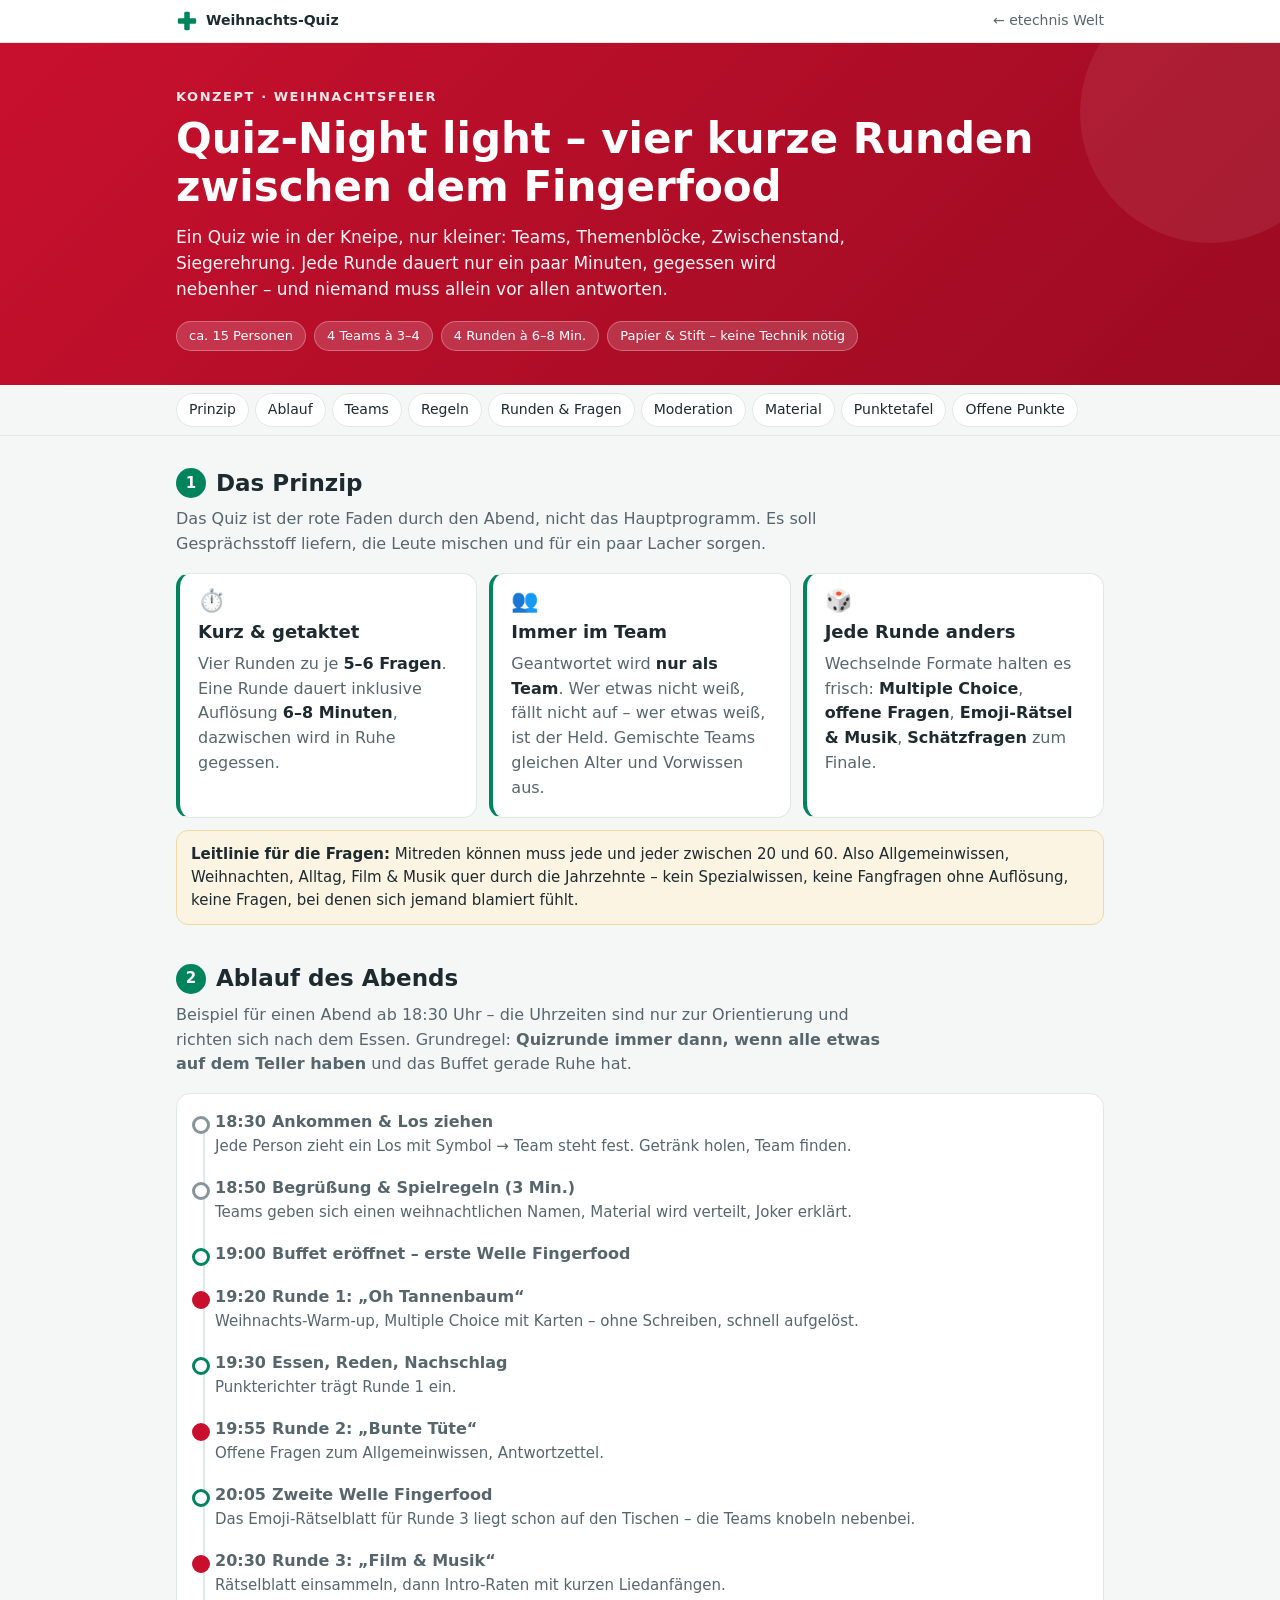
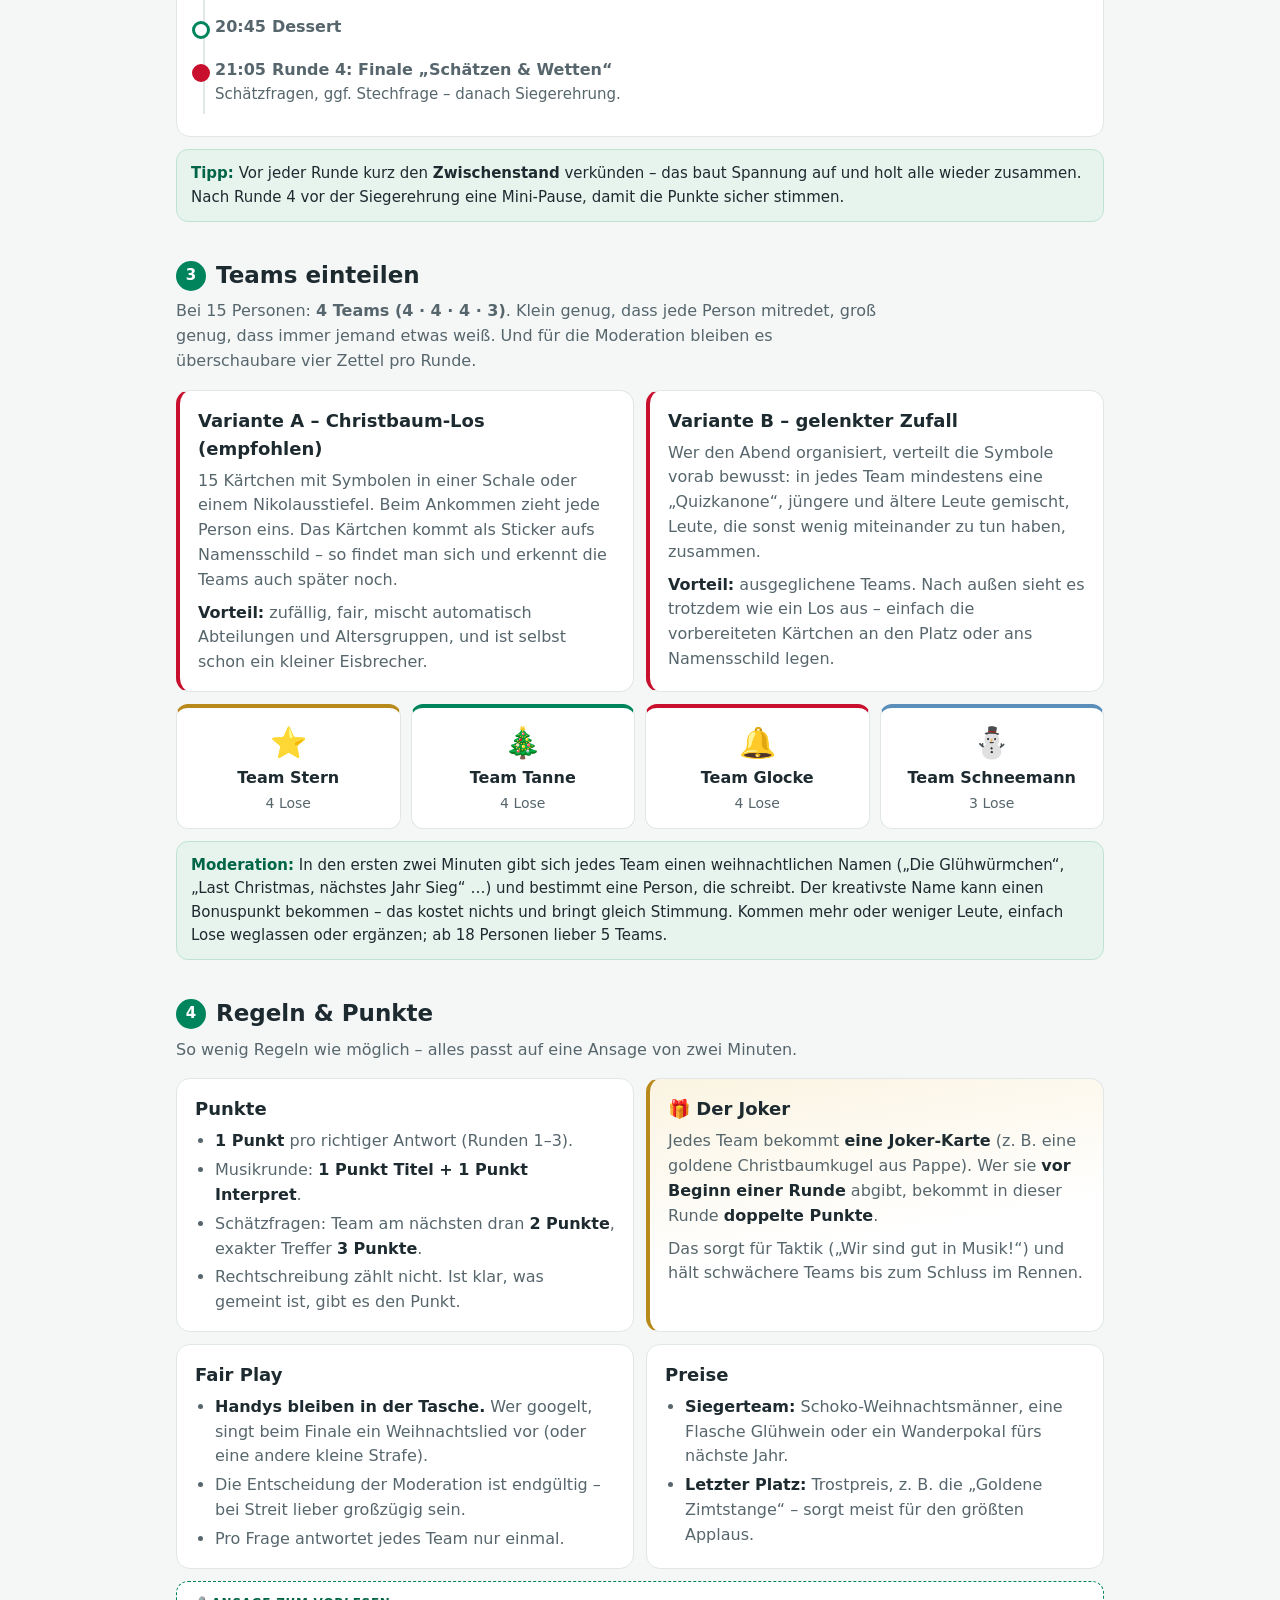
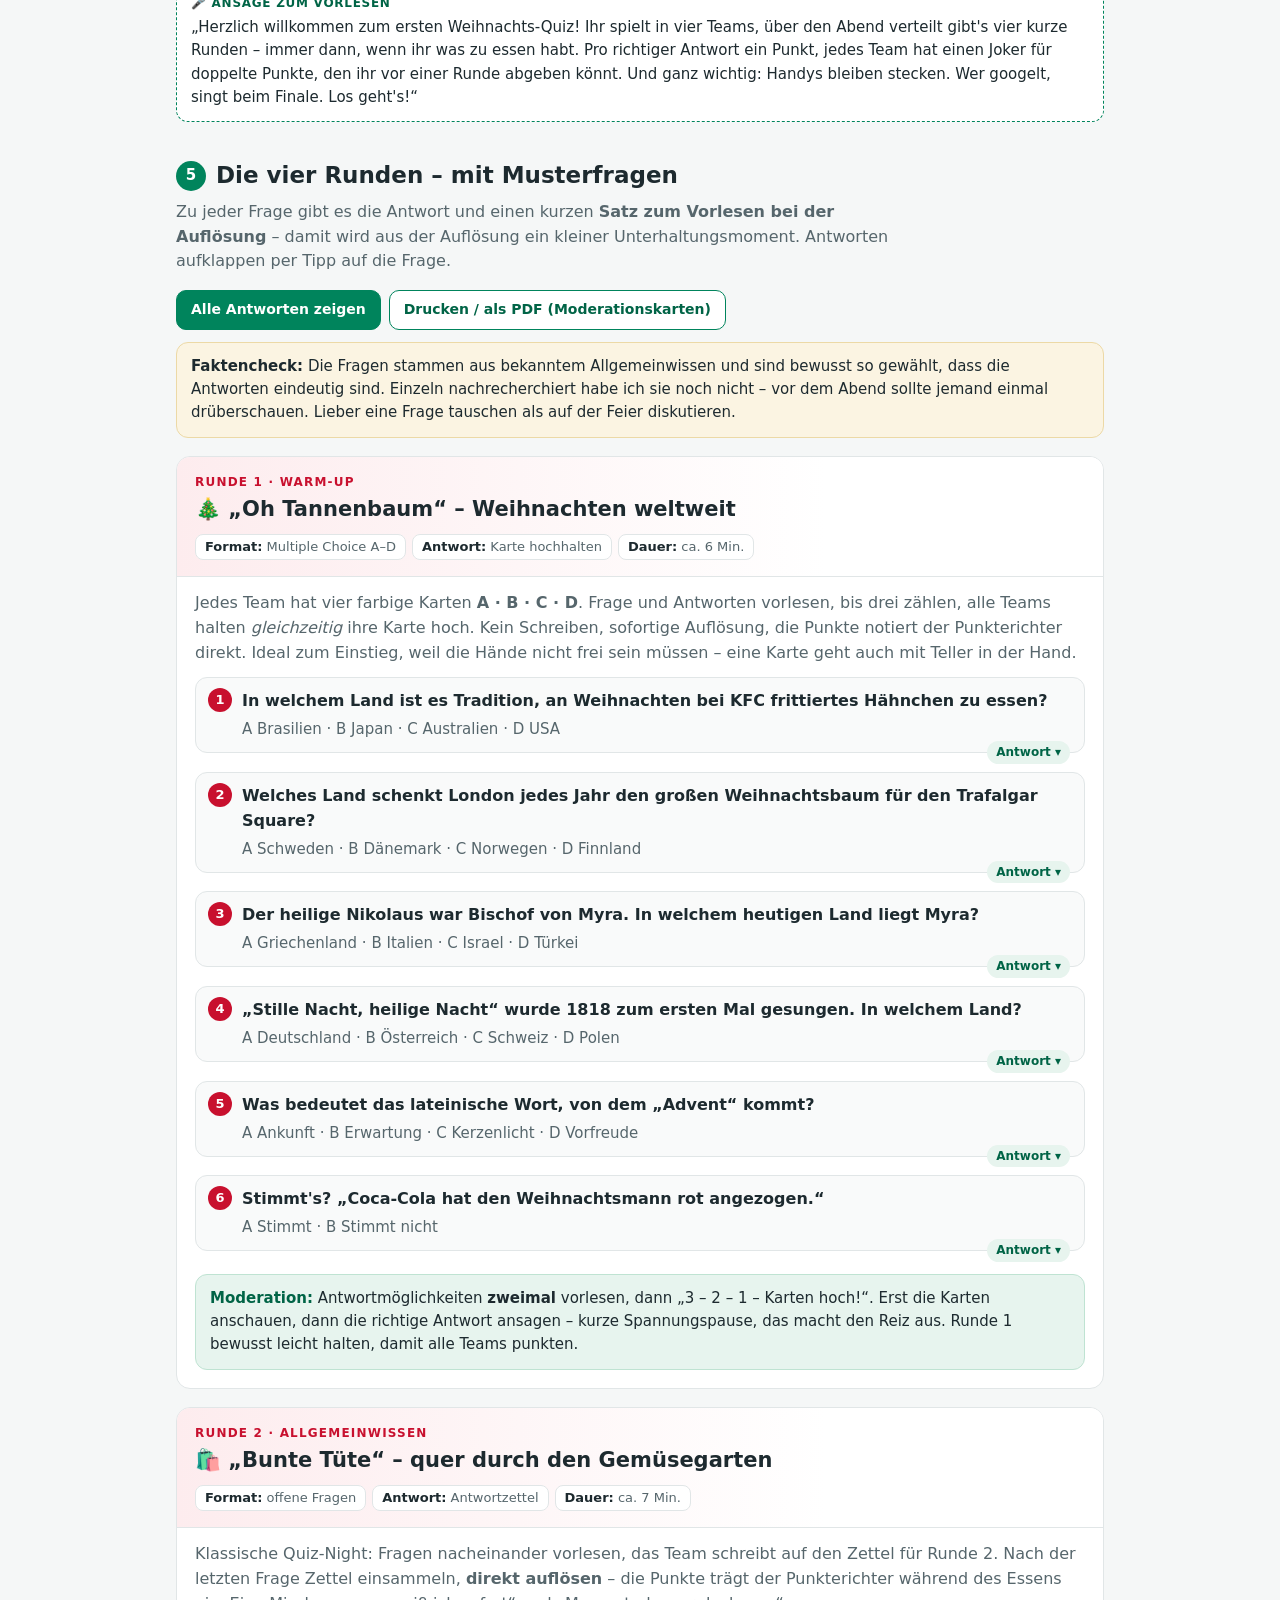
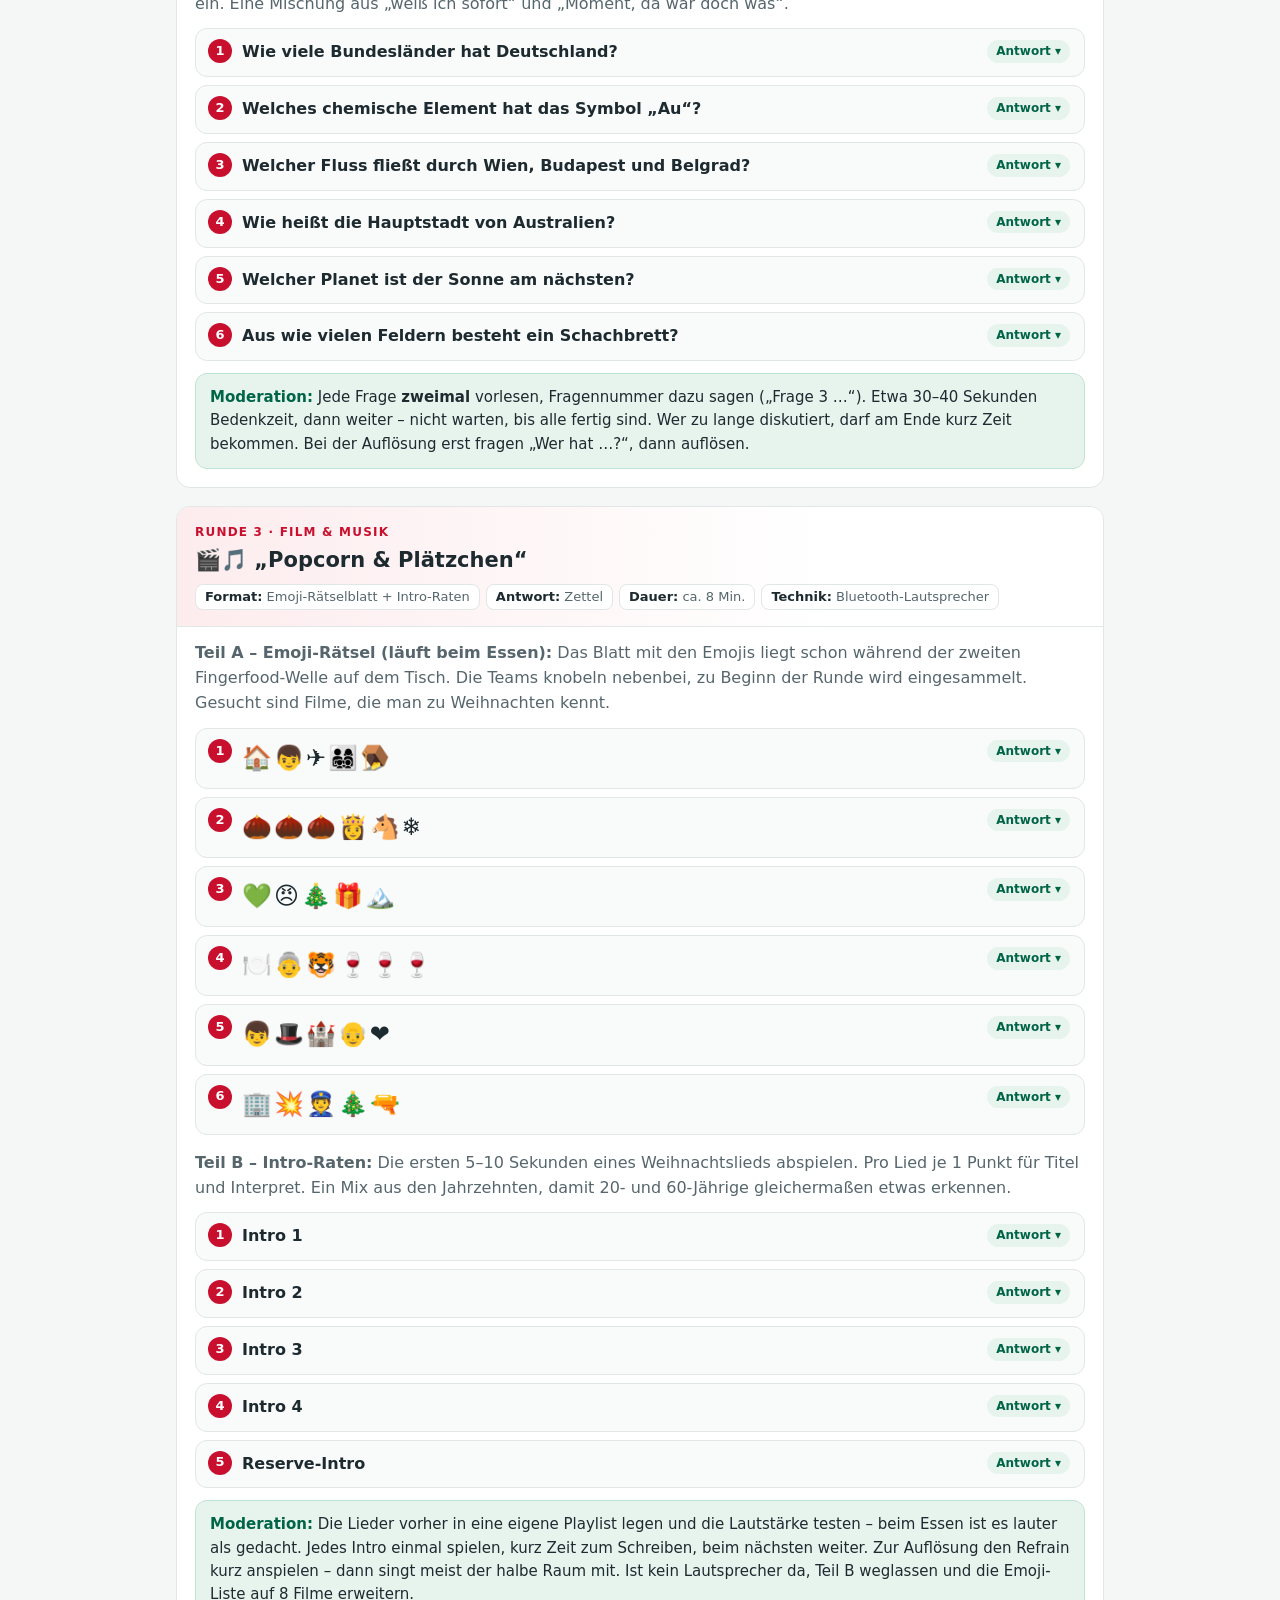
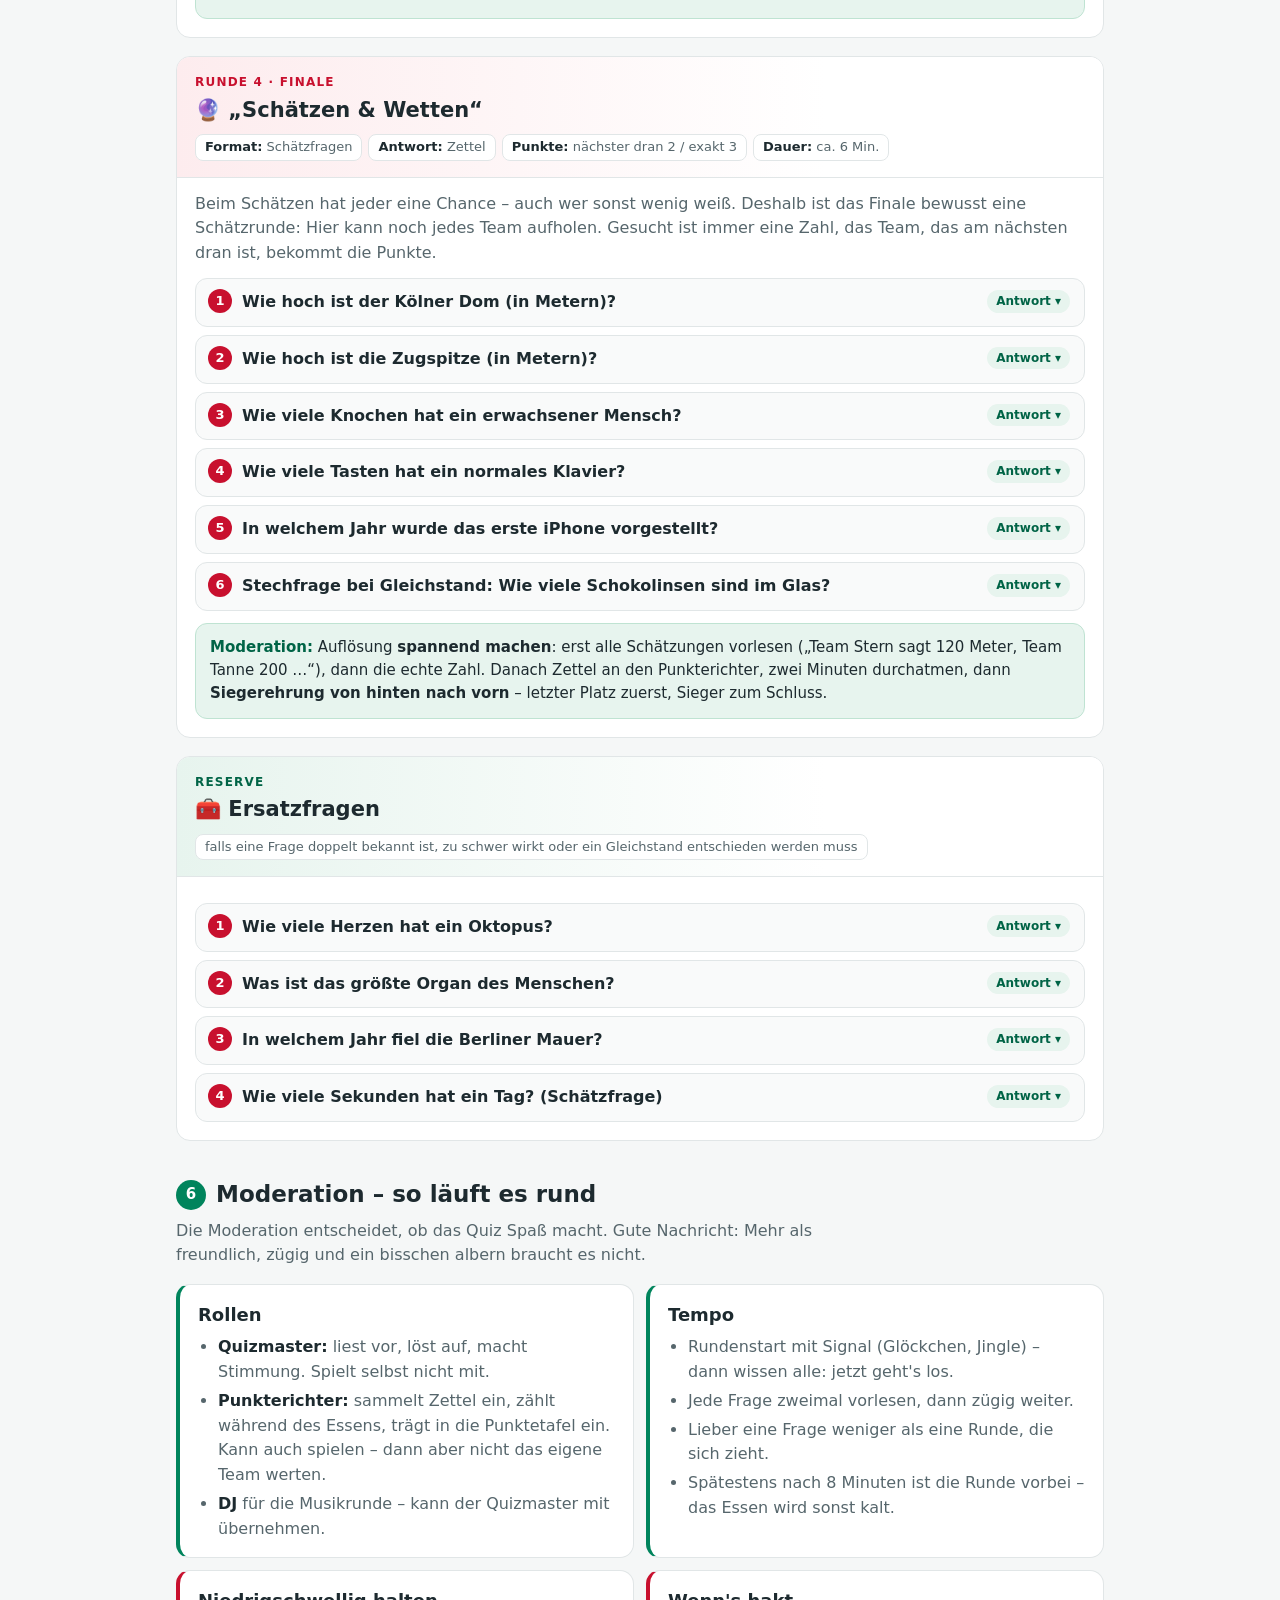
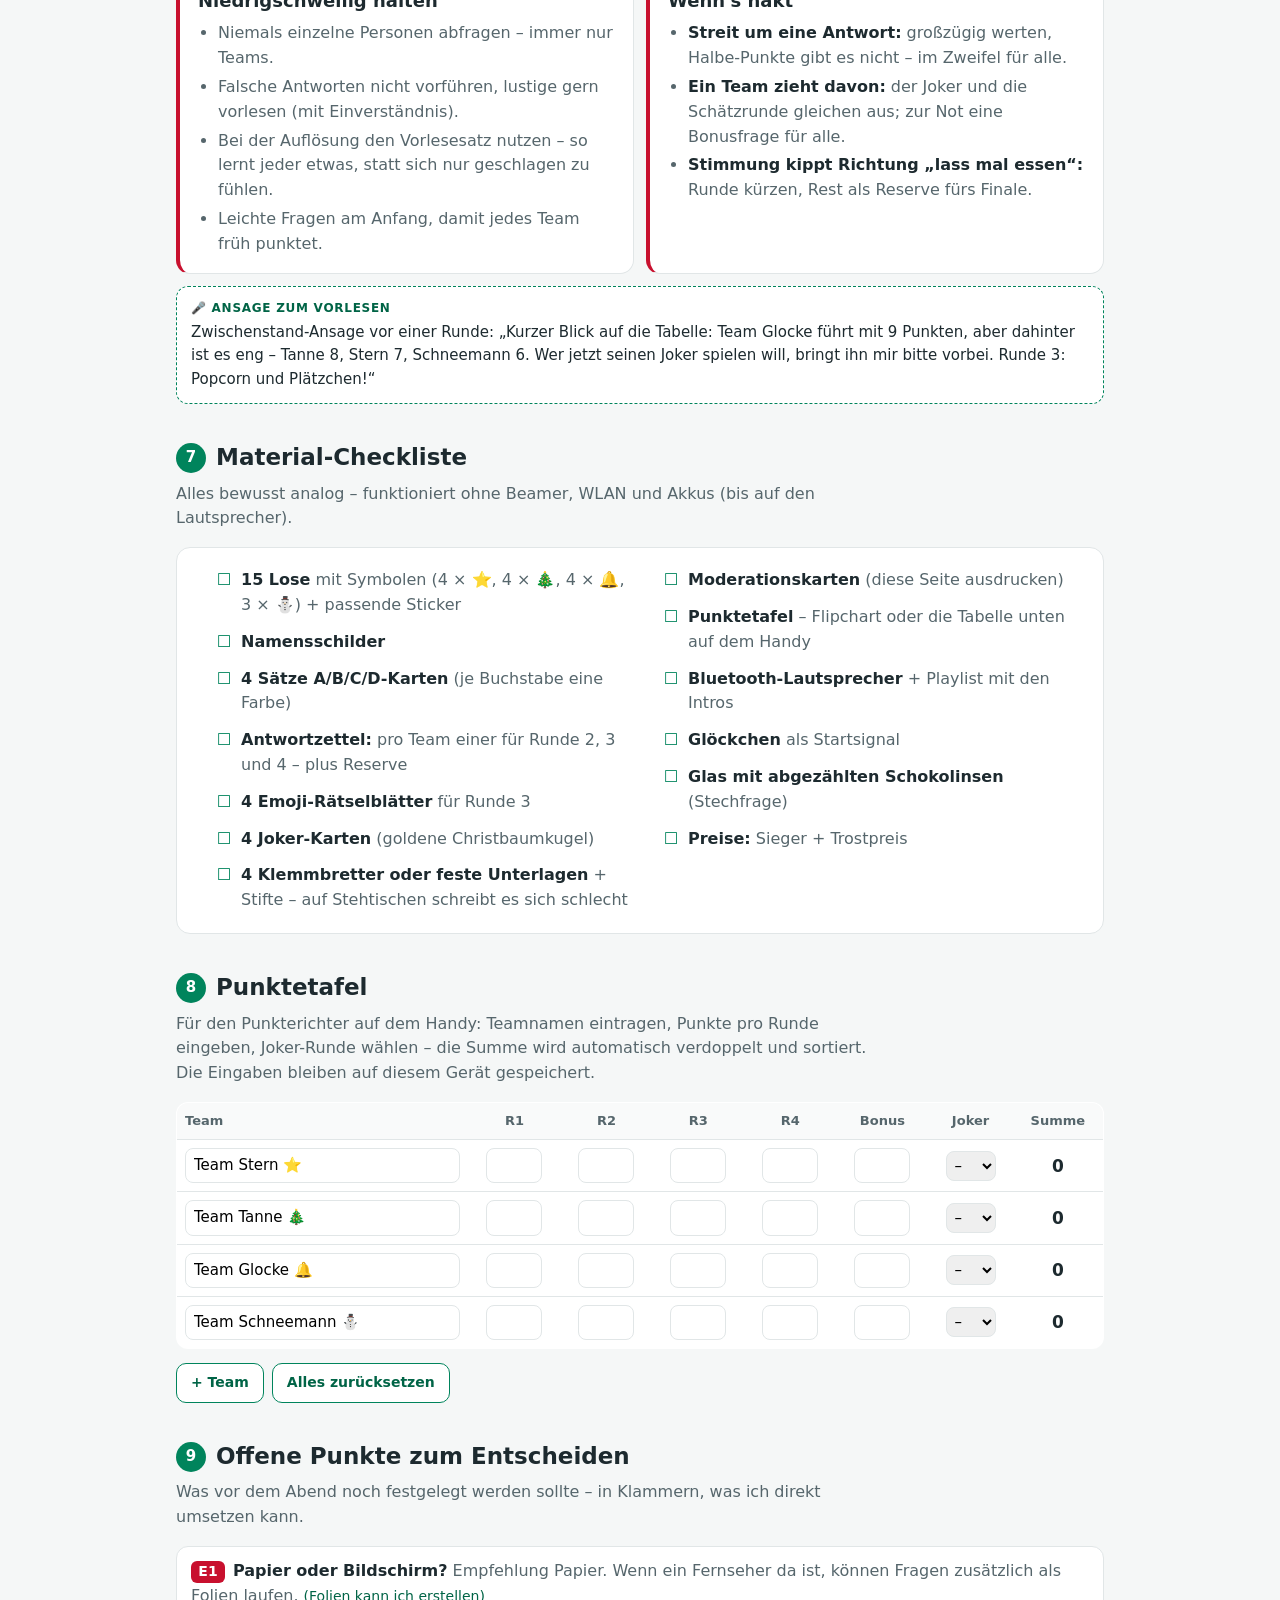
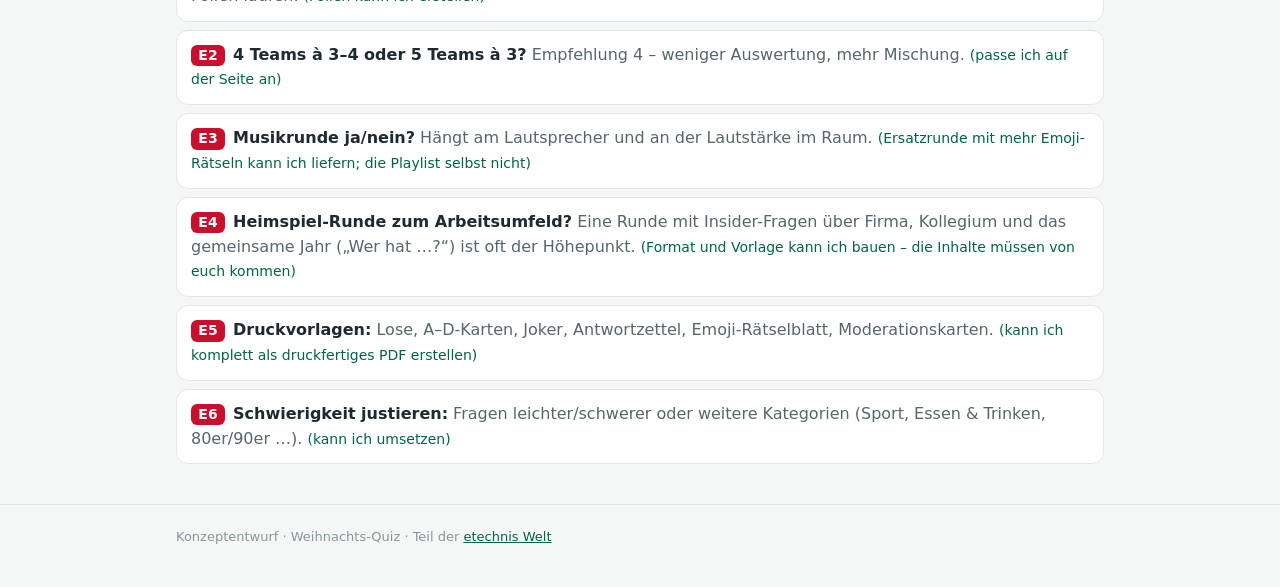
==== weihnachtsquiz.html @ a1abc7e8 "Weihnachts-Quiz: Konzeptseite mit Runden, Musterfragen, Moderation und Punktetafel Co-Authored-By: C" ====
<!DOCTYPE html>
<html lang="de">
<head>
<meta charset="UTF-8">
<meta name="viewport" content="width=device-width, initial-scale=1.0">
<title>Weihnachts-Quiz – Konzept für die Weihnachtsfeier</title>
<meta name="description" content="Konzept für ein Weihnachts-Quiz in vier kurzen Runden zwischen dem Fingerfood: Teameinteilung, Regeln, Moderation, Musterfragen mit Antworten und Punktetafel.">
<meta property="og:title" content="Weihnachts-Quiz – Konzept">
<meta property="og:description" content="Vier kurze Quizrunden zwischen dem Fingerfood – für rund 15 Leute, niedrigschwellig und mit Musterfragen.">
<meta property="og:type" content="website">
<meta name="theme-color" content="#c8102e">
<link rel="icon" href="icons/icon.svg" type="image/svg+xml">
<style>
:root{
  --red:#c8102e; --red-dark:#9b0b22; --red-weak:#fdecee;
  --green:#00845c; --green-dark:#006446; --green-weak:#e7f4ee;
  --gold:#b88a1b; --gold-weak:#fbf4e2;
  --bg:#f5f7f7; --panel:#ffffff; --panel-2:#f9fafa; --line:#e1e6e7;
  --text:#1d2a2f; --muted:#56666c; --faint:#87959a;
  --r:14px;
  --font:"Segoe UI",system-ui,-apple-system,Arial,Helvetica,sans-serif;
}
*{margin:0;padding:0;box-sizing:border-box}
html{scroll-behavior:smooth;-webkit-text-size-adjust:100%}
body{font-family:var(--font);background:var(--bg);color:var(--text);line-height:1.55;font-size:16px}
a{color:var(--green-dark)}
.wrap{max-width:960px;margin:0 auto;padding:0 16px}

/* Kopf */
.topbar{background:var(--panel);border-bottom:1px solid var(--line)}
.topbar .wrap{display:flex;align-items:center;justify-content:space-between;gap:12px;padding-top:10px;padding-bottom:10px;font-size:14px}
.topbar a{color:var(--muted);text-decoration:none}
.topbar a:hover{color:var(--text)}
.brand{display:flex;align-items:center;gap:8px;font-weight:700;color:var(--text)}
.brand svg{width:22px;height:22px}
header.hero{background:linear-gradient(135deg,var(--red) 0%,var(--red-dark) 100%);color:#fff;padding:44px 0 34px;position:relative;overflow:hidden}
header.hero::after{content:"";position:absolute;right:-60px;top:-60px;width:260px;height:260px;border-radius:50%;background:rgba(255,255,255,.07)}
.kicker{font-size:13px;letter-spacing:.12em;text-transform:uppercase;font-weight:700;opacity:.9}
h1{font-size:clamp(28px,6vw,42px);line-height:1.15;margin:8px 0 12px;font-weight:700}
.lead{font-size:17px;max-width:680px;opacity:.95}
.meta{margin-top:18px;display:flex;flex-wrap:wrap;gap:8px}
.pill{font-size:13px;background:rgba(255,255,255,.16);border:1px solid rgba(255,255,255,.28);border-radius:999px;padding:4px 12px}

/* Inhaltsnavigation */
.toc{position:sticky;top:0;z-index:5;background:rgba(245,247,247,.95);backdrop-filter:blur(6px);border-bottom:1px solid var(--line)}
.toc .wrap{display:flex;gap:6px;overflow-x:auto;padding-top:8px;padding-bottom:8px;scrollbar-width:none}
.toc a{flex:none;font-size:14px;text-decoration:none;color:var(--text);background:var(--panel);border:1px solid var(--line);border-radius:999px;padding:5px 12px}
.toc a:hover{border-color:var(--green);color:var(--green-dark)}

section{padding:30px 0 6px;scroll-margin-top:52px}
h2{font-size:23px;margin-bottom:6px;display:flex;align-items:center;gap:10px}
h2 .num{display:inline-grid;place-items:center;width:30px;height:30px;border-radius:50%;background:var(--green);color:#fff;font-size:15px;flex:none}
.sub{color:var(--muted);margin-bottom:16px;max-width:720px}
h3{font-size:18px;margin-bottom:6px}
p+p{margin-top:8px}

.grid{display:grid;gap:12px;grid-template-columns:1fr}
@media(min-width:700px){.grid.two{grid-template-columns:1fr 1fr}.grid.three{grid-template-columns:1fr 1fr 1fr}}
.card{background:var(--panel);border:1px solid var(--line);border-radius:var(--r);padding:16px 18px}
.card p,.card li{color:var(--muted)}
.card strong{color:var(--text)}
.card ul,.card ol{padding-left:20px}
.card li+li{margin-top:4px}
.card.green{border-left:4px solid var(--green)}
.card.red{border-left:4px solid var(--red)}
.card.gold{border-left:4px solid var(--gold);background:linear-gradient(170deg,var(--gold-weak),var(--panel) 60%)}
.ic{font-size:22px;line-height:1;margin-bottom:6px}

/* Hinweiskästen */
.note{border-radius:12px;padding:12px 14px;font-size:15px;margin-top:12px}
.note.mod{background:var(--green-weak);border:1px solid #bfe3d2}
.note.mod b:first-child{color:var(--green-dark)}
.note.warn{background:var(--gold-weak);border:1px solid #ecd9a6}
.say{background:var(--panel);border:1px dashed var(--green);border-radius:12px;padding:12px 14px;margin-top:12px;font-size:15px}
.say::before{content:"🎤 Ansage zum Vorlesen";display:block;font-size:12px;font-weight:700;letter-spacing:.06em;text-transform:uppercase;color:var(--green-dark);margin-bottom:4px}

/* Ablauf */
.timeline{list-style:none;position:relative;padding-left:26px}
.timeline::before{content:"";position:absolute;left:8px;top:6px;bottom:6px;width:2px;background:var(--line)}
.timeline li{position:relative;padding:0 0 14px}
.timeline li::before{content:"";position:absolute;left:-23px;top:6px;width:12px;height:12px;border-radius:50%;background:var(--panel);border:3px solid var(--faint)}
.timeline li.q::before{border-color:var(--red);background:var(--red)}
.timeline li.food::before{border-color:var(--green)}
.timeline .t{font-weight:700;font-variant-numeric:tabular-nums;margin-right:6px}
.timeline .d{color:var(--muted);font-size:15px}

/* Teams */
.teams{display:grid;gap:10px;grid-template-columns:repeat(auto-fit,minmax(150px,1fr));margin-top:12px}
.team{background:var(--panel);border:1px solid var(--line);border-top:4px solid var(--c);border-radius:12px;padding:12px;text-align:center}
.team .sym{font-size:30px}
.team b{display:block}
.team span{font-size:14px;color:var(--muted)}

/* Runden */
.round{background:var(--panel);border:1px solid var(--line);border-radius:var(--r);margin-top:18px;overflow:hidden}
.round-head{padding:16px 18px;border-bottom:1px solid var(--line);background:linear-gradient(90deg,var(--red-weak),var(--panel) 70%)}
.round-head .rn{font-size:12px;font-weight:700;letter-spacing:.1em;text-transform:uppercase;color:var(--red)}
.round-head h3{font-size:21px;margin:2px 0 8px}
.tags{display:flex;flex-wrap:wrap;gap:6px}
.tag{font-size:13px;background:var(--panel);border:1px solid var(--line);border-radius:8px;padding:2px 9px;color:var(--muted)}
.tag b{color:var(--text);font-weight:600}
.round-body{padding:14px 18px 18px}
.round-body > p{color:var(--muted)}
.qlist{list-style:none;counter-reset:q;margin-top:12px;display:grid;gap:8px}
.qlist > li{counter-increment:q}
details.q{background:var(--panel-2);border:1px solid var(--line);border-radius:12px}
details.q summary{list-style:none;cursor:pointer;padding:11px 14px 11px 46px;position:relative;font-weight:600}
details.q summary::-webkit-details-marker{display:none}
details.q summary::before{content:counter(q);position:absolute;left:12px;top:10px;width:24px;height:24px;border-radius:50%;background:var(--red);color:#fff;font-size:13px;display:grid;place-items:center}
details.q summary::after{content:"Antwort ▾";float:right;margin-left:10px;font-size:12px;font-weight:600;color:var(--green-dark);background:var(--green-weak);border-radius:999px;padding:2px 9px}
details.q[open] summary::after{content:"Antwort ▴"}
.opts{display:block;font-weight:400;color:var(--muted);font-size:15px;margin-top:4px}
.ans{padding:0 14px 12px 46px;font-size:15px;color:var(--muted)}
.ans b.a{display:inline-block;color:var(--green-dark);background:var(--green-weak);border-radius:6px;padding:1px 8px;margin-bottom:4px}
.emoji{font-size:24px;letter-spacing:.08em}
.reserve summary::before{background:var(--faint)}

.btnrow{display:flex;flex-wrap:wrap;gap:8px;margin-top:14px}
.btn{font:inherit;font-size:14px;font-weight:600;cursor:pointer;border-radius:10px;padding:8px 14px;border:1px solid var(--green);background:var(--panel);color:var(--green-dark)}
.btn.primary{background:var(--green);color:#fff}
.btn:hover{filter:brightness(.96)}

/* Punktetafel */
.board-wrap{overflow-x:auto;margin-top:10px}
table.board{width:100%;border-collapse:collapse;background:var(--panel);border:1px solid var(--line);border-radius:12px;overflow:hidden;font-size:15px;min-width:560px}
table.board th,table.board td{padding:8px;border-bottom:1px solid var(--line);text-align:center}
table.board th{background:var(--panel-2);font-size:13px;color:var(--muted);font-weight:600}
table.board td:first-child,table.board th:first-child{text-align:left}
table.board input[type=text]{width:100%;min-width:110px;font:inherit;border:1px solid var(--line);border-radius:8px;padding:5px 8px}
table.board input[type=number]{width:56px;font:inherit;text-align:center;border:1px solid var(--line);border-radius:8px;padding:5px 4px}
table.board select{font:inherit;border:1px solid var(--line);border-radius:8px;padding:4px}
table.board td.sum{font-weight:700;font-size:17px}
table.board tr.lead td.sum{color:var(--red)}
table.board tr.lead td:first-child::before{content:"⭐ "}

/* Entscheidungen */
.dec{list-style:none;display:grid;gap:8px}
.dec li{background:var(--panel);border:1px solid var(--line);border-radius:12px;padding:12px 14px;color:var(--muted)}
.dec li b.k{display:inline-block;min-width:34px;color:#fff;background:var(--red);border-radius:6px;text-align:center;margin-right:8px;font-size:14px}
.dec li strong{color:var(--text)}
.dec li em{font-style:normal;color:var(--green-dark);font-size:14px}

.check{list-style:none;columns:1;column-gap:24px}
@media(min-width:700px){.check{columns:2}}
.check li{break-inside:avoid;padding:4px 0 4px 26px;position:relative;color:var(--muted)}
.check li::before{content:"☐";position:absolute;left:2px;color:var(--green)}
.check li strong{color:var(--text)}

footer{border-top:1px solid var(--line);margin-top:34px;padding:22px 0 40px;color:var(--faint);font-size:13px}

@media print{
  body{background:#fff;font-size:12pt}
  .toc,.topbar,.btnrow,#punkte .board-wrap,.noprint{display:none!important}
  header.hero{background:#fff;color:#000;padding:0 0 10px;border-bottom:3px solid var(--red)}
  .pill{border-color:#999;background:#fff}
  .round,.card,details.q{break-inside:avoid}
  details.q summary::after{display:none}
  section{padding-top:14px}
}
</style>
</head>
<body>

<div class="topbar"><div class="wrap">
  <span class="brand"><svg viewBox="0 0 24 24" aria-hidden="true"><rect x="9" y="2" width="6" height="20" rx="1.5" fill="#00845c"/><rect x="2" y="9" width="20" height="6" rx="1.5" fill="#00845c"/></svg>Weihnachts-Quiz</span>
  <a href="index.html">← etechnis Welt</a>
</div></div>

<header class="hero">
  <div class="wrap">
    <div class="kicker">Konzept · Weihnachtsfeier</div>
    <h1>Quiz-Night light – vier kurze Runden zwischen dem Fingerfood</h1>
    <p class="lead">Ein Quiz wie in der Kneipe, nur kleiner: Teams, Themenblöcke, Zwischenstand, Siegerehrung. Jede Runde dauert nur ein paar Minuten, gegessen wird nebenher – und niemand muss allein vor allen antworten.</p>
    <div class="meta">
      <span class="pill">ca. 15 Personen</span>
      <span class="pill">4 Teams à 3–4</span>
      <span class="pill">4 Runden à 6–8 Min.</span>
      <span class="pill">Papier &amp; Stift – keine Technik nötig</span>
    </div>
  </div>
</header>

<nav class="toc" aria-label="Inhalt"><div class="wrap">
  <a href="#prinzip">Prinzip</a>
  <a href="#ablauf">Ablauf</a>
  <a href="#teams">Teams</a>
  <a href="#regeln">Regeln</a>
  <a href="#runden">Runden &amp; Fragen</a>
  <a href="#moderation">Moderation</a>
  <a href="#material">Material</a>
  <a href="#punkte">Punktetafel</a>
  <a href="#entscheiden">Offene Punkte</a>
</div></nav>

<main class="wrap">

<!-- 1 PRINZIP -->
<section id="prinzip">
  <h2><span class="num">1</span>Das Prinzip</h2>
  <p class="sub">Das Quiz ist der rote Faden durch den Abend, nicht das Hauptprogramm. Es soll Gesprächsstoff liefern, die Leute mischen und für ein paar Lacher sorgen.</p>
  <div class="grid three">
    <div class="card green"><div class="ic">⏱️</div><h3>Kurz &amp; getaktet</h3><p>Vier Runden zu je <strong>5–6 Fragen</strong>. Eine Runde dauert inklusive Auflösung <strong>6–8 Minuten</strong>, dazwischen wird in Ruhe gegessen.</p></div>
    <div class="card green"><div class="ic">👥</div><h3>Immer im Team</h3><p>Geantwortet wird <strong>nur als Team</strong>. Wer etwas nicht weiß, fällt nicht auf – wer etwas weiß, ist der Held. Gemischte Teams gleichen Alter und Vorwissen aus.</p></div>
    <div class="card green"><div class="ic">🎲</div><h3>Jede Runde anders</h3><p>Wechselnde Formate halten es frisch: <strong>Multiple Choice</strong>, <strong>offene Fragen</strong>, <strong>Emoji-Rätsel &amp; Musik</strong>, <strong>Schätzfragen</strong> zum Finale.</p></div>
  </div>
  <div class="note warn"><b>Leitlinie für die Fragen:</b> Mitreden können muss jede und jeder zwischen 20 und 60. Also Allgemeinwissen, Weihnachten, Alltag, Film &amp; Musik quer durch die Jahrzehnte – kein Spezialwissen, keine Fangfragen ohne Auflösung, keine Fragen, bei denen sich jemand blamiert fühlt.</div>
</section>

<!-- 2 ABLAUF -->
<section id="ablauf">
  <h2><span class="num">2</span>Ablauf des Abends</h2>
  <p class="sub">Beispiel für einen Abend ab 18:30 Uhr – die Uhrzeiten sind nur zur Orientierung und richten sich nach dem Essen. Grundregel: <strong>Quizrunde immer dann, wenn alle etwas auf dem Teller haben</strong> und das Buffet gerade Ruhe hat.</p>
  <div class="card">
    <ol class="timeline">
      <li><span class="t">18:30</span><b>Ankommen &amp; Los ziehen</b><div class="d">Jede Person zieht ein Los mit Symbol → Team steht fest. Getränk holen, Team finden.</div></li>
      <li><span class="t">18:50</span><b>Begrüßung &amp; Spielregeln (3 Min.)</b><div class="d">Teams geben sich einen weihnachtlichen Namen, Material wird verteilt, Joker erklärt.</div></li>
      <li class="food"><span class="t">19:00</span><b>Buffet eröffnet – erste Welle Fingerfood</b></li>
      <li class="q"><span class="t">19:20</span><b>Runde 1: „Oh Tannenbaum“</b><div class="d">Weihnachts-Warm-up, Multiple Choice mit Karten – ohne Schreiben, schnell aufgelöst.</div></li>
      <li class="food"><span class="t">19:30</span><b>Essen, Reden, Nachschlag</b><div class="d">Punkterichter trägt Runde 1 ein.</div></li>
      <li class="q"><span class="t">19:55</span><b>Runde 2: „Bunte Tüte“</b><div class="d">Offene Fragen zum Allgemeinwissen, Antwortzettel.</div></li>
      <li class="food"><span class="t">20:05</span><b>Zweite Welle Fingerfood</b><div class="d">Das Emoji-Rätselblatt für Runde 3 liegt schon auf den Tischen – die Teams knobeln nebenbei.</div></li>
      <li class="q"><span class="t">20:30</span><b>Runde 3: „Film &amp; Musik“</b><div class="d">Rätselblatt einsammeln, dann Intro-Raten mit kurzen Liedanfängen.</div></li>
      <li class="food"><span class="t">20:45</span><b>Dessert</b></li>
      <li class="q"><span class="t">21:05</span><b>Runde 4: Finale „Schätzen &amp; Wetten“</b><div class="d">Schätzfragen, ggf. Stechfrage – danach Siegerehrung.</div></li>
    </ol>
  </div>
  <div class="note mod"><b>Tipp:</b> Vor jeder Runde kurz den <strong>Zwischenstand</strong> verkünden – das baut Spannung auf und holt alle wieder zusammen. Nach Runde 4 vor der Siegerehrung eine Mini-Pause, damit die Punkte sicher stimmen.</div>
</section>

<!-- 3 TEAMS -->
<section id="teams">
  <h2><span class="num">3</span>Teams einteilen</h2>
  <p class="sub">Bei 15 Personen: <strong>4 Teams (4 · 4 · 4 · 3)</strong>. Klein genug, dass jede Person mitredet, groß genug, dass immer jemand etwas weiß. Und für die Moderation bleiben es überschaubare vier Zettel pro Runde.</p>
  <div class="grid two">
    <div class="card red">
      <h3>Variante A – Christbaum-Los (empfohlen)</h3>
      <p>15 Kärtchen mit Symbolen in einer Schale oder einem Nikolausstiefel. Beim Ankommen zieht jede Person eins. Das Kärtchen kommt als Sticker aufs Namensschild – so findet man sich und erkennt die Teams auch später noch.</p>
      <p><strong>Vorteil:</strong> zufällig, fair, mischt automatisch Abteilungen und Altersgruppen, und ist selbst schon ein kleiner Eisbrecher.</p>
    </div>
    <div class="card red">
      <h3>Variante B – gelenkter Zufall</h3>
      <p>Wer den Abend organisiert, verteilt die Symbole vorab bewusst: in jedes Team mindestens eine „Quizkanone“, jüngere und ältere Leute gemischt, Leute, die sonst wenig miteinander zu tun haben, zusammen.</p>
      <p><strong>Vorteil:</strong> ausgeglichene Teams. Nach außen sieht es trotzdem wie ein Los aus – einfach die vorbereiteten Kärtchen an den Platz oder ans Namensschild legen.</p>
    </div>
  </div>
  <div class="teams">
    <div class="team" style="--c:var(--gold)"><div class="sym">⭐</div><b>Team Stern</b><span>4 Lose</span></div>
    <div class="team" style="--c:var(--green)"><div class="sym">🎄</div><b>Team Tanne</b><span>4 Lose</span></div>
    <div class="team" style="--c:var(--red)"><div class="sym">🔔</div><b>Team Glocke</b><span>4 Lose</span></div>
    <div class="team" style="--c:#5b8fb9"><div class="sym">⛄</div><b>Team Schneemann</b><span>3 Lose</span></div>
  </div>
  <div class="note mod"><b>Moderation:</b> In den ersten zwei Minuten gibt sich jedes Team einen weihnachtlichen Namen („Die Glühwürmchen“, „Last Christmas, nächstes Jahr Sieg“ …) und bestimmt eine Person, die schreibt. Der kreativste Name kann einen Bonuspunkt bekommen – das kostet nichts und bringt gleich Stimmung. Kommen mehr oder weniger Leute, einfach Lose weglassen oder ergänzen; ab 18 Personen lieber 5 Teams.</div>
</section>

<!-- 4 REGELN -->
<section id="regeln">
  <h2><span class="num">4</span>Regeln &amp; Punkte</h2>
  <p class="sub">So wenig Regeln wie möglich – alles passt auf eine Ansage von zwei Minuten.</p>
  <div class="grid two">
    <div class="card">
      <h3>Punkte</h3>
      <ul>
        <li><strong>1 Punkt</strong> pro richtiger Antwort (Runden 1–3).</li>
        <li>Musikrunde: <strong>1 Punkt Titel + 1 Punkt Interpret</strong>.</li>
        <li>Schätzfragen: Team am nächsten dran <strong>2 Punkte</strong>, exakter Treffer <strong>3 Punkte</strong>.</li>
        <li>Rechtschreibung zählt nicht. Ist klar, was gemeint ist, gibt es den Punkt.</li>
      </ul>
    </div>
    <div class="card gold">
      <h3>🎁 Der Joker</h3>
      <p>Jedes Team bekommt <strong>eine Joker-Karte</strong> (z. B. eine goldene Christbaumkugel aus Pappe). Wer sie <strong>vor Beginn einer Runde</strong> abgibt, bekommt in dieser Runde <strong>doppelte Punkte</strong>.</p>
      <p>Das sorgt für Taktik („Wir sind gut in Musik!“) und hält schwächere Teams bis zum Schluss im Rennen.</p>
    </div>
    <div class="card">
      <h3>Fair Play</h3>
      <ul>
        <li><strong>Handys bleiben in der Tasche.</strong> Wer googelt, singt beim Finale ein Weihnachtslied vor (oder eine andere kleine Strafe).</li>
        <li>Die Entscheidung der Moderation ist endgültig – bei Streit lieber großzügig sein.</li>
        <li>Pro Frage antwortet jedes Team nur einmal.</li>
      </ul>
    </div>
    <div class="card">
      <h3>Preise</h3>
      <ul>
        <li><strong>Siegerteam:</strong> Schoko-Weihnachtsmänner, eine Flasche Glühwein oder ein Wanderpokal fürs nächste Jahr.</li>
        <li><strong>Letzter Platz:</strong> Trostpreis, z. B. die „Goldene Zimtstange“ – sorgt meist für den größten Applaus.</li>
      </ul>
    </div>
  </div>
  <div class="say">„Herzlich willkommen zum ersten Weihnachts-Quiz! Ihr spielt in vier Teams, über den Abend verteilt gibt's vier kurze Runden – immer dann, wenn ihr was zu essen habt. Pro richtiger Antwort ein Punkt, jedes Team hat einen Joker für doppelte Punkte, den ihr vor einer Runde abgeben könnt. Und ganz wichtig: Handys bleiben stecken. Wer googelt, singt beim Finale. Los geht's!“</div>
</section>

<!-- 5 RUNDEN -->
<section id="runden">
  <h2><span class="num">5</span>Die vier Runden – mit Musterfragen</h2>
  <p class="sub">Zu jeder Frage gibt es die Antwort und einen kurzen <strong>Satz zum Vorlesen bei der Auflösung</strong> – damit wird aus der Auflösung ein kleiner Unterhaltungsmoment. Antworten aufklappen per Tipp auf die Frage.</p>
  <div class="btnrow noprint">
    <button class="btn primary" id="toggleAll" type="button">Alle Antworten zeigen</button>
    <button class="btn" type="button" onclick="window.print()">Drucken / als PDF (Moderationskarten)</button>
  </div>
  <div class="note warn"><b>Faktencheck:</b> Die Fragen stammen aus bekanntem Allgemeinwissen und sind bewusst so gewählt, dass die Antworten eindeutig sind. Einzeln nachrecherchiert habe ich sie noch nicht – vor dem Abend sollte jemand einmal drüberschauen. Lieber eine Frage tauschen als auf der Feier diskutieren.</div>

  <!-- RUNDE 1 -->
  <div class="round">
    <div class="round-head">
      <div class="rn">Runde 1 · Warm-up</div>
      <h3>🎄 „Oh Tannenbaum“ – Weihnachten weltweit</h3>
      <div class="tags"><span class="tag"><b>Format:</b> Multiple Choice A–D</span><span class="tag"><b>Antwort:</b> Karte hochhalten</span><span class="tag"><b>Dauer:</b> ca. 6 Min.</span></div>
    </div>
    <div class="round-body">
      <p>Jedes Team hat vier farbige Karten <strong>A · B · C · D</strong>. Frage und Antworten vorlesen, bis drei zählen, alle Teams halten <em>gleichzeitig</em> ihre Karte hoch. Kein Schreiben, sofortige Auflösung, die Punkte notiert der Punkterichter direkt. Ideal zum Einstieg, weil die Hände nicht frei sein müssen – eine Karte geht auch mit Teller in der Hand.</p>
      <ol class="qlist">
        <li><details class="q"><summary>In welchem Land ist es Tradition, an Weihnachten bei KFC frittiertes Hähnchen zu essen?<span class="opts">A Brasilien · B Japan · C Australien · D USA</span></summary><div class="ans"><b class="a">B – Japan</b><br>Auslöser war eine Werbekampagne in den 1970er-Jahren. Seitdem bestellen viele Familien ihr „Christmas Chicken“ wochenlang im Voraus.</div></details></li>
        <li><details class="q"><summary>Welches Land schenkt London jedes Jahr den großen Weihnachtsbaum für den Trafalgar Square?<span class="opts">A Schweden · B Dänemark · C Norwegen · D Finnland</span></summary><div class="ans"><b class="a">C – Norwegen</b><br>Ein Dankeschön für die britische Unterstützung im Zweiten Weltkrieg – die Tradition läuft seit 1947.</div></details></li>
        <li><details class="q"><summary>Der heilige Nikolaus war Bischof von Myra. In welchem heutigen Land liegt Myra?<span class="opts">A Griechenland · B Italien · C Israel · D Türkei</span></summary><div class="ans"><b class="a">D – Türkei</b><br>Myra liegt an der türkischen Südküste, heute die Stadt Demre. Der „Nikolaus aus der Türkei“ sorgt meist für überraschte Gesichter.</div></details></li>
        <li><details class="q"><summary>„Stille Nacht, heilige Nacht“ wurde 1818 zum ersten Mal gesungen. In welchem Land?<span class="opts">A Deutschland · B Österreich · C Schweiz · D Polen</span></summary><div class="ans"><b class="a">B – Österreich</b><br>In Oberndorf bei Salzburg, an Heiligabend 1818. Heute ist es eines der bekanntesten Lieder der Welt.</div></details></li>
        <li><details class="q"><summary>Was bedeutet das lateinische Wort, von dem „Advent“ kommt?<span class="opts">A Ankunft · B Erwartung · C Kerzenlicht · D Vorfreude</span></summary><div class="ans"><b class="a">A – Ankunft</b><br>Von lateinisch <i>adventus</i>. Gemeint ist die Ankunft von Christus – die Vorfreude ist sozusagen eingebaut.</div></details></li>
        <li><details class="q"><summary>Stimmt's? „Coca-Cola hat den Weihnachtsmann rot angezogen.“<span class="opts">A Stimmt · B Stimmt nicht</span></summary><div class="ans"><b class="a">B – Stimmt nicht</b><br>Den rot gekleideten Weihnachtsmann gab es schon vorher auf Postkarten und in Zeitschriften. Die Coca-Cola-Werbung ab den 1930er-Jahren hat das Bild aber weltweit berühmt gemacht – deshalb hält sich der Mythos so hartnäckig.</div></details></li>
      </ol>
      <div class="note mod"><b>Moderation:</b> Antwortmöglichkeiten <strong>zweimal</strong> vorlesen, dann „3 – 2 – 1 – Karten hoch!“. Erst die Karten anschauen, dann die richtige Antwort ansagen – kurze Spannungspause, das macht den Reiz aus. Runde 1 bewusst leicht halten, damit alle Teams punkten.</div>
    </div>
  </div>

  <!-- RUNDE 2 -->
  <div class="round">
    <div class="round-head">
      <div class="rn">Runde 2 · Allgemeinwissen</div>
      <h3>🛍️ „Bunte Tüte“ – quer durch den Gemüsegarten</h3>
      <div class="tags"><span class="tag"><b>Format:</b> offene Fragen</span><span class="tag"><b>Antwort:</b> Antwortzettel</span><span class="tag"><b>Dauer:</b> ca. 7 Min.</span></div>
    </div>
    <div class="round-body">
      <p>Klassische Quiz-Night: Fragen nacheinander vorlesen, das Team schreibt auf den Zettel für Runde 2. Nach der letzten Frage Zettel einsammeln, <strong>direkt auflösen</strong> – die Punkte trägt der Punkterichter während des Essens ein. Eine Mischung aus „weiß ich sofort“ und „Moment, da war doch was“.</p>
      <ol class="qlist">
        <li><details class="q"><summary>Wie viele Bundesländer hat Deutschland?</summary><div class="ans"><b class="a">16</b><br>Bonus zum Mitraten: Drei davon sind Stadtstaaten – Berlin, Hamburg und Bremen.</div></details></li>
        <li><details class="q"><summary>Welches chemische Element hat das Symbol „Au“?</summary><div class="ans"><b class="a">Gold</b><br>Von lateinisch <i>aurum</i>. Passt zur Jahreszeit – Goldkugeln, Goldsterne, Lametta.</div></details></li>
        <li><details class="q"><summary>Welcher Fluss fließt durch Wien, Budapest und Belgrad?</summary><div class="ans"><b class="a">Die Donau</b><br>Sie fließt durch mehr Länder als jeder andere Fluss der Erde.</div></details></li>
        <li><details class="q"><summary>Wie heißt die Hauptstadt von Australien?</summary><div class="ans"><b class="a">Canberra</b><br>Der Klassiker unter den Fangfragen – die meisten schreiben Sydney. Canberra wurde als Kompromiss zwischen Sydney und Melbourne gebaut.</div></details></li>
        <li><details class="q"><summary>Welcher Planet ist der Sonne am nächsten?</summary><div class="ans"><b class="a">Merkur</b><br>Und trotzdem nicht der heißeste – das ist die Venus, wegen ihrer dichten Atmosphäre.</div></details></li>
        <li><details class="q"><summary>Aus wie vielen Feldern besteht ein Schachbrett?</summary><div class="ans"><b class="a">64</b><br>8 × 8 Felder. Wer zuerst „8 mal 8“ gerechnet hat, hat schon gewonnen.</div></details></li>
      </ol>
      <div class="note mod"><b>Moderation:</b> Jede Frage <strong>zweimal</strong> vorlesen, Fragennummer dazu sagen („Frage 3 …“). Etwa 30–40 Sekunden Bedenkzeit, dann weiter – nicht warten, bis alle fertig sind. Wer zu lange diskutiert, darf am Ende kurz Zeit bekommen. Bei der Auflösung erst fragen „Wer hat …?“, dann auflösen.</div>
    </div>
  </div>

  <!-- RUNDE 3 -->
  <div class="round">
    <div class="round-head">
      <div class="rn">Runde 3 · Film &amp; Musik</div>
      <h3>🎬🎵 „Popcorn &amp; Plätzchen“</h3>
      <div class="tags"><span class="tag"><b>Format:</b> Emoji-Rätselblatt + Intro-Raten</span><span class="tag"><b>Antwort:</b> Zettel</span><span class="tag"><b>Dauer:</b> ca. 8 Min.</span><span class="tag"><b>Technik:</b> Bluetooth-Lautsprecher</span></div>
    </div>
    <div class="round-body">
      <p><strong>Teil A – Emoji-Rätsel (läuft beim Essen):</strong> Das Blatt mit den Emojis liegt schon während der zweiten Fingerfood-Welle auf dem Tisch. Die Teams knobeln nebenbei, zu Beginn der Runde wird eingesammelt. Gesucht sind Filme, die man zu Weihnachten kennt.</p>
      <ol class="qlist">
        <li><details class="q"><summary><span class="emoji">🏠👦✈️👨‍👩‍👧‍👦🪤</span></summary><div class="ans"><b class="a">Kevin – Allein zu Haus</b><br>Die Familie fliegt nach Paris, Kevin bleibt zurück und baut Fallen für die Einbrecher.</div></details></li>
        <li><details class="q"><summary><span class="emoji">🌰🌰🌰👸🐴❄️</span></summary><div class="ans"><b class="a">Drei Haselnüsse für Aschenbrödel</b><br>Läuft jedes Jahr gefühlt auf allen Sendern gleichzeitig.</div></details></li>
        <li><details class="q"><summary><span class="emoji">💚😠🎄🎁🏔️</span></summary><div class="ans"><b class="a">Der Grinch</b><br>Der grüne Weihnachtsmuffel, der Weihnachten stehlen will.</div></details></li>
        <li><details class="q"><summary><span class="emoji">🍽️👵🐯🍷🍷🍷</span></summary><div class="ans"><b class="a">Dinner for One</b><br>Eigentlich ein Silvester-Klassiker – „The same procedure as every year“. Wer „Silvester“ dazuschreibt, bekommt Applaus, aber keinen Extrapunkt.</div></details></li>
        <li><details class="q"><summary><span class="emoji">👦🎩🏰👴❤️</span></summary><div class="ans"><b class="a">Der kleine Lord</b><br>Ein Junge aus New York wird Erbe eines englischen Grafen und taut den grummeligen Großvater auf.</div></details></li>
        <li><details class="q"><summary><span class="emoji">🏢💥👮🎄🔫</span></summary><div class="ans"><b class="a">Stirb langsam</b><br>Spielt an Heiligabend auf einer Firmenfeier. Ob das ein Weihnachtsfilm ist? Kurz abstimmen lassen – garantierter Lacher.</div></details></li>
      </ol>
      <p style="margin-top:16px"><strong>Teil B – Intro-Raten:</strong> Die ersten 5–10 Sekunden eines Weihnachtslieds abspielen. Pro Lied je 1 Punkt für Titel und Interpret. Ein Mix aus den Jahrzehnten, damit 20- und 60-Jährige gleichermaßen etwas erkennen.</p>
      <ol class="qlist">
        <li><details class="q"><summary>Intro 1</summary><div class="ans"><b class="a">Last Christmas – Wham!</b><br>1984. Wer es als Erstes erkennt, hat beim „Whamageddon“ verloren 😉</div></details></li>
        <li><details class="q"><summary>Intro 2</summary><div class="ans"><b class="a">All I Want for Christmas Is You – Mariah Carey</b><br>1994 erschienen, jedes Jahr wieder in den Charts.</div></details></li>
        <li><details class="q"><summary>Intro 3</summary><div class="ans"><b class="a">Driving Home for Christmas – Chris Rea</b><br>Der Lied gewordene Stau auf dem Heimweg.</div></details></li>
        <li><details class="q"><summary>Intro 4</summary><div class="ans"><b class="a">In der Weihnachtsbäckerei – Rolf Zuckowski</b><br>Den kennen die Jüngeren aus der Kita und die Älteren vom Vorsingen für die Kinder.</div></details></li>
        <li class="reserve"><details class="q"><summary>Reserve-Intro</summary><div class="ans"><b class="a">Feliz Navidad – José Feliciano</b><br>Alternativ: Jingle Bell Rock – Bobby Helms.</div></details></li>
      </ol>
      <div class="note mod"><b>Moderation:</b> Die Lieder vorher in eine eigene Playlist legen und die Lautstärke testen – beim Essen ist es lauter als gedacht. Jedes Intro einmal spielen, kurz Zeit zum Schreiben, beim nächsten weiter. Zur Auflösung den Refrain kurz anspielen – dann singt meist der halbe Raum mit. Ist kein Lautsprecher da, Teil B weglassen und die Emoji-Liste auf 8 Filme erweitern.</div>
    </div>
  </div>

  <!-- RUNDE 4 -->
  <div class="round">
    <div class="round-head">
      <div class="rn">Runde 4 · Finale</div>
      <h3>🔮 „Schätzen &amp; Wetten“</h3>
      <div class="tags"><span class="tag"><b>Format:</b> Schätzfragen</span><span class="tag"><b>Antwort:</b> Zettel</span><span class="tag"><b>Punkte:</b> nächster dran 2 / exakt 3</span><span class="tag"><b>Dauer:</b> ca. 6 Min.</span></div>
    </div>
    <div class="round-body">
      <p>Beim Schätzen hat jeder eine Chance – auch wer sonst wenig weiß. Deshalb ist das Finale bewusst eine Schätzrunde: Hier kann noch jedes Team aufholen. Gesucht ist immer eine Zahl, das Team, das am nächsten dran ist, bekommt die Punkte.</p>
      <ol class="qlist">
        <li><details class="q"><summary>Wie hoch ist der Kölner Dom (in Metern)?</summary><div class="ans"><b class="a">rund 157 m</b><br>Damit eine der höchsten Kirchen der Welt. Bauzeit: über 600 Jahre mit langer Pause.</div></details></li>
        <li><details class="q"><summary>Wie hoch ist die Zugspitze (in Metern)?</summary><div class="ans"><b class="a">2.962 m</b><br>Deutschlands höchster Berg – direkt an der Grenze zu Österreich.</div></details></li>
        <li><details class="q"><summary>Wie viele Knochen hat ein erwachsener Mensch?</summary><div class="ans"><b class="a">206</b><br>Babys haben deutlich mehr – viele wachsen im Laufe der Kindheit zusammen.</div></details></li>
        <li><details class="q"><summary>Wie viele Tasten hat ein normales Klavier?</summary><div class="ans"><b class="a">88</b><br>52 weiße und 36 schwarze.</div></details></li>
        <li><details class="q"><summary>In welchem Jahr wurde das erste iPhone vorgestellt?</summary><div class="ans"><b class="a">2007</b><br>Für die Jüngeren im Raum: Vorher hatte man Handys mit Tasten. Echt jetzt.</div></details></li>
        <li class="reserve"><details class="q"><summary>Stechfrage bei Gleichstand: Wie viele Schokolinsen sind im Glas?</summary><div class="ans"><b class="a">vorher selbst abzählen</b><br>Ein Glas mit abgezählten Süßigkeiten steht den ganzen Abend gut sichtbar auf dem Buffet. Das Siegerteam darf es behalten.</div></details></li>
      </ol>
      <div class="note mod"><b>Moderation:</b> Auflösung <strong>spannend machen</strong>: erst alle Schätzungen vorlesen („Team Stern sagt 120 Meter, Team Tanne 200 …“), dann die echte Zahl. Danach Zettel an den Punkterichter, zwei Minuten durchatmen, dann <strong>Siegerehrung von hinten nach vorn</strong> – letzter Platz zuerst, Sieger zum Schluss.</div>
    </div>
  </div>

  <!-- RESERVE -->
  <div class="round">
    <div class="round-head" style="background:linear-gradient(90deg,var(--green-weak),var(--panel) 70%)">
      <div class="rn" style="color:var(--green-dark)">Reserve</div>
      <h3>🧰 Ersatzfragen</h3>
      <div class="tags"><span class="tag">falls eine Frage doppelt bekannt ist, zu schwer wirkt oder ein Gleichstand entschieden werden muss</span></div>
    </div>
    <div class="round-body">
      <ol class="qlist">
        <li class="reserve"><details class="q"><summary>Wie viele Herzen hat ein Oktopus?</summary><div class="ans"><b class="a">3</b><br>Dazu blaues Blut – ein echtes Partywissen.</div></details></li>
        <li class="reserve"><details class="q"><summary>Was ist das größte Organ des Menschen?</summary><div class="ans"><b class="a">Die Haut</b><br>Viele tippen auf Leber oder Darm.</div></details></li>
        <li class="reserve"><details class="q"><summary>In welchem Jahr fiel die Berliner Mauer?</summary><div class="ans"><b class="a">1989</b><br>Am 9. November.</div></details></li>
        <li class="reserve"><details class="q"><summary>Wie viele Sekunden hat ein Tag? (Schätzfrage)</summary><div class="ans"><b class="a">86.400</b><br>24 × 60 × 60 – wer rechnet statt schätzt, ist klar im Vorteil.</div></details></li>
      </ol>
    </div>
  </div>
</section>

<!-- 6 MODERATION -->
<section id="moderation">
  <h2><span class="num">6</span>Moderation – so läuft es rund</h2>
  <p class="sub">Die Moderation entscheidet, ob das Quiz Spaß macht. Gute Nachricht: Mehr als freundlich, zügig und ein bisschen albern braucht es nicht.</p>
  <div class="grid two">
    <div class="card green">
      <h3>Rollen</h3>
      <ul>
        <li><strong>Quizmaster:</strong> liest vor, löst auf, macht Stimmung. Spielt selbst nicht mit.</li>
        <li><strong>Punkterichter:</strong> sammelt Zettel ein, zählt während des Essens, trägt in die Punktetafel ein. Kann auch spielen – dann aber nicht das eigene Team werten.</li>
        <li><strong>DJ</strong> für die Musikrunde – kann der Quizmaster mit übernehmen.</li>
      </ul>
    </div>
    <div class="card green">
      <h3>Tempo</h3>
      <ul>
        <li>Rundenstart mit Signal (Glöckchen, Jingle) – dann wissen alle: jetzt geht's los.</li>
        <li>Jede Frage zweimal vorlesen, dann zügig weiter.</li>
        <li>Lieber eine Frage weniger als eine Runde, die sich zieht.</li>
        <li>Spätestens nach 8 Minuten ist die Runde vorbei – das Essen wird sonst kalt.</li>
      </ul>
    </div>
    <div class="card red">
      <h3>Niedrigschwellig halten</h3>
      <ul>
        <li>Niemals einzelne Personen abfragen – immer nur Teams.</li>
        <li>Falsche Antworten nicht vorführen, lustige gern vorlesen (mit Einverständnis).</li>
        <li>Bei der Auflösung den Vorlesesatz nutzen – so lernt jeder etwas, statt sich nur geschlagen zu fühlen.</li>
        <li>Leichte Fragen am Anfang, damit jedes Team früh punktet.</li>
      </ul>
    </div>
    <div class="card red">
      <h3>Wenn's hakt</h3>
      <ul>
        <li><strong>Streit um eine Antwort:</strong> großzügig werten, Halbe-Punkte gibt es nicht – im Zweifel für alle.</li>
        <li><strong>Ein Team zieht davon:</strong> der Joker und die Schätzrunde gleichen aus; zur Not eine Bonusfrage für alle.</li>
        <li><strong>Stimmung kippt Richtung „lass mal essen“:</strong> Runde kürzen, Rest als Reserve fürs Finale.</li>
      </ul>
    </div>
  </div>
  <div class="say">Zwischenstand-Ansage vor einer Runde: „Kurzer Blick auf die Tabelle: Team Glocke führt mit 9 Punkten, aber dahinter ist es eng – Tanne 8, Stern 7, Schneemann 6. Wer jetzt seinen Joker spielen will, bringt ihn mir bitte vorbei. Runde 3: Popcorn und Plätzchen!“</div>
</section>

<!-- 7 MATERIAL -->
<section id="material">
  <h2><span class="num">7</span>Material-Checkliste</h2>
  <p class="sub">Alles bewusst analog – funktioniert ohne Beamer, WLAN und Akkus (bis auf den Lautsprecher).</p>
  <div class="card">
    <ul class="check">
      <li><strong>15 Lose</strong> mit Symbolen (4 × ⭐, 4 × 🎄, 4 × 🔔, 3 × ⛄) + passende Sticker</li>
      <li><strong>Namensschilder</strong></li>
      <li><strong>4 Sätze A/B/C/D-Karten</strong> (je Buchstabe eine Farbe)</li>
      <li><strong>Antwortzettel:</strong> pro Team einer für Runde 2, 3 und 4 – plus Reserve</li>
      <li><strong>4 Emoji-Rätselblätter</strong> für Runde 3</li>
      <li><strong>4 Joker-Karten</strong> (goldene Christbaumkugel)</li>
      <li><strong>4 Klemmbretter oder feste Unterlagen</strong> + Stifte – auf Stehtischen schreibt es sich schlecht</li>
      <li><strong>Moderationskarten</strong> (diese Seite ausdrucken)</li>
      <li><strong>Punktetafel</strong> – Flipchart oder die Tabelle unten auf dem Handy</li>
      <li><strong>Bluetooth-Lautsprecher</strong> + Playlist mit den Intros</li>
      <li><strong>Glöckchen</strong> als Startsignal</li>
      <li><strong>Glas mit abgezählten Schokolinsen</strong> (Stechfrage)</li>
      <li><strong>Preise:</strong> Sieger + Trostpreis</li>
    </ul>
  </div>
</section>

<!-- 8 PUNKTETAFEL -->
<section id="punkte">
  <h2><span class="num">8</span>Punktetafel</h2>
  <p class="sub">Für den Punkterichter auf dem Handy: Teamnamen eintragen, Punkte pro Runde eingeben, Joker-Runde wählen – die Summe wird automatisch verdoppelt und sortiert. Die Eingaben bleiben auf diesem Gerät gespeichert.</p>
  <div class="board-wrap">
    <table class="board" id="board">
      <thead><tr><th>Team</th><th>R1</th><th>R2</th><th>R3</th><th>R4</th><th>Bonus</th><th>Joker</th><th>Summe</th></tr></thead>
      <tbody></tbody>
    </table>
  </div>
  <div class="btnrow">
    <button class="btn" id="addTeam" type="button">+ Team</button>
    <button class="btn" id="resetBoard" type="button">Alles zurücksetzen</button>
  </div>
</section>

<!-- 9 ENTSCHEIDUNGEN -->
<section id="entscheiden">
  <h2><span class="num">9</span>Offene Punkte zum Entscheiden</h2>
  <p class="sub">Was vor dem Abend noch festgelegt werden sollte – in Klammern, was ich direkt umsetzen kann.</p>
  <ul class="dec">
    <li><b class="k">E1</b><strong>Papier oder Bildschirm?</strong> Empfehlung Papier. Wenn ein Fernseher da ist, können Fragen zusätzlich als Folien laufen. <em>(Folien kann ich erstellen)</em></li>
    <li><b class="k">E2</b><strong>4 Teams à 3–4 oder 5 Teams à 3?</strong> Empfehlung 4 – weniger Auswertung, mehr Mischung. <em>(passe ich auf der Seite an)</em></li>
    <li><b class="k">E3</b><strong>Musikrunde ja/nein?</strong> Hängt am Lautsprecher und an der Lautstärke im Raum. <em>(Ersatzrunde mit mehr Emoji-Rätseln kann ich liefern; die Playlist selbst nicht)</em></li>
    <li><b class="k">E4</b><strong>Heimspiel-Runde zum Arbeitsumfeld?</strong> Eine Runde mit Insider-Fragen über Firma, Kollegium und das gemeinsame Jahr („Wer hat …?“) ist oft der Höhepunkt. <em>(Format und Vorlage kann ich bauen – die Inhalte müssen von euch kommen)</em></li>
    <li><b class="k">E5</b><strong>Druckvorlagen:</strong> Lose, A–D-Karten, Joker, Antwortzettel, Emoji-Rätselblatt, Moderationskarten. <em>(kann ich komplett als druckfertiges PDF erstellen)</em></li>
    <li><b class="k">E6</b><strong>Schwierigkeit justieren:</strong> Fragen leichter/schwerer oder weitere Kategorien (Sport, Essen &amp; Trinken, 80er/90er …). <em>(kann ich umsetzen)</em></li>
  </ul>
</section>

</main>

<footer><div class="wrap">Konzeptentwurf · Weihnachts-Quiz · Teil der <a href="index.html">etechnis Welt</a></div></footer>

<script>
(function(){
  /* Antworten alle auf-/zuklappen */
  var btn=document.getElementById("toggleAll");
  var all=function(){return document.querySelectorAll("details.q")};
  btn.addEventListener("click",function(){
    var anyClosed=[].some.call(all(),function(d){return !d.open});
    [].forEach.call(all(),function(d){d.open=anyClosed});
    btn.textContent=anyClosed?"Alle Antworten verbergen":"Alle Antworten zeigen";
  });
  /* Beim Drucken alle Antworten zeigen */
  var before=[];
  window.addEventListener("beforeprint",function(){before=[].map.call(all(),function(d){var o=d.open;d.open=true;return o})});
  window.addEventListener("afterprint",function(){[].forEach.call(all(),function(d,i){d.open=before[i]})});

  /* Punktetafel */
  var KEY="ew-weihnachtsquiz-v1";
  var DEF=[{n:"Team Stern ⭐"},{n:"Team Tanne 🎄"},{n:"Team Glocke 🔔"},{n:"Team Schneemann ⛄"}];
  function blank(t){return {n:t.n||"",r:[t.r?t.r[0]:"",t.r?t.r[1]:"",t.r?t.r[2]:"",t.r?t.r[3]:""],b:t.b||"",j:t.j||"0"}}
  var state;
  try{state=JSON.parse(localStorage.getItem(KEY))}catch(e){state=null}
  if(!Array.isArray(state)||!state.length)state=DEF.map(blank);else state=state.map(blank);
  function save(){try{localStorage.setItem(KEY,JSON.stringify(state))}catch(e){}}
  function num(v){var x=parseFloat(String(v).replace(",","."));return isNaN(x)?0:x}
  function total(t){var s=0;for(var i=0;i<4;i++){var p=num(t.r[i]);if(String(i+1)===t.j)p*=2;s+=p}return s+num(t.b)}
  var tb=document.querySelector("#board tbody");
  function render(){
    tb.innerHTML="";
    state.forEach(function(t,ti){
      var tr=document.createElement("tr");
      var html='<td><input type="text" data-k="n" value="'+t.n.replace(/"/g,"&quot;")+'" aria-label="Teamname"></td>';
      for(var i=0;i<4;i++)html+='<td><input type="number" inputmode="numeric" data-k="r'+i+'" value="'+t.r[i]+'" aria-label="Runde '+(i+1)+'"></td>';
      html+='<td><input type="number" inputmode="numeric" data-k="b" value="'+t.b+'" aria-label="Bonus"></td>';
      html+='<td><select data-k="j" aria-label="Joker-Runde">'+["0","1","2","3","4"].map(function(v){return '<option value="'+v+'"'+(t.j===v?" selected":"")+'>'+(v==="0"?"–":"R"+v)+'</option>'}).join("")+'</select></td>';
      html+='<td class="sum"></td>';
      tr.innerHTML=html;tr.dataset.i=ti;tb.appendChild(tr);
    });
    sums();
  }
  function sums(){
    var max=-Infinity;state.forEach(function(t){max=Math.max(max,total(t))});
    [].forEach.call(tb.rows,function(tr){var t=state[tr.dataset.i];var s=total(t);tr.querySelector(".sum").textContent=s;tr.classList.toggle("lead",s>0&&s===max)});
  }
  tb.addEventListener("input",function(e){
    var el=e.target,tr=el.closest("tr");if(!tr)return;var t=state[tr.dataset.i],k=el.dataset.k;
    if(k==="n")t.n=el.value;else if(k==="b")t.b=el.value;else if(k==="j")t.j=el.value;else if(k&&k[0]==="r")t.r[+k[1]]=el.value;
    save();sums();
  });
  tb.addEventListener("change",function(e){if(e.target.dataset.k==="j"){state[e.target.closest("tr").dataset.i].j=e.target.value;save();sums()}});
  document.getElementById("addTeam").addEventListener("click",function(){state.push(blank({n:"Team "+(state.length+1)}));save();render()});
  document.getElementById("resetBoard").addEventListener("click",function(){if(confirm("Alle Punkte und Teamnamen zurücksetzen?")){state=DEF.map(blank);save();render()}});
  render();
})();
</script>
</body>
</html>
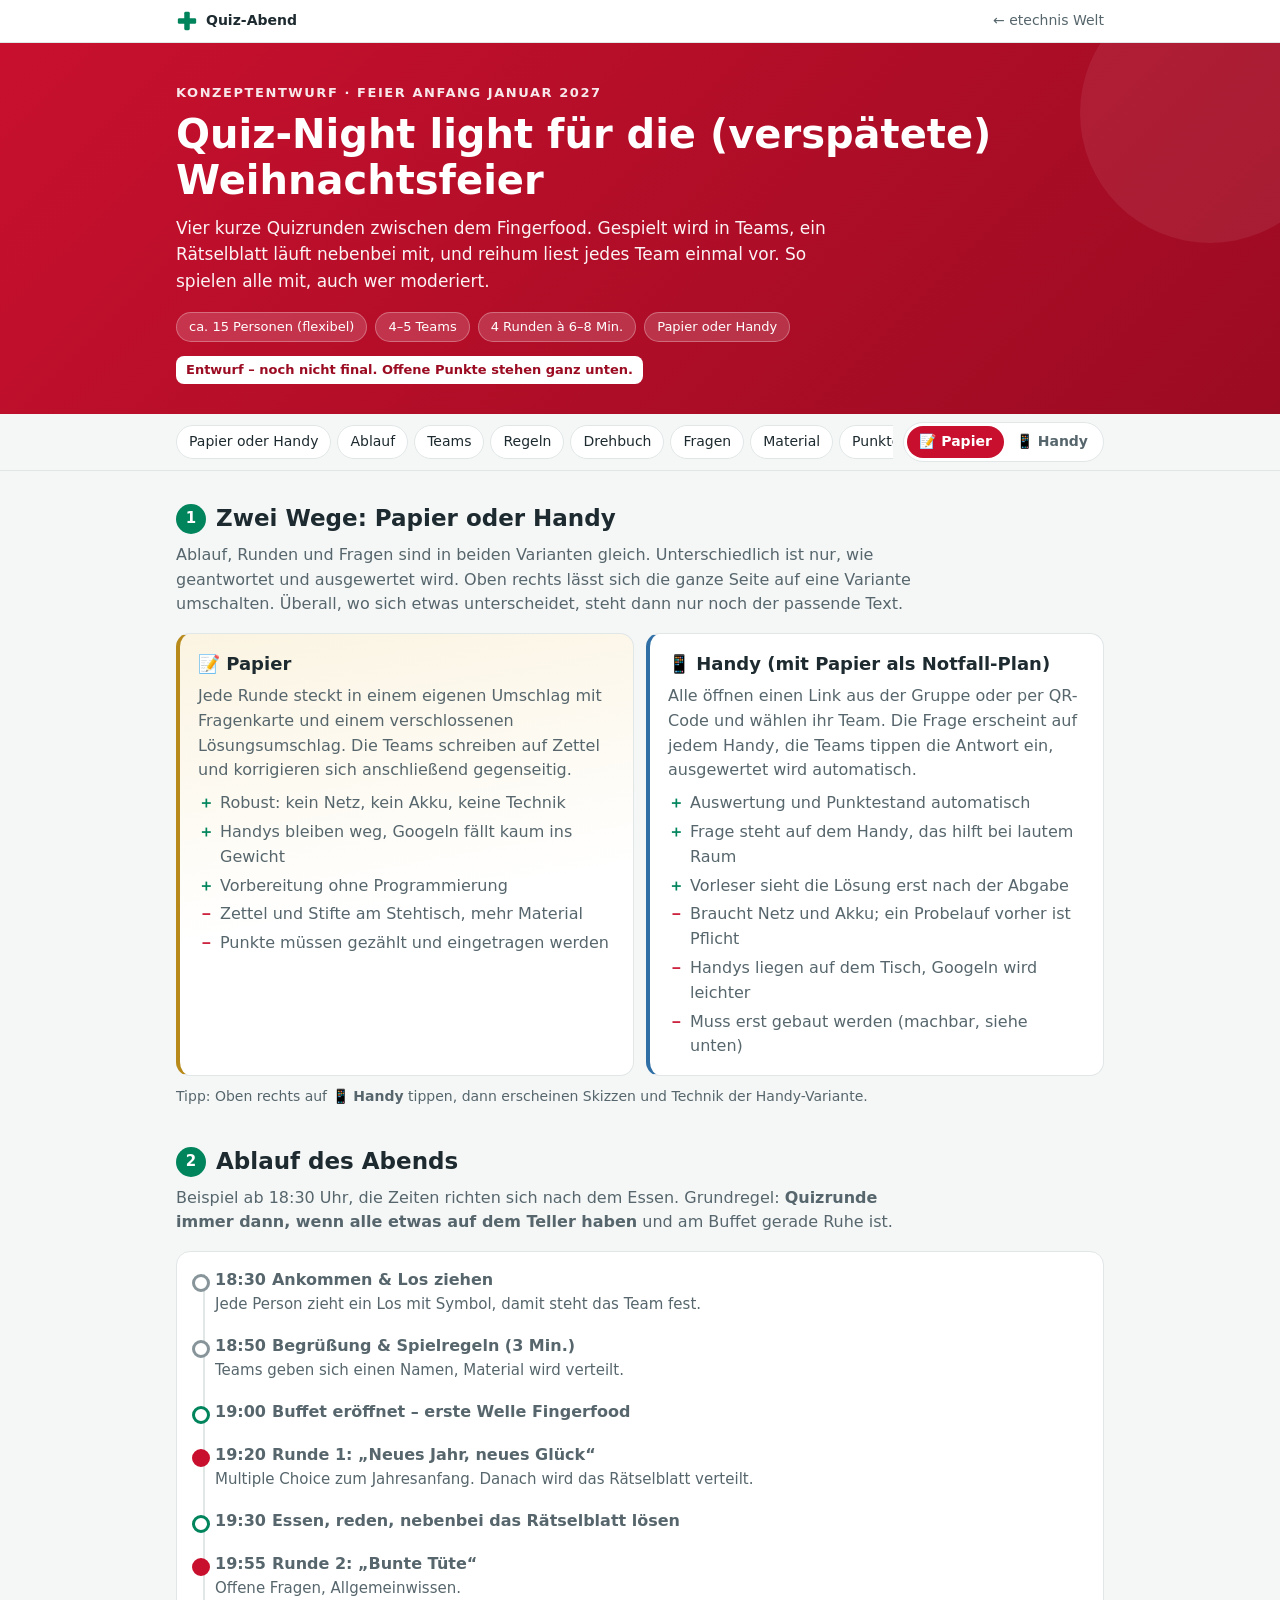
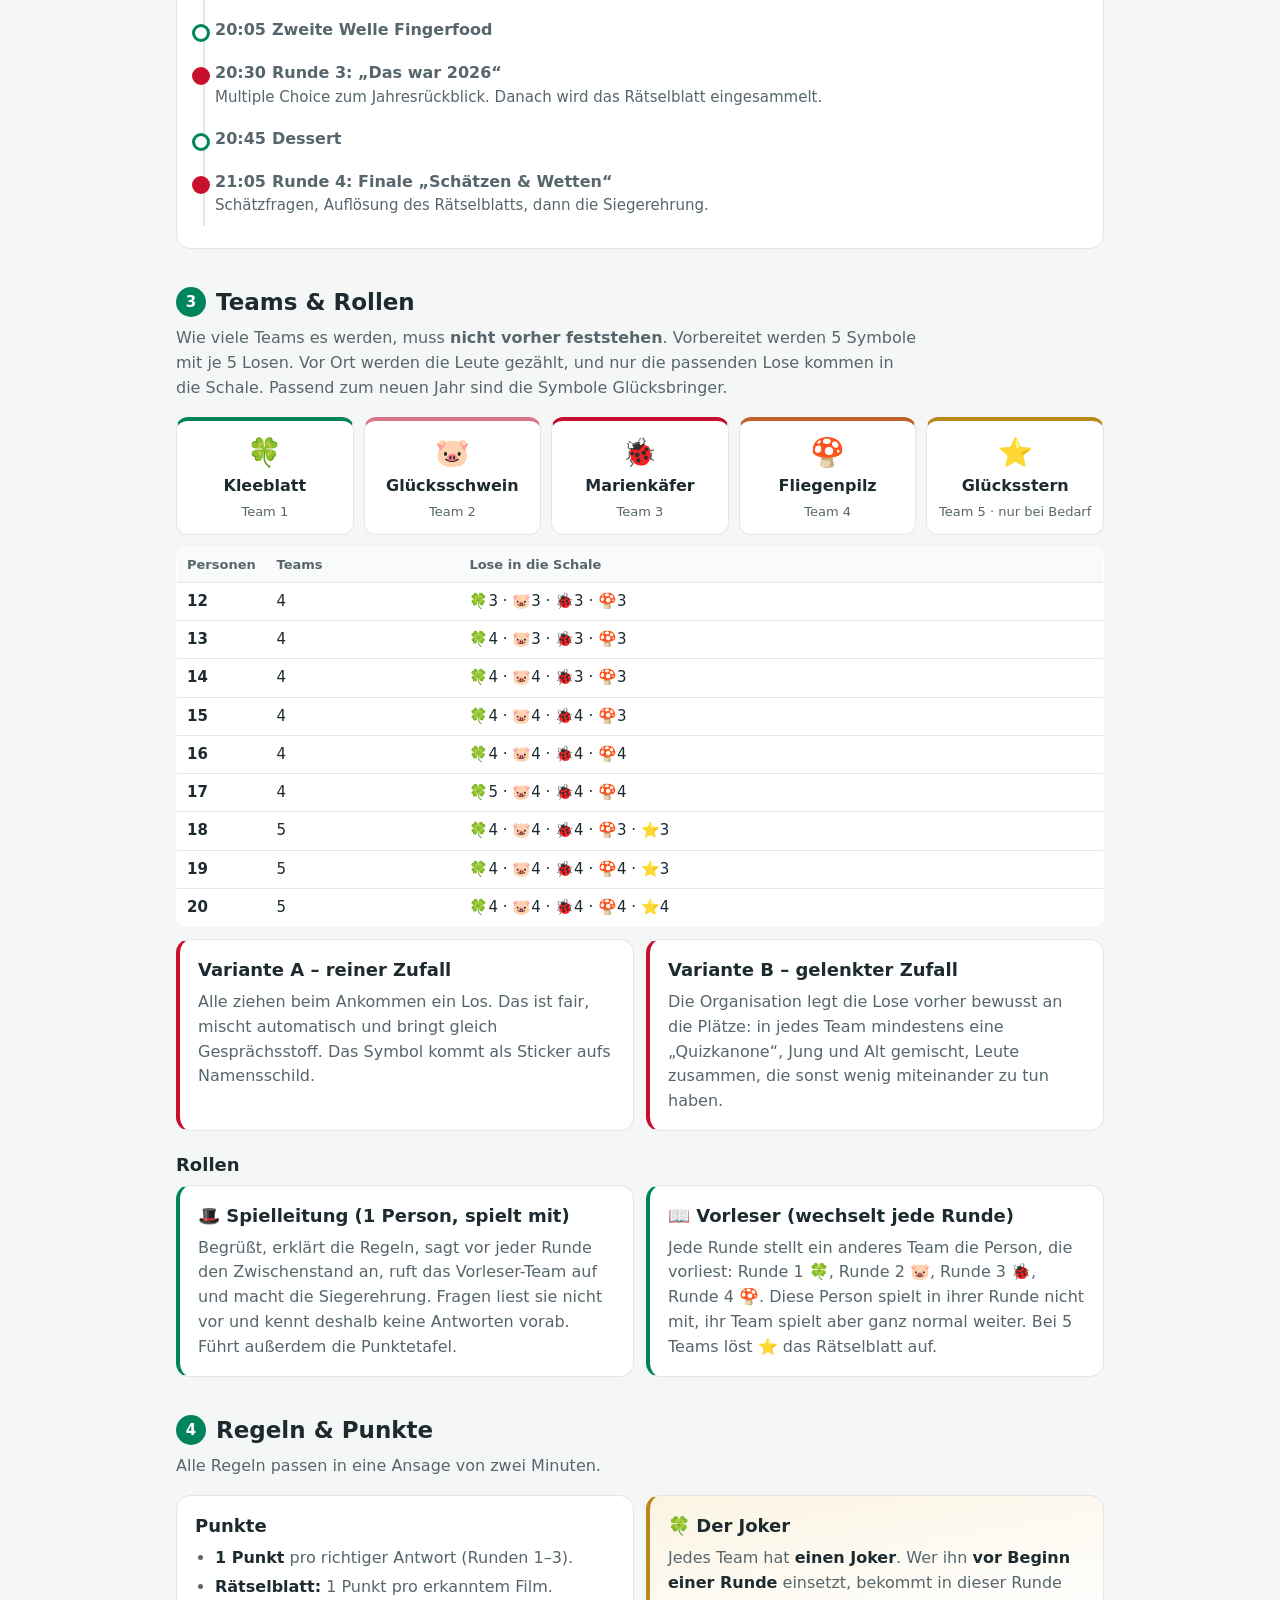
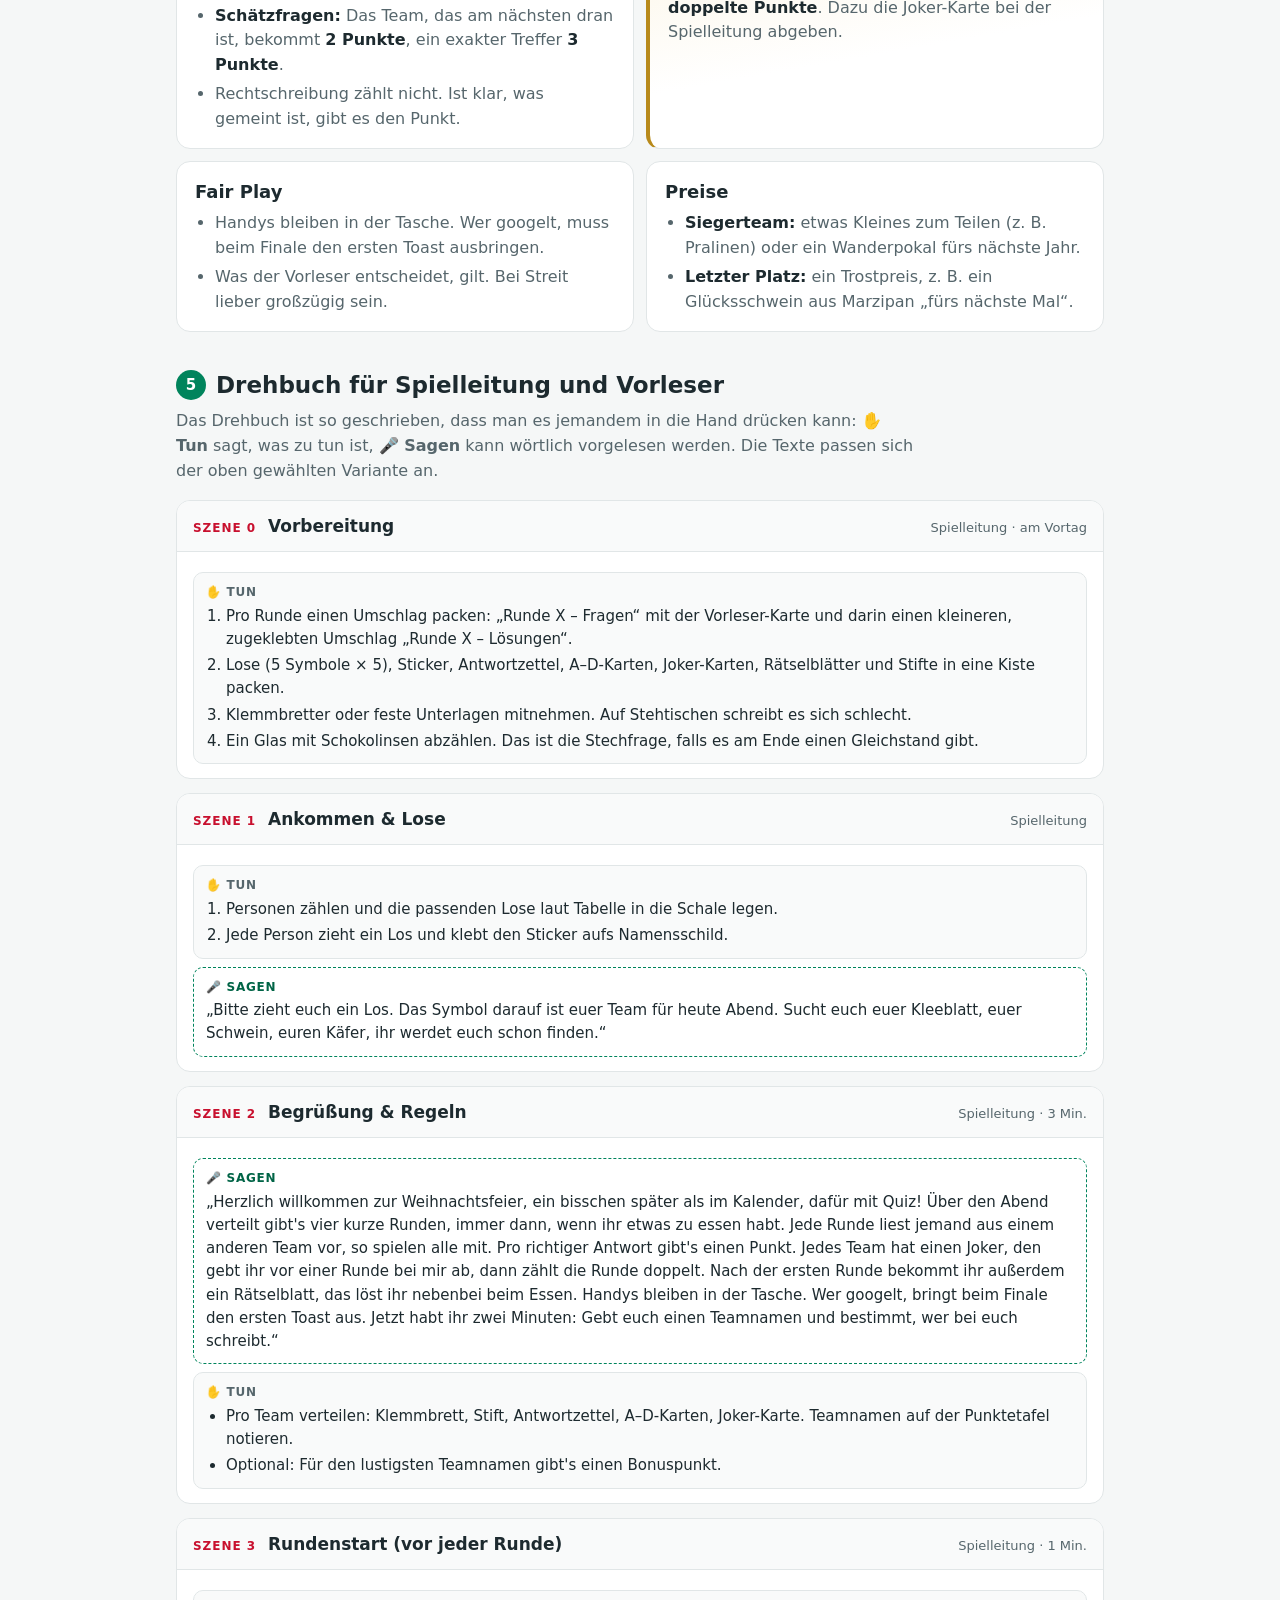
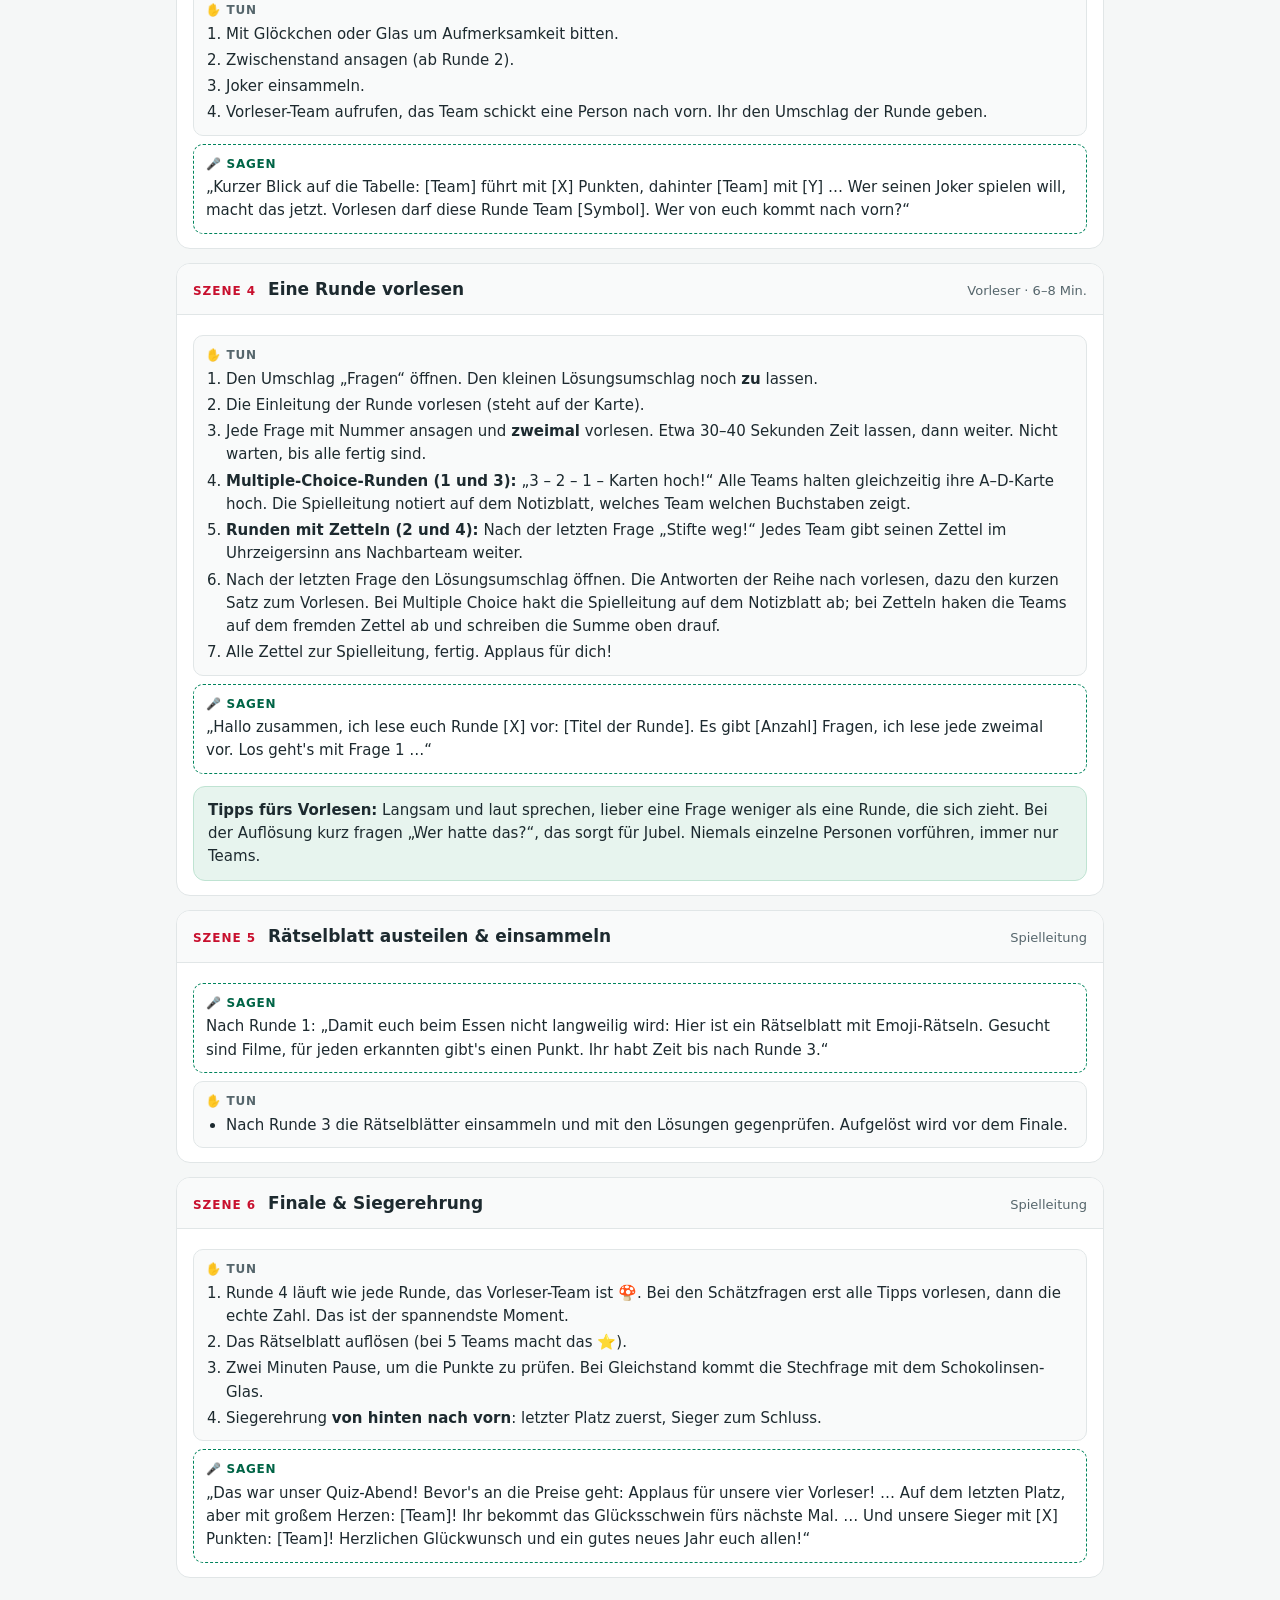
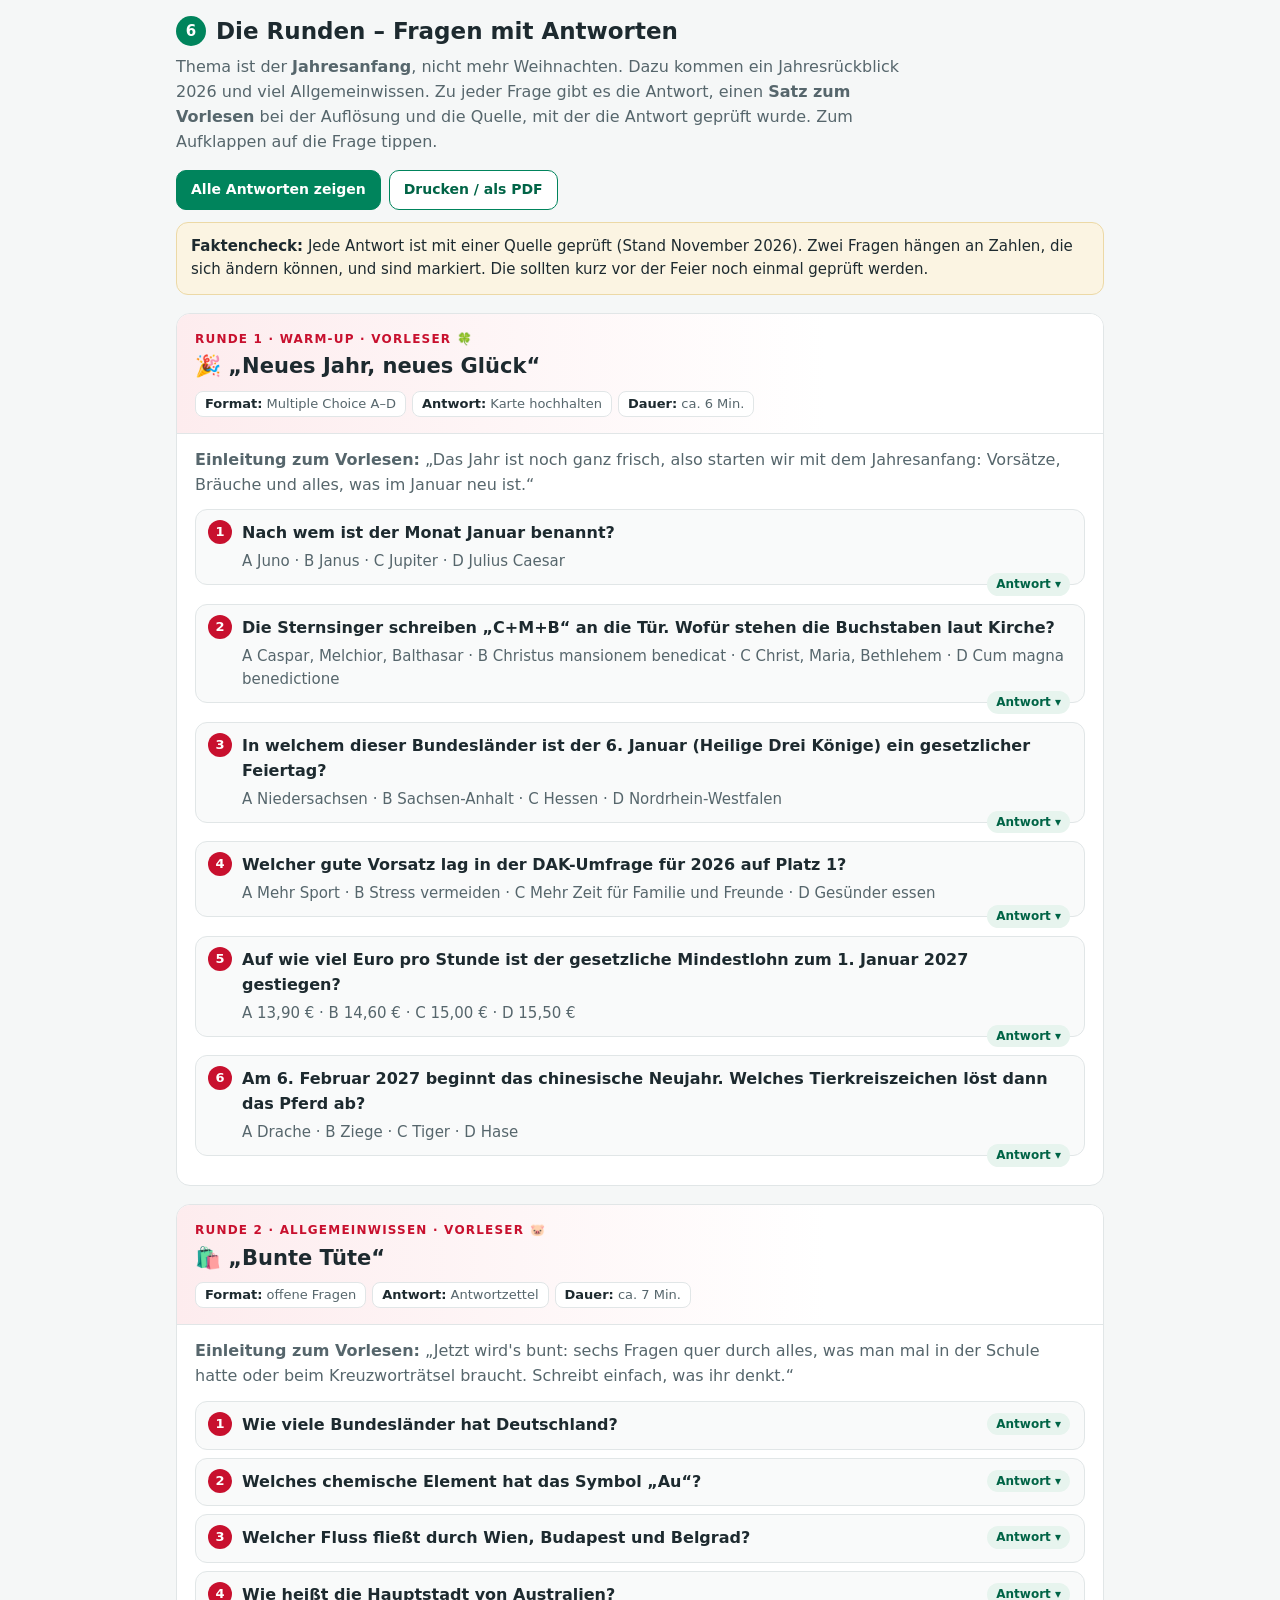
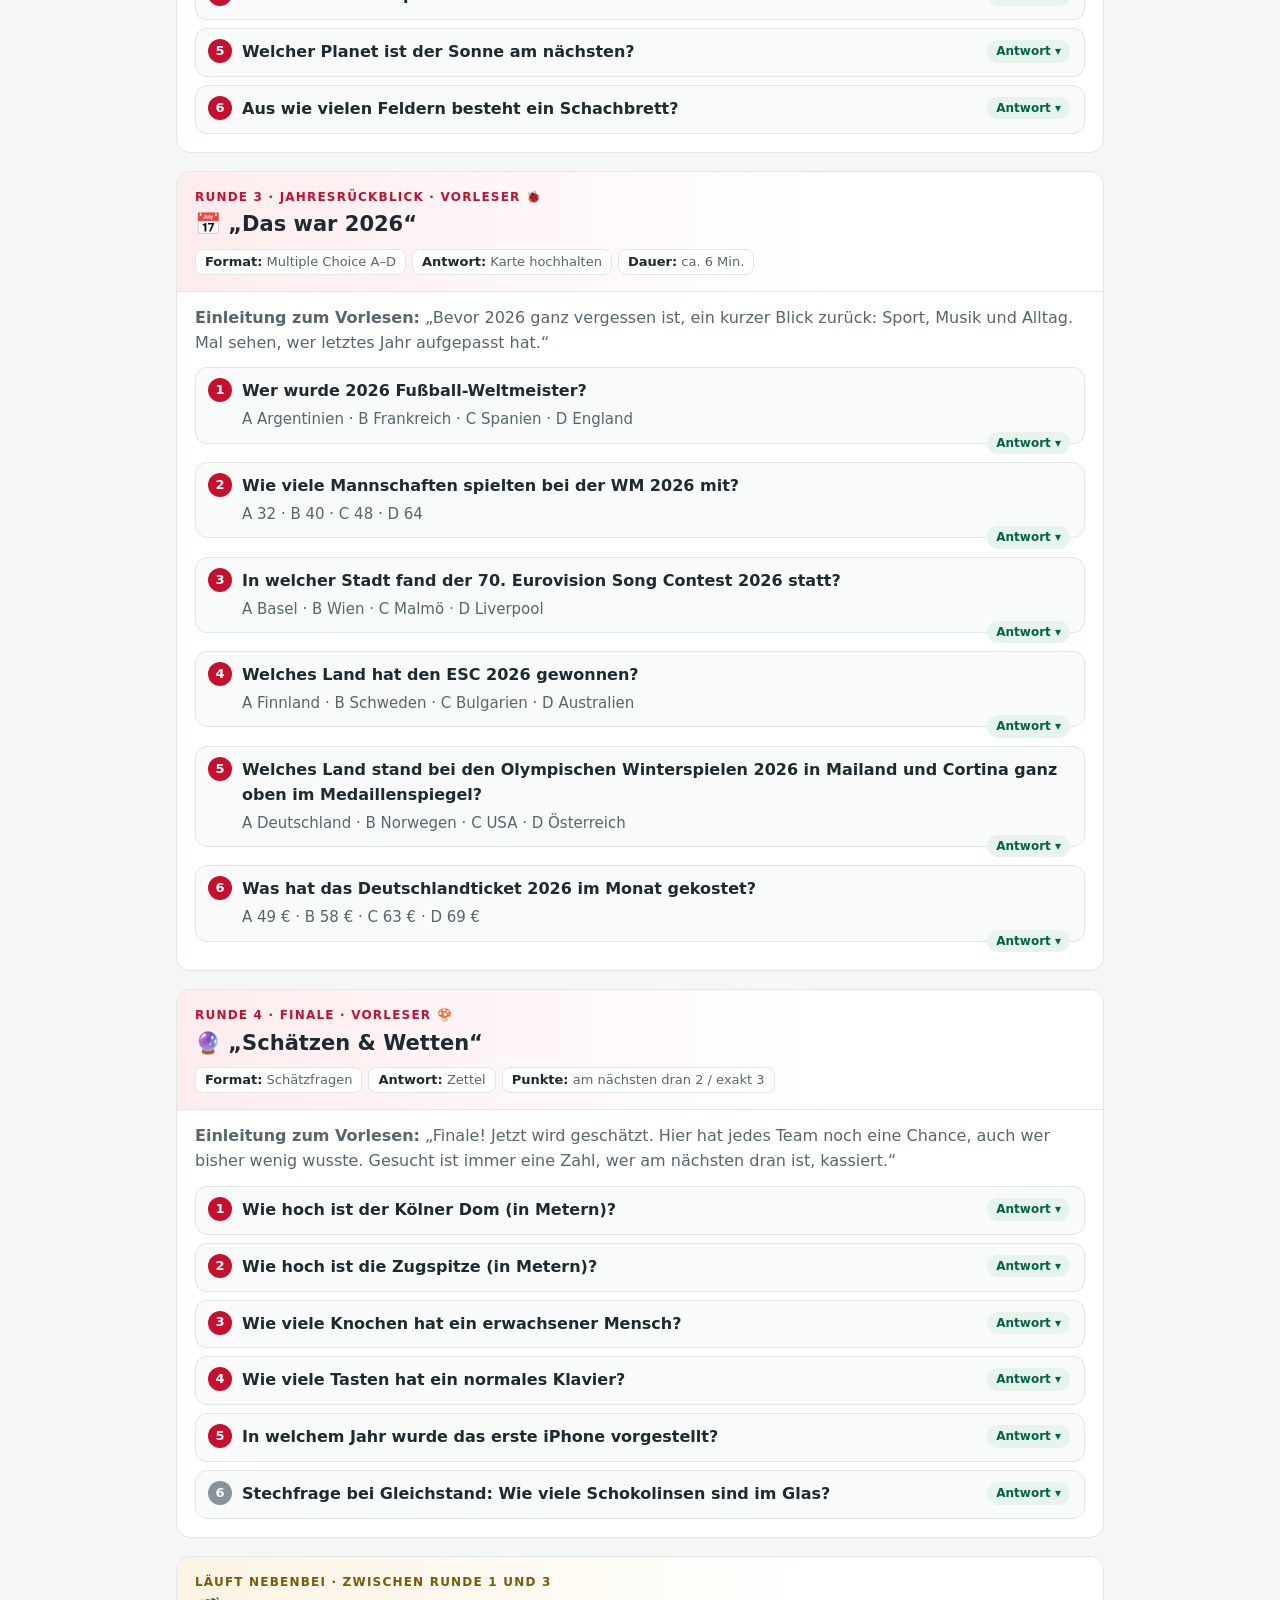
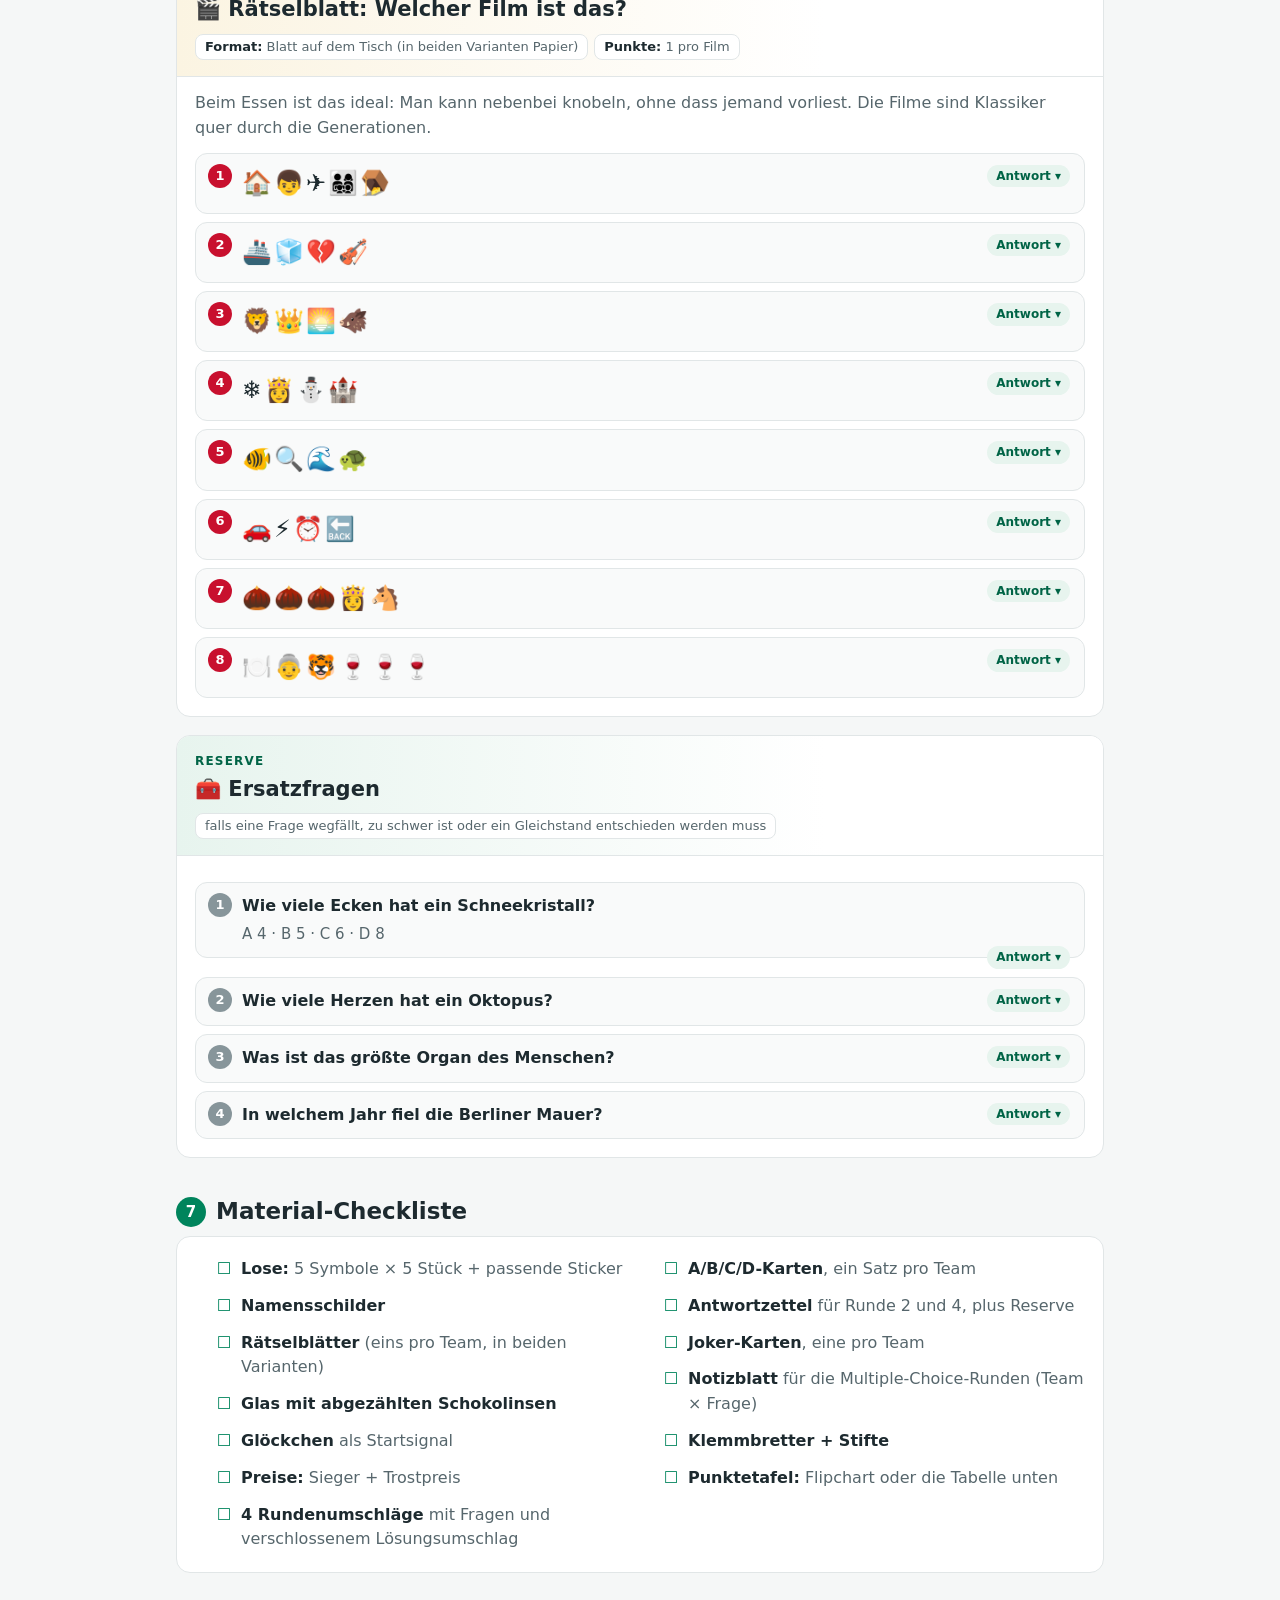
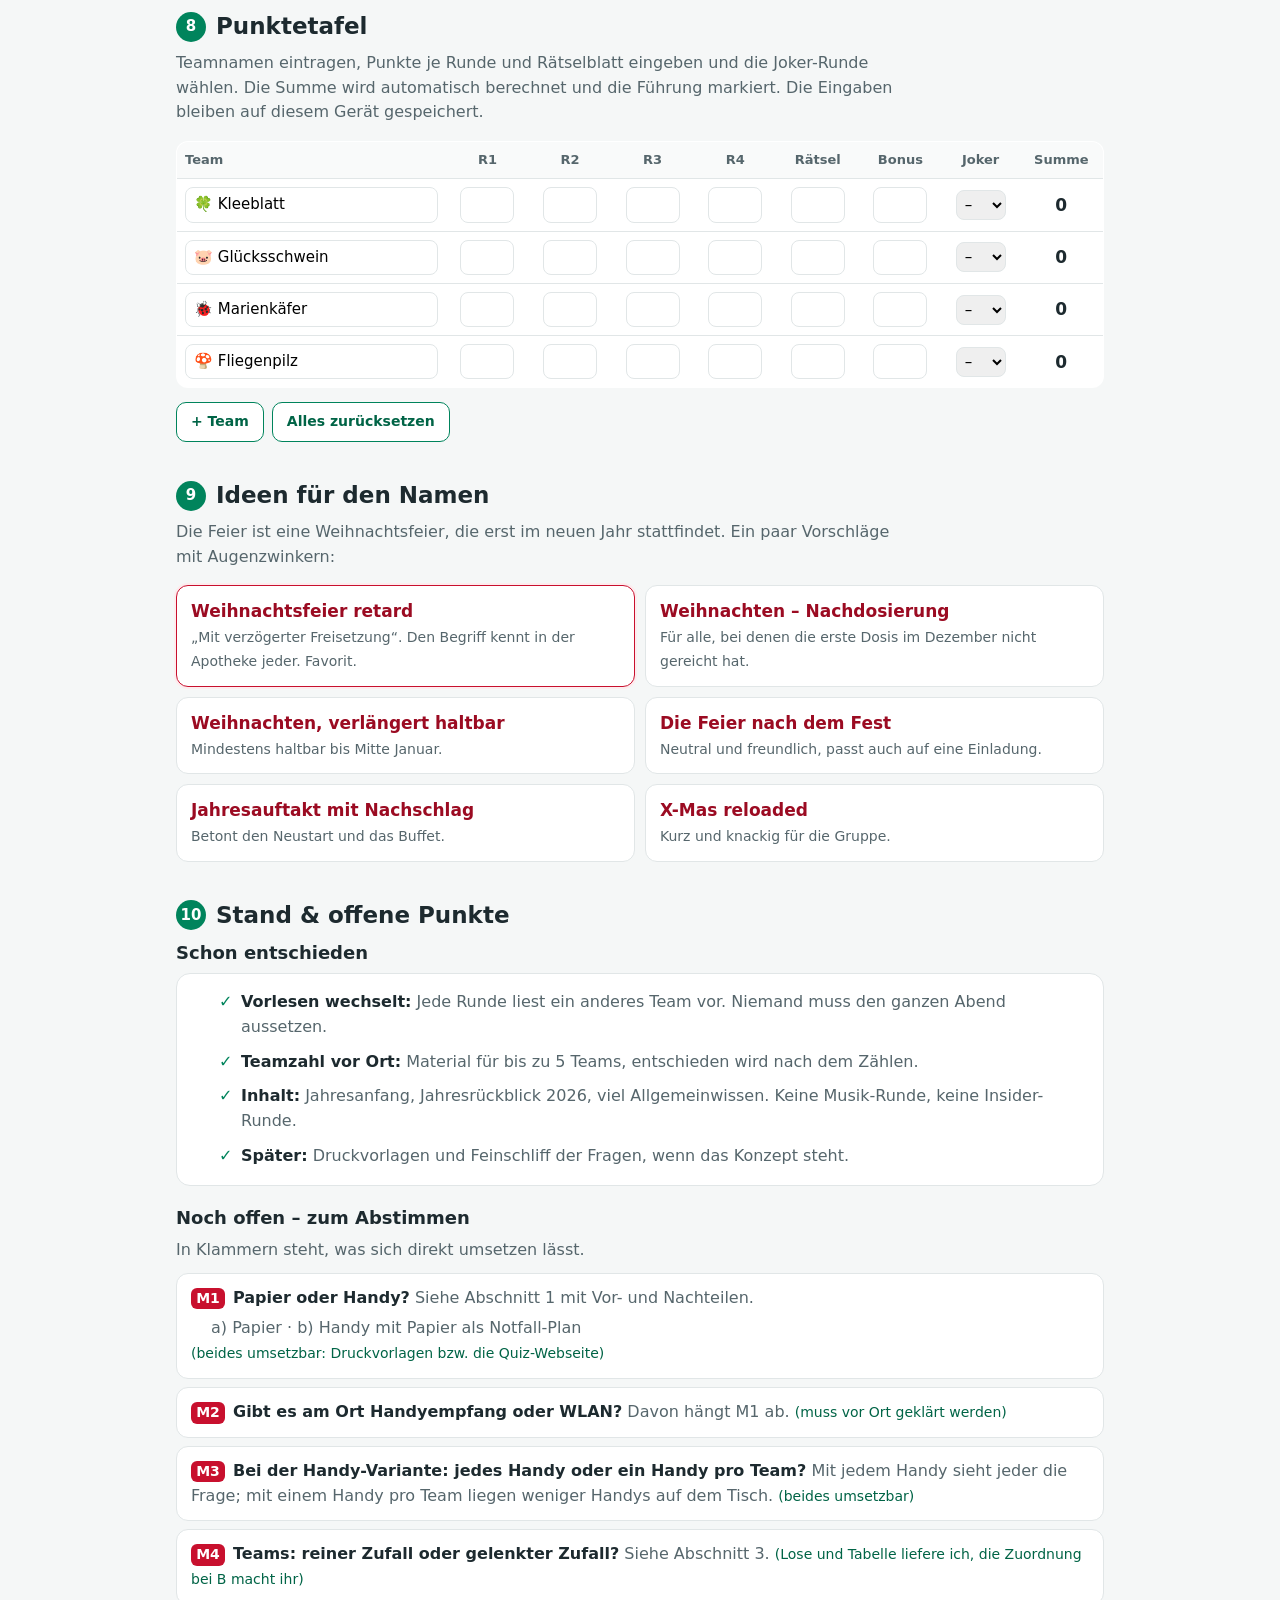
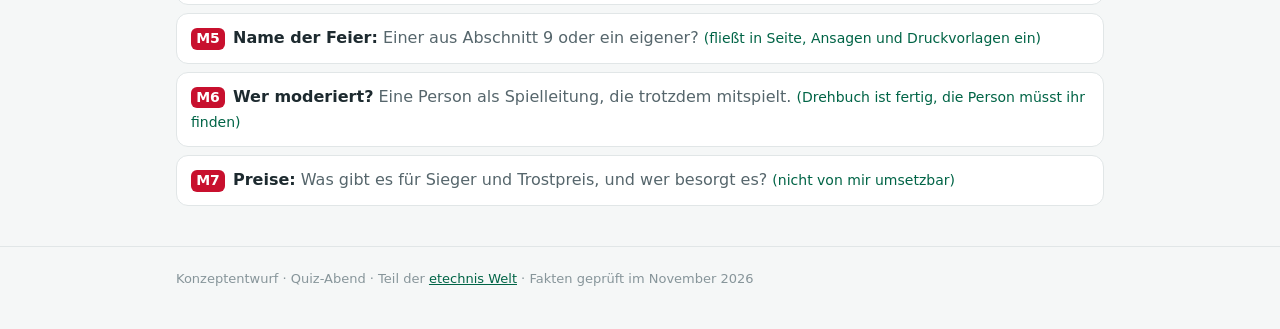
==== commit bed1a621: "Quiz-Abend: Papier/Handy umschaltbar, Drehbuch, geprüfte Neujahrs- und Rückblick-Fragen, Namensideen" ====
--- a/weihnachtsquiz.html
+++ b/weihnachtsquiz.html
@@ -3,10 +3,10 @@
 <head>
 <meta charset="UTF-8">
 <meta name="viewport" content="width=device-width, initial-scale=1.0">
-<title>Weihnachts-Quiz – Konzept für die Weihnachtsfeier</title>
-<meta name="description" content="Konzept für ein Weihnachts-Quiz in vier kurzen Runden zwischen dem Fingerfood: Teameinteilung, Regeln, Moderation, Musterfragen mit Antworten und Punktetafel.">
-<meta property="og:title" content="Weihnachts-Quiz – Konzept">
-<meta property="og:description" content="Vier kurze Quizrunden zwischen dem Fingerfood – für rund 15 Leute, niedrigschwellig und mit Musterfragen.">
+<title>Quiz-Abend für die (verspätete) Weihnachtsfeier – Konzept</title>
+<meta name="description" content="Konzeptentwurf: Quiz in vier kurzen Runden zwischen dem Fingerfood – auf Papier oder digital per Handy. Teams, Moderationsleitfaden, geprüfte Fragen mit Quellen.">
+<meta property="og:title" content="Quiz-Abend für die (verspätete) Weihnachtsfeier">
+<meta property="og:description" content="Vier kurze Quizrunden zwischen dem Fingerfood – Papier oder Handy, mit Drehbuch und geprüften Fragen.">
 <meta property="og:type" content="website">
 <meta name="theme-color" content="#c8102e">
 <link rel="icon" href="icons/icon.svg" type="image/svg+xml">
@@ -15,6 +15,7 @@
   --red:#c8102e; --red-dark:#9b0b22; --red-weak:#fdecee;
   --green:#00845c; --green-dark:#006446; --green-weak:#e7f4ee;
   --gold:#b88a1b; --gold-weak:#fbf4e2;
+  --blue:#2f6fa6; --blue-weak:#e9f1f8;
   --bg:#f5f7f7; --panel:#ffffff; --panel-2:#f9fafa; --line:#e1e6e7;
   --text:#1d2a2f; --muted:#56666c; --faint:#87959a;
   --r:14px;
@@ -30,27 +31,35 @@
 .topbar{background:var(--panel);border-bottom:1px solid var(--line)}
 .topbar .wrap{display:flex;align-items:center;justify-content:space-between;gap:12px;padding-top:10px;padding-bottom:10px;font-size:14px}
 .topbar a{color:var(--muted);text-decoration:none}
-.topbar a:hover{color:var(--text)}
 .brand{display:flex;align-items:center;gap:8px;font-weight:700;color:var(--text)}
 .brand svg{width:22px;height:22px}
-header.hero{background:linear-gradient(135deg,var(--red) 0%,var(--red-dark) 100%);color:#fff;padding:44px 0 34px;position:relative;overflow:hidden}
+header.hero{background:linear-gradient(135deg,var(--red) 0%,var(--red-dark) 100%);color:#fff;padding:40px 0 30px;position:relative;overflow:hidden}
 header.hero::after{content:"";position:absolute;right:-60px;top:-60px;width:260px;height:260px;border-radius:50%;background:rgba(255,255,255,.07)}
 .kicker{font-size:13px;letter-spacing:.12em;text-transform:uppercase;font-weight:700;opacity:.9}
-h1{font-size:clamp(28px,6vw,42px);line-height:1.15;margin:8px 0 12px;font-weight:700}
-.lead{font-size:17px;max-width:680px;opacity:.95}
+h1{font-size:clamp(27px,6vw,40px);line-height:1.15;margin:8px 0 12px;font-weight:700}
+.lead{font-size:17px;max-width:690px;opacity:.95}
 .meta{margin-top:18px;display:flex;flex-wrap:wrap;gap:8px}
 .pill{font-size:13px;background:rgba(255,255,255,.16);border:1px solid rgba(255,255,255,.28);border-radius:999px;padding:4px 12px}
-
-/* Inhaltsnavigation */
-.toc{position:sticky;top:0;z-index:5;background:rgba(245,247,247,.95);backdrop-filter:blur(6px);border-bottom:1px solid var(--line)}
-.toc .wrap{display:flex;gap:6px;overflow-x:auto;padding-top:8px;padding-bottom:8px;scrollbar-width:none}
-.toc a{flex:none;font-size:14px;text-decoration:none;color:var(--text);background:var(--panel);border:1px solid var(--line);border-radius:999px;padding:5px 12px}
-.toc a:hover{border-color:var(--green);color:var(--green-dark)}
-
-section{padding:30px 0 6px;scroll-margin-top:52px}
+.draft{display:inline-block;margin-top:14px;font-size:13px;background:#fff;color:var(--red-dark);border-radius:8px;padding:4px 10px;font-weight:600}
+
+/* Navigation + Umschalter */
+.toc{position:sticky;top:0;z-index:5;background:rgba(245,247,247,.96);backdrop-filter:blur(6px);border-bottom:1px solid var(--line)}
+.toc .wrap{display:flex;gap:10px;align-items:center;padding-top:8px;padding-bottom:8px}
+.toc .links{display:flex;gap:6px;overflow-x:auto;scrollbar-width:none;flex:1}
+.toc .links a{flex:none;font-size:14px;text-decoration:none;color:var(--text);background:var(--panel);border:1px solid var(--line);border-radius:999px;padding:5px 12px}
+.mode{flex:none;display:flex;background:var(--panel);border:1px solid var(--line);border-radius:999px;padding:3px}
+.mode button{font:inherit;font-size:14px;font-weight:600;border:0;background:transparent;color:var(--muted);border-radius:999px;padding:5px 12px;cursor:pointer}
+body.m-paper .mode [data-mode=paper],body.m-digital .mode [data-mode=digital]{background:var(--red);color:#fff}
+body.m-paper .d-only,body.m-digital .p-only{display:none!important}
+.modehint{font-size:14px;color:var(--muted);margin-top:10px}
+.modetag{display:inline-block;font-size:12px;font-weight:700;border-radius:6px;padding:1px 8px;margin-right:6px;vertical-align:middle}
+.modetag.p{background:var(--gold-weak);color:#7a5a0a;border:1px solid #ecd9a6}
+.modetag.d{background:var(--blue-weak);color:var(--blue);border:1px solid #c9dcee}
+
+section{padding:30px 0 6px;scroll-margin-top:56px}
 h2{font-size:23px;margin-bottom:6px;display:flex;align-items:center;gap:10px}
 h2 .num{display:inline-grid;place-items:center;width:30px;height:30px;border-radius:50%;background:var(--green);color:#fff;font-size:15px;flex:none}
-.sub{color:var(--muted);margin-bottom:16px;max-width:720px}
+.sub{color:var(--muted);margin-bottom:16px;max-width:740px}
 h3{font-size:18px;margin-bottom:6px}
 p+p{margin-top:8px}
 
@@ -63,16 +72,34 @@
 .card li+li{margin-top:4px}
 .card.green{border-left:4px solid var(--green)}
 .card.red{border-left:4px solid var(--red)}
+.card.blue{border-left:4px solid var(--blue)}
 .card.gold{border-left:4px solid var(--gold);background:linear-gradient(170deg,var(--gold-weak),var(--panel) 60%)}
 .ic{font-size:22px;line-height:1;margin-bottom:6px}
+.pc{list-style:none;padding:0!important}
+.pc li{padding-left:22px;position:relative}
+.pc li.plus::before{content:"＋";position:absolute;left:0;color:var(--green);font-weight:700}
+.pc li.minus::before{content:"－";position:absolute;left:0;color:var(--red);font-weight:700}
 
 /* Hinweiskästen */
 .note{border-radius:12px;padding:12px 14px;font-size:15px;margin-top:12px}
 .note.mod{background:var(--green-weak);border:1px solid #bfe3d2}
-.note.mod b:first-child{color:var(--green-dark)}
 .note.warn{background:var(--gold-weak);border:1px solid #ecd9a6}
-.say{background:var(--panel);border:1px dashed var(--green);border-radius:12px;padding:12px 14px;margin-top:12px;font-size:15px}
-.say::before{content:"🎤 Ansage zum Vorlesen";display:block;font-size:12px;font-weight:700;letter-spacing:.06em;text-transform:uppercase;color:var(--green-dark);margin-bottom:4px}
+.note.info{background:var(--blue-weak);border:1px solid #c9dcee}
+
+/* Drehbuch */
+.scene{background:var(--panel);border:1px solid var(--line);border-radius:var(--r);margin-top:14px;overflow:hidden}
+.scene-head{display:flex;gap:12px;align-items:baseline;padding:12px 16px;background:var(--panel-2);border-bottom:1px solid var(--line)}
+.scene-head .sn{font-size:12px;font-weight:700;letter-spacing:.08em;text-transform:uppercase;color:var(--red);flex:none}
+.scene-head h3{margin:0;font-size:17px}
+.scene-head .who{margin-left:auto;font-size:13px;color:var(--muted);flex:none}
+.scene-body{padding:12px 16px 14px}
+.do,.say{border-radius:10px;padding:10px 12px;font-size:15px;margin-top:8px}
+.do{background:var(--panel-2);border:1px solid var(--line)}
+.do::before{content:"✋ Tun";display:block;font-size:12px;font-weight:700;letter-spacing:.06em;text-transform:uppercase;color:var(--muted);margin-bottom:3px}
+.do ol,.do ul{padding-left:20px;color:var(--text)}
+.do li+li{margin-top:3px}
+.say{background:#fff;border:1px dashed var(--green)}
+.say::before{content:"🎤 Sagen";display:block;font-size:12px;font-weight:700;letter-spacing:.06em;text-transform:uppercase;color:var(--green-dark);margin-bottom:3px}
 
 /* Ablauf */
 .timeline{list-style:none;position:relative;padding-left:26px}
@@ -85,11 +112,15 @@
 .timeline .d{color:var(--muted);font-size:15px}
 
 /* Teams */
-.teams{display:grid;gap:10px;grid-template-columns:repeat(auto-fit,minmax(150px,1fr));margin-top:12px}
-.team{background:var(--panel);border:1px solid var(--line);border-top:4px solid var(--c);border-radius:12px;padding:12px;text-align:center}
-.team .sym{font-size:30px}
+.teams{display:grid;gap:10px;grid-template-columns:repeat(auto-fit,minmax(140px,1fr));margin-top:12px}
+.team{background:var(--panel);border:1px solid var(--line);border-top:4px solid var(--c);border-radius:12px;padding:10px;text-align:center}
+.team .sym{font-size:28px}
 .team b{display:block}
-.team span{font-size:14px;color:var(--muted)}
+.team span{font-size:13px;color:var(--muted)}
+table.dist{width:100%;border-collapse:collapse;background:var(--panel);border:1px solid var(--line);border-radius:12px;overflow:hidden;font-size:15px;margin-top:12px}
+table.dist th,table.dist td{padding:7px 10px;border-bottom:1px solid var(--line);text-align:left}
+table.dist th{background:var(--panel-2);font-size:13px;color:var(--muted);font-weight:600}
+table.dist td:first-child{font-weight:700;width:90px}
 
 /* Runden */
 .round{background:var(--panel);border:1px solid var(--line);border-radius:var(--r);margin-top:18px;overflow:hidden}
@@ -112,22 +143,42 @@
 .opts{display:block;font-weight:400;color:var(--muted);font-size:15px;margin-top:4px}
 .ans{padding:0 14px 12px 46px;font-size:15px;color:var(--muted)}
 .ans b.a{display:inline-block;color:var(--green-dark);background:var(--green-weak);border-radius:6px;padding:1px 8px;margin-bottom:4px}
+.ans .src{display:block;margin-top:6px;font-size:13px}
+.ans .src::before{content:"✔ geprüft · Quelle: ";color:var(--green-dark);font-weight:600}
+.ans .src.basic::before{content:"✔ Grundwissen";}
 .emoji{font-size:24px;letter-spacing:.08em}
-.reserve summary::before{background:var(--faint)}
+.reserve summary::before{background:var(--faint)!important}
 
 .btnrow{display:flex;flex-wrap:wrap;gap:8px;margin-top:14px}
 .btn{font:inherit;font-size:14px;font-weight:600;cursor:pointer;border-radius:10px;padding:8px 14px;border:1px solid var(--green);background:var(--panel);color:var(--green-dark)}
 .btn.primary{background:var(--green);color:#fff}
-.btn:hover{filter:brightness(.96)}
+
+/* Handy-Skizzen */
+.phones{display:flex;gap:14px;overflow-x:auto;padding:6px 2px 10px;scrollbar-width:thin}
+.phone{flex:none;width:200px;border:8px solid #22292d;border-radius:26px;background:#fff;box-shadow:0 6px 18px rgba(0,0,0,.08);overflow:hidden}
+.phone .scr{height:330px;display:flex;flex-direction:column;font-size:12px}
+.phone .bar{background:var(--red);color:#fff;font-weight:700;padding:8px 10px;font-size:12px;display:flex;justify-content:space-between}
+.phone .body{padding:10px;flex:1;display:flex;flex-direction:column;gap:7px}
+.phone .q{font-weight:700;font-size:13px;line-height:1.3}
+.phone .opt{border:1px solid var(--line);border-radius:8px;padding:6px 8px}
+.phone .opt.sel{border-color:var(--green);background:var(--green-weak);font-weight:700}
+.phone .opt.ok{border-color:var(--green);background:var(--green);color:#fff;font-weight:700}
+.phone .small{color:var(--muted);font-size:11px}
+.phone .big{font-size:22px;text-align:center}
+.phone .cta{margin-top:auto;background:var(--green);color:#fff;border-radius:8px;text-align:center;padding:7px;font-weight:700}
+.phone .cta.red{background:var(--red)}
+.phone .row{display:flex;justify-content:space-between;border-bottom:1px solid var(--line);padding:4px 0}
+.phone-cap{width:200px;font-size:13px;color:var(--muted);text-align:center;margin-top:6px}
+.phonewrap{flex:none}
 
 /* Punktetafel */
 .board-wrap{overflow-x:auto;margin-top:10px}
-table.board{width:100%;border-collapse:collapse;background:var(--panel);border:1px solid var(--line);border-radius:12px;overflow:hidden;font-size:15px;min-width:560px}
+table.board{width:100%;border-collapse:collapse;background:var(--panel);border:1px solid var(--line);border-radius:12px;overflow:hidden;font-size:15px;min-width:600px}
 table.board th,table.board td{padding:8px;border-bottom:1px solid var(--line);text-align:center}
 table.board th{background:var(--panel-2);font-size:13px;color:var(--muted);font-weight:600}
 table.board td:first-child,table.board th:first-child{text-align:left}
 table.board input[type=text]{width:100%;min-width:110px;font:inherit;border:1px solid var(--line);border-radius:8px;padding:5px 8px}
-table.board input[type=number]{width:56px;font:inherit;text-align:center;border:1px solid var(--line);border-radius:8px;padding:5px 4px}
+table.board input[type=number]{width:54px;font:inherit;text-align:center;border:1px solid var(--line);border-radius:8px;padding:5px 4px}
 table.board select{font:inherit;border:1px solid var(--line);border-radius:8px;padding:4px}
 table.board td.sum{font-weight:700;font-size:17px}
 table.board tr.lead td.sum{color:var(--red)}
@@ -139,6 +190,18 @@
 .dec li b.k{display:inline-block;min-width:34px;color:#fff;background:var(--red);border-radius:6px;text-align:center;margin-right:8px;font-size:14px}
 .dec li strong{color:var(--text)}
 .dec li em{font-style:normal;color:var(--green-dark);font-size:14px}
+.dec li .opt-list{margin:6px 0 0 20px}
+.done{list-style:none;display:grid;gap:6px}
+.done li{padding-left:26px;position:relative;color:var(--muted)}
+.done li::before{content:"✓";position:absolute;left:4px;color:var(--green);font-weight:700}
+.done li strong{color:var(--text)}
+
+.names{display:grid;gap:10px;grid-template-columns:1fr}
+@media(min-width:700px){.names{grid-template-columns:1fr 1fr}}
+.name{background:var(--panel);border:1px solid var(--line);border-radius:12px;padding:12px 14px}
+.name b{display:block;font-size:17px;color:var(--red-dark)}
+.name span{font-size:14px;color:var(--muted)}
+.name.fav{border-color:var(--red);box-shadow:0 0 0 2px var(--red-weak)}
 
 .check{list-style:none;columns:1;column-gap:24px}
 @media(min-width:700px){.check{columns:2}}
@@ -149,246 +212,472 @@
 footer{border-top:1px solid var(--line);margin-top:34px;padding:22px 0 40px;color:var(--faint);font-size:13px}
 
 @media print{
-  body{background:#fff;font-size:12pt}
-  .toc,.topbar,.btnrow,#punkte .board-wrap,.noprint{display:none!important}
+  body{background:#fff;font-size:11.5pt}
+  .toc,.topbar,.btnrow,.board-wrap,.noprint{display:none!important}
   header.hero{background:#fff;color:#000;padding:0 0 10px;border-bottom:3px solid var(--red)}
-  .pill{border-color:#999;background:#fff}
-  .round,.card,details.q{break-inside:avoid}
+  .pill,.draft{border:1px solid #999;background:#fff;color:#000}
+  .round,.card,details.q,.scene{break-inside:avoid}
   details.q summary::after{display:none}
   section{padding-top:14px}
 }
 </style>
 </head>
-<body>
+<body class="m-paper">
 
 <div class="topbar"><div class="wrap">
-  <span class="brand"><svg viewBox="0 0 24 24" aria-hidden="true"><rect x="9" y="2" width="6" height="20" rx="1.5" fill="#00845c"/><rect x="2" y="9" width="20" height="6" rx="1.5" fill="#00845c"/></svg>Weihnachts-Quiz</span>
+  <span class="brand"><svg viewBox="0 0 24 24" aria-hidden="true"><rect x="9" y="2" width="6" height="20" rx="1.5" fill="#00845c"/><rect x="2" y="9" width="20" height="6" rx="1.5" fill="#00845c"/></svg>Quiz-Abend</span>
   <a href="index.html">← etechnis Welt</a>
 </div></div>
 
 <header class="hero">
   <div class="wrap">
-    <div class="kicker">Konzept · Weihnachtsfeier</div>
-    <h1>Quiz-Night light – vier kurze Runden zwischen dem Fingerfood</h1>
-    <p class="lead">Ein Quiz wie in der Kneipe, nur kleiner: Teams, Themenblöcke, Zwischenstand, Siegerehrung. Jede Runde dauert nur ein paar Minuten, gegessen wird nebenher – und niemand muss allein vor allen antworten.</p>
+    <div class="kicker">Konzeptentwurf · Feier Anfang Januar 2027</div>
+    <h1>Quiz-Night light für die (verspätete) Weihnachtsfeier</h1>
+    <p class="lead">Vier kurze Quizrunden zwischen dem Fingerfood. Gespielt wird in Teams, ein Rätselblatt läuft nebenbei mit, und reihum liest jedes Team einmal vor. So spielen alle mit, auch wer moderiert.</p>
     <div class="meta">
-      <span class="pill">ca. 15 Personen</span>
-      <span class="pill">4 Teams à 3–4</span>
+      <span class="pill">ca. 15 Personen (flexibel)</span>
+      <span class="pill">4–5 Teams</span>
       <span class="pill">4 Runden à 6–8 Min.</span>
-      <span class="pill">Papier &amp; Stift – keine Technik nötig</span>
-    </div>
+      <span class="pill">Papier oder Handy</span>
+    </div>
+    <span class="draft">Entwurf – noch nicht final. Offene Punkte stehen ganz unten.</span>
   </div>
 </header>
 
 <nav class="toc" aria-label="Inhalt"><div class="wrap">
-  <a href="#prinzip">Prinzip</a>
-  <a href="#ablauf">Ablauf</a>
-  <a href="#teams">Teams</a>
-  <a href="#regeln">Regeln</a>
-  <a href="#runden">Runden &amp; Fragen</a>
-  <a href="#moderation">Moderation</a>
-  <a href="#material">Material</a>
-  <a href="#punkte">Punktetafel</a>
-  <a href="#entscheiden">Offene Punkte</a>
+  <div class="links">
+    <a href="#varianten">Papier oder Handy</a>
+    <a href="#ablauf">Ablauf</a>
+    <a href="#teams">Teams</a>
+    <a href="#regeln">Regeln</a>
+    <a href="#drehbuch">Drehbuch</a>
+    <a href="#runden">Fragen</a>
+    <a href="#material">Material</a>
+    <a href="#punkte">Punktetafel</a>
+    <a href="#namen">Name</a>
+    <a href="#offen">Offene Punkte</a>
+  </div>
+  <div class="mode" role="group" aria-label="Variante">
+    <button type="button" data-mode="paper">📝 Papier</button>
+    <button type="button" data-mode="digital">📱 Handy</button>
+  </div>
 </div></nav>
 
 <main class="wrap">
 
-<!-- 1 PRINZIP -->
-<section id="prinzip">
-  <h2><span class="num">1</span>Das Prinzip</h2>
-  <p class="sub">Das Quiz ist der rote Faden durch den Abend, nicht das Hauptprogramm. Es soll Gesprächsstoff liefern, die Leute mischen und für ein paar Lacher sorgen.</p>
-  <div class="grid three">
-    <div class="card green"><div class="ic">⏱️</div><h3>Kurz &amp; getaktet</h3><p>Vier Runden zu je <strong>5–6 Fragen</strong>. Eine Runde dauert inklusive Auflösung <strong>6–8 Minuten</strong>, dazwischen wird in Ruhe gegessen.</p></div>
-    <div class="card green"><div class="ic">👥</div><h3>Immer im Team</h3><p>Geantwortet wird <strong>nur als Team</strong>. Wer etwas nicht weiß, fällt nicht auf – wer etwas weiß, ist der Held. Gemischte Teams gleichen Alter und Vorwissen aus.</p></div>
-    <div class="card green"><div class="ic">🎲</div><h3>Jede Runde anders</h3><p>Wechselnde Formate halten es frisch: <strong>Multiple Choice</strong>, <strong>offene Fragen</strong>, <strong>Emoji-Rätsel &amp; Musik</strong>, <strong>Schätzfragen</strong> zum Finale.</p></div>
-  </div>
-  <div class="note warn"><b>Leitlinie für die Fragen:</b> Mitreden können muss jede und jeder zwischen 20 und 60. Also Allgemeinwissen, Weihnachten, Alltag, Film &amp; Musik quer durch die Jahrzehnte – kein Spezialwissen, keine Fangfragen ohne Auflösung, keine Fragen, bei denen sich jemand blamiert fühlt.</div>
+<!-- 1 VARIANTEN -->
+<section id="varianten">
+  <h2><span class="num">1</span>Zwei Wege: Papier oder Handy</h2>
+  <p class="sub">Ablauf, Runden und Fragen sind in beiden Varianten gleich. Unterschiedlich ist nur, wie geantwortet und ausgewertet wird. Oben rechts lässt sich die ganze Seite auf eine Variante umschalten. Überall, wo sich etwas unterscheidet, steht dann nur noch der passende Text.</p>
+  <div class="grid two">
+    <div class="card gold">
+      <h3>📝 Papier</h3>
+      <p>Jede Runde steckt in einem eigenen Umschlag mit Fragenkarte und einem verschlossenen Lösungsumschlag. Die Teams schreiben auf Zettel und korrigieren sich anschließend gegenseitig.</p>
+      <ul class="pc" style="margin-top:8px">
+        <li class="plus">Robust: kein Netz, kein Akku, keine Technik</li>
+        <li class="plus">Handys bleiben weg, Googeln fällt kaum ins Gewicht</li>
+        <li class="plus">Vorbereitung ohne Programmierung</li>
+        <li class="minus">Zettel und Stifte am Stehtisch, mehr Material</li>
+        <li class="minus">Punkte müssen gezählt und eingetragen werden</li>
+      </ul>
+    </div>
+    <div class="card blue">
+      <h3>📱 Handy (mit Papier als Notfall-Plan)</h3>
+      <p>Alle öffnen einen Link aus der Gruppe oder per QR-Code und wählen ihr Team. Die Frage erscheint auf jedem Handy, die Teams tippen die Antwort ein, ausgewertet wird automatisch.</p>
+      <ul class="pc" style="margin-top:8px">
+        <li class="plus">Auswertung und Punktestand automatisch</li>
+        <li class="plus">Frage steht auf dem Handy, das hilft bei lautem Raum</li>
+        <li class="plus">Vorleser sieht die Lösung erst nach der Abgabe</li>
+        <li class="minus">Braucht Netz und Akku; ein Probelauf vorher ist Pflicht</li>
+        <li class="minus">Handys liegen auf dem Tisch, Googeln wird leichter</li>
+        <li class="minus">Muss erst gebaut werden (machbar, siehe unten)</li>
+      </ul>
+    </div>
+  </div>
+
+  <div class="d-only">
+    <h3 style="margin-top:22px">So sähe die Handy-Variante aus</h3>
+    <p class="sub" style="margin-bottom:8px">Skizze, noch kein fertiges Design. Eine Webseite auf einem PHP-Webspace, keine App zum Installieren, keine Anmeldung mit Passwort.</p>
+    <div class="phones">
+      <div class="phonewrap"><div class="phone"><div class="scr">
+        <div class="bar"><span>Quiz-Abend</span><span>Start</span></div>
+        <div class="body">
+          <div class="q">Welches Symbol steht auf deinem Los?</div>
+          <div class="opt">🍀 Kleeblatt</div><div class="opt sel">🐷 Glücksschwein</div><div class="opt">🐞 Marienkäfer</div><div class="opt">🍄 Fliegenpilz</div>
+          <div class="cta">Team beitreten</div>
+        </div></div></div><div class="phone-cap">1 · Link öffnen, Team wählen</div></div>
+      <div class="phonewrap"><div class="phone"><div class="scr">
+        <div class="bar"><span>Runde 1 · Frage 2</span><span>⏱ 0:32</span></div>
+        <div class="body">
+          <div class="q">Nach wem ist der Januar benannt?</div>
+          <div class="opt">A · Juno</div><div class="opt sel">B · Janus</div><div class="opt">C · Jupiter</div><div class="opt">D · Julius Caesar</div>
+          <div class="small">Team-Antwort: B · änderbar bis Zeitende</div>
+          <div class="cta">Abgegeben ✓</div>
+        </div></div></div><div class="phone-cap">2 · Frage beantworten</div></div>
+      <div class="phonewrap"><div class="phone"><div class="scr">
+        <div class="bar" style="background:var(--green)"><span>Vorleser · Runde 1</span><span>3/4</span></div>
+        <div class="body">
+          <div class="small">Abgaben: 🍀 ✓ 🐷 ✓ 🐞 ✓ 🍄 …</div>
+          <div class="q">Lösung: B · Janus</div>
+          <div class="small">Zum Vorlesen: Der römische Gott mit zwei Gesichtern – eins schaut zurück, eins nach vorn. Passt zum Jahresanfang.</div>
+          <div class="cta red">Auflösen</div>
+          <div class="cta">Nächste Frage</div>
+        </div></div></div><div class="phone-cap">3 · Vorleser-Ansicht</div></div>
+      <div class="phonewrap"><div class="phone"><div class="scr">
+        <div class="bar"><span>Zwischenstand</span><span>nach R1</span></div>
+        <div class="body">
+          <div class="big">🏆</div>
+          <div class="row"><span>🐷 Glücksschwein</span><b>6</b></div>
+          <div class="row"><span>🍀 Kleeblatt</span><b>5</b></div>
+          <div class="row"><span>🍄 Fliegenpilz</span><b>5</b></div>
+          <div class="row"><span>🐞 Marienkäfer</span><b>3</b></div>
+          <div class="small" style="margin-top:auto">Erscheint erst, wenn die Spielleitung ihn freigibt.</div>
+        </div></div></div><div class="phone-cap">4 · Punktestand</div></div>
+    </div>
+    <div class="grid two" style="margin-top:10px">
+      <div class="card">
+        <h3>Wie es technisch funktioniert</h3>
+        <ul>
+          <li>Eine Webseite in PHP, die Daten liegen in einer kleinen Datei auf dem Webspace (SQLite oder JSON). Eine Datenbank muss niemand einrichten.</li>
+          <li>Die Handys fragen alle 1–2 Sekunden nach dem aktuellen Stand. Das läuft auf jedem normalen Webspace.</li>
+          <li>Jedes Teammitglied sieht die Frage. Antworten kann jede Person aus dem Team; es gilt die zuletzt abgeschickte Antwort, und alle im Team sehen sie sofort.</li>
+          <li>Multiple Choice und Schätzfragen wertet die Seite allein aus. Bei offenen Antworten macht sie einen Vorschlag, der Vorleser bestätigt mit ✓ oder ✗. So ist „Gold“ und „gold“ egal.</li>
+          <li>Gespeichert werden nur Teamnamen und Antworten, nach dem Abend wird alles gelöscht.</li>
+        </ul>
+      </div>
+      <div class="card">
+        <h3>Aufwand und Risiken</h3>
+        <ul>
+          <li><strong>Bauen:</strong> etwa ein bis zwei Arbeitssitzungen, danach hochladen auf den Webspace.</li>
+          <li><strong>Probelauf:</strong> eine Woche vorher mit vier Handys einmal komplett durchspielen.</li>
+          <li><strong>Vor Ort:</strong> Handyempfang oder Gäste-WLAN muss da sein; eine Powerbank für die Spielleitung.</li>
+          <li><strong>Notfall:</strong> Das Papier-Set liegt komplett ausgedruckt bereit. Fällt die Technik aus, geht es auf Papier weiter, ohne dass jemand umdenken muss.</li>
+        </ul>
+      </div>
+    </div>
+  </div>
+  <p class="modehint p-only">Tipp: Oben rechts auf <strong>📱 Handy</strong> tippen, dann erscheinen Skizzen und Technik der Handy-Variante.</p>
 </section>
 
 <!-- 2 ABLAUF -->
 <section id="ablauf">
   <h2><span class="num">2</span>Ablauf des Abends</h2>
-  <p class="sub">Beispiel für einen Abend ab 18:30 Uhr – die Uhrzeiten sind nur zur Orientierung und richten sich nach dem Essen. Grundregel: <strong>Quizrunde immer dann, wenn alle etwas auf dem Teller haben</strong> und das Buffet gerade Ruhe hat.</p>
+  <p class="sub">Beispiel ab 18:30 Uhr, die Zeiten richten sich nach dem Essen. Grundregel: <strong>Quizrunde immer dann, wenn alle etwas auf dem Teller haben</strong> und am Buffet gerade Ruhe ist.</p>
   <div class="card">
     <ol class="timeline">
-      <li><span class="t">18:30</span><b>Ankommen &amp; Los ziehen</b><div class="d">Jede Person zieht ein Los mit Symbol → Team steht fest. Getränk holen, Team finden.</div></li>
-      <li><span class="t">18:50</span><b>Begrüßung &amp; Spielregeln (3 Min.)</b><div class="d">Teams geben sich einen weihnachtlichen Namen, Material wird verteilt, Joker erklärt.</div></li>
+      <li><span class="t">18:30</span><b>Ankommen &amp; Los ziehen</b><div class="d">Jede Person zieht ein Los mit Symbol, damit steht das Team fest. <span class="d-only">Gleich danach Link öffnen und Team wählen.</span></div></li>
+      <li><span class="t">18:50</span><b>Begrüßung &amp; Spielregeln (3 Min.)</b><div class="d">Teams geben sich einen Namen<span class="p-only">, Material wird verteilt</span>.</div></li>
       <li class="food"><span class="t">19:00</span><b>Buffet eröffnet – erste Welle Fingerfood</b></li>
-      <li class="q"><span class="t">19:20</span><b>Runde 1: „Oh Tannenbaum“</b><div class="d">Weihnachts-Warm-up, Multiple Choice mit Karten – ohne Schreiben, schnell aufgelöst.</div></li>
-      <li class="food"><span class="t">19:30</span><b>Essen, Reden, Nachschlag</b><div class="d">Punkterichter trägt Runde 1 ein.</div></li>
-      <li class="q"><span class="t">19:55</span><b>Runde 2: „Bunte Tüte“</b><div class="d">Offene Fragen zum Allgemeinwissen, Antwortzettel.</div></li>
-      <li class="food"><span class="t">20:05</span><b>Zweite Welle Fingerfood</b><div class="d">Das Emoji-Rätselblatt für Runde 3 liegt schon auf den Tischen – die Teams knobeln nebenbei.</div></li>
-      <li class="q"><span class="t">20:30</span><b>Runde 3: „Film &amp; Musik“</b><div class="d">Rätselblatt einsammeln, dann Intro-Raten mit kurzen Liedanfängen.</div></li>
+      <li class="q"><span class="t">19:20</span><b>Runde 1: „Neues Jahr, neues Glück“</b><div class="d">Multiple Choice zum Jahresanfang. Danach wird das Rätselblatt verteilt.</div></li>
+      <li class="food"><span class="t">19:30</span><b>Essen, reden, nebenbei das Rätselblatt lösen</b></li>
+      <li class="q"><span class="t">19:55</span><b>Runde 2: „Bunte Tüte“</b><div class="d">Offene Fragen, Allgemeinwissen.</div></li>
+      <li class="food"><span class="t">20:05</span><b>Zweite Welle Fingerfood</b></li>
+      <li class="q"><span class="t">20:30</span><b>Runde 3: „Das war 2026“</b><div class="d">Multiple Choice zum Jahresrückblick. Danach wird das Rätselblatt eingesammelt.</div></li>
       <li class="food"><span class="t">20:45</span><b>Dessert</b></li>
-      <li class="q"><span class="t">21:05</span><b>Runde 4: Finale „Schätzen &amp; Wetten“</b><div class="d">Schätzfragen, ggf. Stechfrage – danach Siegerehrung.</div></li>
+      <li class="q"><span class="t">21:05</span><b>Runde 4: Finale „Schätzen &amp; Wetten“</b><div class="d">Schätzfragen, Auflösung des Rätselblatts, dann die Siegerehrung.</div></li>
     </ol>
   </div>
-  <div class="note mod"><b>Tipp:</b> Vor jeder Runde kurz den <strong>Zwischenstand</strong> verkünden – das baut Spannung auf und holt alle wieder zusammen. Nach Runde 4 vor der Siegerehrung eine Mini-Pause, damit die Punkte sicher stimmen.</div>
 </section>
 
 <!-- 3 TEAMS -->
 <section id="teams">
-  <h2><span class="num">3</span>Teams einteilen</h2>
-  <p class="sub">Bei 15 Personen: <strong>4 Teams (4 · 4 · 4 · 3)</strong>. Klein genug, dass jede Person mitredet, groß genug, dass immer jemand etwas weiß. Und für die Moderation bleiben es überschaubare vier Zettel pro Runde.</p>
-  <div class="grid two">
+  <h2><span class="num">3</span>Teams &amp; Rollen</h2>
+  <p class="sub">Wie viele Teams es werden, muss <strong>nicht vorher feststehen</strong>. Vorbereitet werden 5 Symbole mit je 5 Losen. Vor Ort werden die Leute gezählt, und nur die passenden Lose kommen in die Schale. Passend zum neuen Jahr sind die Symbole Glücksbringer.</p>
+  <div class="teams">
+    <div class="team" style="--c:var(--green)"><div class="sym">🍀</div><b>Kleeblatt</b><span>Team 1</span></div>
+    <div class="team" style="--c:#d9768a"><div class="sym">🐷</div><b>Glücksschwein</b><span>Team 2</span></div>
+    <div class="team" style="--c:var(--red)"><div class="sym">🐞</div><b>Marienkäfer</b><span>Team 3</span></div>
+    <div class="team" style="--c:#c0632b"><div class="sym">🍄</div><b>Fliegenpilz</b><span>Team 4</span></div>
+    <div class="team" style="--c:var(--gold)"><div class="sym">⭐</div><b>Glücksstern</b><span>Team 5 · nur bei Bedarf</span></div>
+  </div>
+  <table class="dist">
+    <thead><tr><th>Personen</th><th>Teams</th><th>Lose in die Schale</th></tr></thead>
+    <tbody>
+      <tr><td>12</td><td>4</td><td>🍀3 · 🐷3 · 🐞3 · 🍄3</td></tr>
+      <tr><td>13</td><td>4</td><td>🍀4 · 🐷3 · 🐞3 · 🍄3</td></tr>
+      <tr><td>14</td><td>4</td><td>🍀4 · 🐷4 · 🐞3 · 🍄3</td></tr>
+      <tr><td>15</td><td>4</td><td>🍀4 · 🐷4 · 🐞4 · 🍄3</td></tr>
+      <tr><td>16</td><td>4</td><td>🍀4 · 🐷4 · 🐞4 · 🍄4</td></tr>
+      <tr><td>17</td><td>4</td><td>🍀5 · 🐷4 · 🐞4 · 🍄4</td></tr>
+      <tr><td>18</td><td>5</td><td>🍀4 · 🐷4 · 🐞4 · 🍄3 · ⭐3</td></tr>
+      <tr><td>19</td><td>5</td><td>🍀4 · 🐷4 · 🐞4 · 🍄4 · ⭐3</td></tr>
+      <tr><td>20</td><td>5</td><td>🍀4 · 🐷4 · 🐞4 · 🍄4 · ⭐4</td></tr>
+    </tbody>
+  </table>
+  <div class="grid two" style="margin-top:12px">
     <div class="card red">
-      <h3>Variante A – Christbaum-Los (empfohlen)</h3>
-      <p>15 Kärtchen mit Symbolen in einer Schale oder einem Nikolausstiefel. Beim Ankommen zieht jede Person eins. Das Kärtchen kommt als Sticker aufs Namensschild – so findet man sich und erkennt die Teams auch später noch.</p>
-      <p><strong>Vorteil:</strong> zufällig, fair, mischt automatisch Abteilungen und Altersgruppen, und ist selbst schon ein kleiner Eisbrecher.</p>
+      <h3>Variante A – reiner Zufall</h3>
+      <p>Alle ziehen beim Ankommen ein Los. Das ist fair, mischt automatisch und bringt gleich Gesprächsstoff. Das Symbol kommt als Sticker aufs Namensschild.</p>
     </div>
     <div class="card red">
       <h3>Variante B – gelenkter Zufall</h3>
-      <p>Wer den Abend organisiert, verteilt die Symbole vorab bewusst: in jedes Team mindestens eine „Quizkanone“, jüngere und ältere Leute gemischt, Leute, die sonst wenig miteinander zu tun haben, zusammen.</p>
-      <p><strong>Vorteil:</strong> ausgeglichene Teams. Nach außen sieht es trotzdem wie ein Los aus – einfach die vorbereiteten Kärtchen an den Platz oder ans Namensschild legen.</p>
-    </div>
-  </div>
-  <div class="teams">
-    <div class="team" style="--c:var(--gold)"><div class="sym">⭐</div><b>Team Stern</b><span>4 Lose</span></div>
-    <div class="team" style="--c:var(--green)"><div class="sym">🎄</div><b>Team Tanne</b><span>4 Lose</span></div>
-    <div class="team" style="--c:var(--red)"><div class="sym">🔔</div><b>Team Glocke</b><span>4 Lose</span></div>
-    <div class="team" style="--c:#5b8fb9"><div class="sym">⛄</div><b>Team Schneemann</b><span>3 Lose</span></div>
-  </div>
-  <div class="note mod"><b>Moderation:</b> In den ersten zwei Minuten gibt sich jedes Team einen weihnachtlichen Namen („Die Glühwürmchen“, „Last Christmas, nächstes Jahr Sieg“ …) und bestimmt eine Person, die schreibt. Der kreativste Name kann einen Bonuspunkt bekommen – das kostet nichts und bringt gleich Stimmung. Kommen mehr oder weniger Leute, einfach Lose weglassen oder ergänzen; ab 18 Personen lieber 5 Teams.</div>
+      <p>Die Organisation legt die Lose vorher bewusst an die Plätze: in jedes Team mindestens eine „Quizkanone“, Jung und Alt gemischt, Leute zusammen, die sonst wenig miteinander zu tun haben.</p>
+    </div>
+  </div>
+  <h3 style="margin-top:20px">Rollen</h3>
+  <div class="grid two">
+    <div class="card green">
+      <h3>🎩 Spielleitung (1 Person, spielt mit)</h3>
+      <p>Begrüßt, erklärt die Regeln, sagt vor jeder Runde den Zwischenstand an, ruft das Vorleser-Team auf und macht die Siegerehrung. Fragen liest sie nicht vor und kennt deshalb keine Antworten vorab. <span class="p-only">Führt außerdem die Punktetafel.</span><span class="d-only">Gibt auf ihrem Handy Runden und Zwischenstände frei.</span></p>
+    </div>
+    <div class="card green">
+      <h3>📖 Vorleser (wechselt jede Runde)</h3>
+      <p>Jede Runde stellt ein anderes Team die Person, die vorliest: Runde 1 🍀, Runde 2 🐷, Runde 3 🐞, Runde 4 🍄. Diese Person spielt in ihrer Runde nicht mit, ihr Team spielt aber ganz normal weiter. Bei 5 Teams löst ⭐ das Rätselblatt auf.</p>
+    </div>
+  </div>
 </section>
 
 <!-- 4 REGELN -->
 <section id="regeln">
   <h2><span class="num">4</span>Regeln &amp; Punkte</h2>
-  <p class="sub">So wenig Regeln wie möglich – alles passt auf eine Ansage von zwei Minuten.</p>
+  <p class="sub">Alle Regeln passen in eine Ansage von zwei Minuten.</p>
   <div class="grid two">
     <div class="card">
       <h3>Punkte</h3>
       <ul>
         <li><strong>1 Punkt</strong> pro richtiger Antwort (Runden 1–3).</li>
-        <li>Musikrunde: <strong>1 Punkt Titel + 1 Punkt Interpret</strong>.</li>
-        <li>Schätzfragen: Team am nächsten dran <strong>2 Punkte</strong>, exakter Treffer <strong>3 Punkte</strong>.</li>
+        <li><strong>Rätselblatt:</strong> 1 Punkt pro erkanntem Film.</li>
+        <li><strong>Schätzfragen:</strong> Das Team, das am nächsten dran ist, bekommt <strong>2 Punkte</strong>, ein exakter Treffer <strong>3 Punkte</strong>.</li>
         <li>Rechtschreibung zählt nicht. Ist klar, was gemeint ist, gibt es den Punkt.</li>
       </ul>
     </div>
     <div class="card gold">
-      <h3>🎁 Der Joker</h3>
-      <p>Jedes Team bekommt <strong>eine Joker-Karte</strong> (z. B. eine goldene Christbaumkugel aus Pappe). Wer sie <strong>vor Beginn einer Runde</strong> abgibt, bekommt in dieser Runde <strong>doppelte Punkte</strong>.</p>
-      <p>Das sorgt für Taktik („Wir sind gut in Musik!“) und hält schwächere Teams bis zum Schluss im Rennen.</p>
+      <h3>🍀 Der Joker</h3>
+      <p>Jedes Team hat <strong>einen Joker</strong>. Wer ihn <strong>vor Beginn einer Runde</strong> einsetzt, bekommt in dieser Runde <strong>doppelte Punkte</strong>. <span class="p-only">Dazu die Joker-Karte bei der Spielleitung abgeben.</span><span class="d-only">Dazu auf dem Handy „Joker setzen“ tippen, das geht nur vor der ersten Frage.</span></p>
     </div>
     <div class="card">
       <h3>Fair Play</h3>
       <ul>
-        <li><strong>Handys bleiben in der Tasche.</strong> Wer googelt, singt beim Finale ein Weihnachtslied vor (oder eine andere kleine Strafe).</li>
-        <li>Die Entscheidung der Moderation ist endgültig – bei Streit lieber großzügig sein.</li>
-        <li>Pro Frage antwortet jedes Team nur einmal.</li>
+        <li><span class="p-only">Handys bleiben in der Tasche.</span><span class="d-only">Das Handy ist nur zum Antworten da.</span> Wer googelt, muss beim Finale den ersten Toast ausbringen.</li>
+        <li>Was der Vorleser entscheidet, gilt. Bei Streit lieber großzügig sein.</li>
       </ul>
     </div>
     <div class="card">
       <h3>Preise</h3>
       <ul>
-        <li><strong>Siegerteam:</strong> Schoko-Weihnachtsmänner, eine Flasche Glühwein oder ein Wanderpokal fürs nächste Jahr.</li>
-        <li><strong>Letzter Platz:</strong> Trostpreis, z. B. die „Goldene Zimtstange“ – sorgt meist für den größten Applaus.</li>
+        <li><strong>Siegerteam:</strong> etwas Kleines zum Teilen (z. B. Pralinen) oder ein Wanderpokal fürs nächste Jahr.</li>
+        <li><strong>Letzter Platz:</strong> ein Trostpreis, z. B. ein Glücksschwein aus Marzipan „fürs nächste Mal“.</li>
       </ul>
     </div>
   </div>
-  <div class="say">„Herzlich willkommen zum ersten Weihnachts-Quiz! Ihr spielt in vier Teams, über den Abend verteilt gibt's vier kurze Runden – immer dann, wenn ihr was zu essen habt. Pro richtiger Antwort ein Punkt, jedes Team hat einen Joker für doppelte Punkte, den ihr vor einer Runde abgeben könnt. Und ganz wichtig: Handys bleiben stecken. Wer googelt, singt beim Finale. Los geht's!“</div>
-</section>
-
-<!-- 5 RUNDEN -->
+</section>
+
+<!-- 5 DREHBUCH -->
+<section id="drehbuch">
+  <h2><span class="num">5</span>Drehbuch für Spielleitung und Vorleser</h2>
+  <p class="sub">Das Drehbuch ist so geschrieben, dass man es jemandem in die Hand drücken kann: <strong>✋ Tun</strong> sagt, was zu tun ist, <strong>🎤 Sagen</strong> kann wörtlich vorgelesen werden. Die Texte passen sich der oben gewählten Variante an.</p>
+
+  <div class="scene">
+    <div class="scene-head"><span class="sn">Szene 0</span><h3>Vorbereitung</h3><span class="who">Spielleitung · am Vortag</span></div>
+    <div class="scene-body">
+      <div class="do p-only"><ol>
+        <li>Pro Runde einen Umschlag packen: „Runde X – Fragen“ mit der Vorleser-Karte und darin einen kleineren, zugeklebten Umschlag „Runde X – Lösungen“.</li>
+        <li>Lose (5 Symbole × 5), Sticker, Antwortzettel, A–D-Karten, Joker-Karten, Rätselblätter und Stifte in eine Kiste packen.</li>
+        <li>Klemmbretter oder feste Unterlagen mitnehmen. Auf Stehtischen schreibt es sich schlecht.</li>
+        <li>Ein Glas mit Schokolinsen abzählen. Das ist die Stechfrage, falls es am Ende einen Gleichstand gibt.</li>
+      </ol></div>
+      <div class="do d-only"><ol>
+        <li>Quiz-Link testen. Den QR-Code ausdrucken und den Link in die Gruppe stellen, aber erst am Abend.</li>
+        <li>Auf dem eigenen Handy die Spielleitungs-Seite öffnen und gespeichert halten. Powerbank mitnehmen.</li>
+        <li>Notfall-Set: das Papier-Material einmal komplett ausdrucken (Umschläge, Zettel, A–D-Karten) und mitnehmen.</li>
+        <li>Ein Glas mit Schokolinsen abzählen, als Stechfrage bei Gleichstand.</li>
+      </ol></div>
+    </div>
+  </div>
+
+  <div class="scene">
+    <div class="scene-head"><span class="sn">Szene 1</span><h3>Ankommen &amp; Lose</h3><span class="who">Spielleitung</span></div>
+    <div class="scene-body">
+      <div class="do"><ol>
+        <li>Personen zählen und die passenden Lose laut Tabelle in die Schale legen.</li>
+        <li>Jede Person zieht ein Los und klebt den Sticker aufs Namensschild.</li>
+      </ol></div>
+      <div class="say">„Bitte zieht euch ein Los. Das Symbol darauf ist euer Team für heute Abend. Sucht euch euer Kleeblatt, euer Schwein, euren Käfer, ihr werdet euch schon finden.“</div>
+      <div class="say d-only">„Und dann scannt bitte den QR-Code oder öffnet den Link aus der Gruppe und tippt euer Symbol an. Fertig.“</div>
+    </div>
+  </div>
+
+  <div class="scene">
+    <div class="scene-head"><span class="sn">Szene 2</span><h3>Begrüßung &amp; Regeln</h3><span class="who">Spielleitung · 3 Min.</span></div>
+    <div class="scene-body">
+      <div class="say p-only">„Herzlich willkommen zur Weihnachtsfeier, ein bisschen später als im Kalender, dafür mit Quiz! Über den Abend verteilt gibt's vier kurze Runden, immer dann, wenn ihr etwas zu essen habt. Jede Runde liest jemand aus einem anderen Team vor, so spielen alle mit. Pro richtiger Antwort gibt's einen Punkt. Jedes Team hat einen Joker, den gebt ihr vor einer Runde bei mir ab, dann zählt die Runde doppelt. Nach der ersten Runde bekommt ihr außerdem ein Rätselblatt, das löst ihr nebenbei beim Essen. Handys bleiben in der Tasche. Wer googelt, bringt beim Finale den ersten Toast aus. Jetzt habt ihr zwei Minuten: Gebt euch einen Teamnamen und bestimmt, wer bei euch schreibt.“</div>
+      <div class="say d-only">„Herzlich willkommen zur Weihnachtsfeier, ein bisschen später als im Kalender, dafür mit Quiz! Über den Abend verteilt gibt's vier kurze Runden, immer dann, wenn ihr etwas zu essen habt. Die Fragen kommen auf eure Handys. Jede Runde liest jemand aus einem anderen Team vor, so spielen alle mit. Ihr antwortet als Team, es zählt die zuletzt abgeschickte Antwort. Jedes Team hat einen Joker, den setzt ihr vor einer Runde auf dem Handy, dann zählt die Runde doppelt. Nach der ersten Runde gibt's außerdem ein Rätselblatt auf Papier, das löst ihr nebenbei beim Essen. Das Handy ist nur zum Antworten da. Wer googelt, bringt beim Finale den ersten Toast aus. Jetzt habt ihr zwei Minuten: Gebt euch einen Teamnamen und tippt ihn ein.“</div>
+      <div class="do"><ul>
+        <li><span class="p-only">Pro Team verteilen: Klemmbrett, Stift, Antwortzettel, A–D-Karten, Joker-Karte. Teamnamen auf der Punktetafel notieren.</span><span class="d-only">Auf der Spielleitungs-Seite prüfen, ob alle Teams verbunden sind (grüner Haken).</span></li>
+        <li>Optional: Für den lustigsten Teamnamen gibt's einen Bonuspunkt.</li>
+      </ul></div>
+    </div>
+  </div>
+
+  <div class="scene">
+    <div class="scene-head"><span class="sn">Szene 3</span><h3>Rundenstart (vor jeder Runde)</h3><span class="who">Spielleitung · 1 Min.</span></div>
+    <div class="scene-body">
+      <div class="do"><ol>
+        <li>Mit Glöckchen oder Glas um Aufmerksamkeit bitten.</li>
+        <li>Zwischenstand ansagen (ab Runde 2).</li>
+        <li>Joker einsammeln<span class="d-only"> (die Seite zeigt, wer ihn gesetzt hat)</span>.</li>
+        <li>Vorleser-Team aufrufen, das Team schickt eine Person nach vorn. <span class="p-only">Ihr den Umschlag der Runde geben.</span><span class="d-only">Auf der Spielleitungs-Seite das Vorleser-Team auswählen; auf dessen Handy erscheint die Vorleser-Ansicht.</span></li>
+      </ol></div>
+      <div class="say">„Kurzer Blick auf die Tabelle: [Team] führt mit [X] Punkten, dahinter [Team] mit [Y] … Wer seinen Joker spielen will, macht das jetzt. Vorlesen darf diese Runde Team [Symbol]. Wer von euch kommt nach vorn?“</div>
+    </div>
+  </div>
+
+  <div class="scene">
+    <div class="scene-head"><span class="sn">Szene 4</span><h3>Eine Runde vorlesen</h3><span class="who">Vorleser · 6–8 Min.</span></div>
+    <div class="scene-body">
+      <div class="do p-only"><ol>
+        <li>Den Umschlag „Fragen“ öffnen. Den kleinen Lösungsumschlag noch <strong>zu</strong> lassen.</li>
+        <li>Die Einleitung der Runde vorlesen (steht auf der Karte).</li>
+        <li>Jede Frage mit Nummer ansagen und <strong>zweimal</strong> vorlesen. Etwa 30–40 Sekunden Zeit lassen, dann weiter. Nicht warten, bis alle fertig sind.</li>
+        <li><strong>Multiple-Choice-Runden (1 und 3):</strong> „3 – 2 – 1 – Karten hoch!“ Alle Teams halten gleichzeitig ihre A–D-Karte hoch. Die Spielleitung notiert auf dem Notizblatt, welches Team welchen Buchstaben zeigt.</li>
+        <li><strong>Runden mit Zetteln (2 und 4):</strong> Nach der letzten Frage „Stifte weg!“ Jedes Team gibt seinen Zettel im Uhrzeigersinn ans Nachbarteam weiter.</li>
+        <li>Nach der letzten Frage den Lösungsumschlag öffnen. Die Antworten der Reihe nach vorlesen, dazu den kurzen Satz zum Vorlesen. Bei Multiple Choice hakt die Spielleitung auf dem Notizblatt ab; bei Zetteln haken die Teams auf dem fremden Zettel ab und schreiben die Summe oben drauf.</li>
+        <li>Alle Zettel zur Spielleitung, fertig. Applaus für dich!</li>
+      </ol></div>
+      <div class="do d-only"><ol>
+        <li>Auf deinem Handy steht „Du liest Runde X vor“. Die Antworten siehst du erst, wenn alle abgegeben haben.</li>
+        <li>Die Einleitung der Runde vorlesen (steht auf dem Handy), dann „Frage 1 freigeben“ tippen.</li>
+        <li>Die Frage erscheint bei allen. Lies sie trotzdem laut und <strong>zweimal</strong> vor, das gibt Stimmung.</li>
+        <li>Unten siehst du, wie viele Teams abgegeben haben. Sind alle durch oder ist die Zeit um, tippst du „Auflösen“.</li>
+        <li>Jetzt erscheinen Lösung und der Satz zum Vorlesen. Beides vorlesen. Bei offenen Antworten zeigt dir die Seite die Team-Antworten mit Vorschlag; tippe ✓ oder ✗.</li>
+        <li>„Nächste Frage“ tippen. Nach der letzten Frage gibst du das Wort zurück an die Spielleitung.</li>
+      </ol></div>
+      <div class="say">„Hallo zusammen, ich lese euch Runde [X] vor: [Titel der Runde]. Es gibt [Anzahl] Fragen, ich lese jede zweimal vor. Los geht's mit Frage 1 …“</div>
+      <div class="note mod"><b>Tipps fürs Vorlesen:</b> Langsam und laut sprechen, lieber eine Frage weniger als eine Runde, die sich zieht. Bei der Auflösung kurz fragen „Wer hatte das?“, das sorgt für Jubel. Niemals einzelne Personen vorführen, immer nur Teams.</div>
+    </div>
+  </div>
+
+  <div class="scene">
+    <div class="scene-head"><span class="sn">Szene 5</span><h3>Rätselblatt austeilen &amp; einsammeln</h3><span class="who">Spielleitung</span></div>
+    <div class="scene-body">
+      <div class="say">Nach Runde 1: „Damit euch beim Essen nicht langweilig wird: Hier ist ein Rätselblatt mit Emoji-Rätseln. Gesucht sind Filme, für jeden erkannten gibt's einen Punkt. Ihr habt Zeit bis nach Runde 3.“</div>
+      <div class="do"><ul><li>Nach Runde 3 die Rätselblätter einsammeln<span class="p-only"> und mit den Lösungen gegenprüfen</span>. Aufgelöst wird vor dem Finale.</li></ul></div>
+    </div>
+  </div>
+
+  <div class="scene">
+    <div class="scene-head"><span class="sn">Szene 6</span><h3>Finale &amp; Siegerehrung</h3><span class="who">Spielleitung</span></div>
+    <div class="scene-body">
+      <div class="do"><ol>
+        <li>Runde 4 läuft wie jede Runde, das Vorleser-Team ist 🍄. Bei den Schätzfragen erst alle Tipps vorlesen, dann die echte Zahl. Das ist der spannendste Moment.</li>
+        <li>Das Rätselblatt auflösen (bei 5 Teams macht das ⭐).</li>
+        <li>Zwei Minuten Pause, um die Punkte zu prüfen. Bei Gleichstand kommt die Stechfrage mit dem Schokolinsen-Glas.</li>
+        <li>Siegerehrung <strong>von hinten nach vorn</strong>: letzter Platz zuerst, Sieger zum Schluss.</li>
+      </ol></div>
+      <div class="say">„Das war unser Quiz-Abend! Bevor's an die Preise geht: Applaus für unsere vier Vorleser! … Auf dem letzten Platz, aber mit großem Herzen: [Team]! Ihr bekommt das Glücksschwein fürs nächste Mal. … Und unsere Sieger mit [X] Punkten: [Team]! Herzlichen Glückwunsch und ein gutes neues Jahr euch allen!“</div>
+    </div>
+  </div>
+</section>
+
+<!-- 6 RUNDEN -->
 <section id="runden">
-  <h2><span class="num">5</span>Die vier Runden – mit Musterfragen</h2>
-  <p class="sub">Zu jeder Frage gibt es die Antwort und einen kurzen <strong>Satz zum Vorlesen bei der Auflösung</strong> – damit wird aus der Auflösung ein kleiner Unterhaltungsmoment. Antworten aufklappen per Tipp auf die Frage.</p>
+  <h2><span class="num">6</span>Die Runden – Fragen mit Antworten</h2>
+  <p class="sub">Thema ist der <strong>Jahresanfang</strong>, nicht mehr Weihnachten. Dazu kommen ein Jahresrückblick 2026 und viel Allgemeinwissen. Zu jeder Frage gibt es die Antwort, einen <strong>Satz zum Vorlesen</strong> bei der Auflösung und die Quelle, mit der die Antwort geprüft wurde. Zum Aufklappen auf die Frage tippen.</p>
   <div class="btnrow noprint">
     <button class="btn primary" id="toggleAll" type="button">Alle Antworten zeigen</button>
-    <button class="btn" type="button" onclick="window.print()">Drucken / als PDF (Moderationskarten)</button>
-  </div>
-  <div class="note warn"><b>Faktencheck:</b> Die Fragen stammen aus bekanntem Allgemeinwissen und sind bewusst so gewählt, dass die Antworten eindeutig sind. Einzeln nachrecherchiert habe ich sie noch nicht – vor dem Abend sollte jemand einmal drüberschauen. Lieber eine Frage tauschen als auf der Feier diskutieren.</div>
+    <button class="btn" type="button" onclick="window.print()">Drucken / als PDF</button>
+  </div>
+  <div class="note warn"><b>Faktencheck:</b> Jede Antwort ist mit einer Quelle geprüft (Stand November 2026). Zwei Fragen hängen an Zahlen, die sich ändern können, und sind markiert. Die sollten kurz vor der Feier noch einmal geprüft werden.</div>
 
   <!-- RUNDE 1 -->
   <div class="round">
     <div class="round-head">
-      <div class="rn">Runde 1 · Warm-up</div>
-      <h3>🎄 „Oh Tannenbaum“ – Weihnachten weltweit</h3>
-      <div class="tags"><span class="tag"><b>Format:</b> Multiple Choice A–D</span><span class="tag"><b>Antwort:</b> Karte hochhalten</span><span class="tag"><b>Dauer:</b> ca. 6 Min.</span></div>
+      <div class="rn">Runde 1 · Warm-up · Vorleser 🍀</div>
+      <h3>🎉 „Neues Jahr, neues Glück“</h3>
+      <div class="tags"><span class="tag"><b>Format:</b> Multiple Choice A–D</span><span class="tag p-only"><b>Antwort:</b> Karte hochhalten</span><span class="tag d-only"><b>Antwort:</b> antippen</span><span class="tag"><b>Dauer:</b> ca. 6 Min.</span></div>
     </div>
     <div class="round-body">
-      <p>Jedes Team hat vier farbige Karten <strong>A · B · C · D</strong>. Frage und Antworten vorlesen, bis drei zählen, alle Teams halten <em>gleichzeitig</em> ihre Karte hoch. Kein Schreiben, sofortige Auflösung, die Punkte notiert der Punkterichter direkt. Ideal zum Einstieg, weil die Hände nicht frei sein müssen – eine Karte geht auch mit Teller in der Hand.</p>
+      <p><b>Einleitung zum Vorlesen:</b> „Das Jahr ist noch ganz frisch, also starten wir mit dem Jahresanfang: Vorsätze, Bräuche und alles, was im Januar neu ist.“</p>
       <ol class="qlist">
-        <li><details class="q"><summary>In welchem Land ist es Tradition, an Weihnachten bei KFC frittiertes Hähnchen zu essen?<span class="opts">A Brasilien · B Japan · C Australien · D USA</span></summary><div class="ans"><b class="a">B – Japan</b><br>Auslöser war eine Werbekampagne in den 1970er-Jahren. Seitdem bestellen viele Familien ihr „Christmas Chicken“ wochenlang im Voraus.</div></details></li>
-        <li><details class="q"><summary>Welches Land schenkt London jedes Jahr den großen Weihnachtsbaum für den Trafalgar Square?<span class="opts">A Schweden · B Dänemark · C Norwegen · D Finnland</span></summary><div class="ans"><b class="a">C – Norwegen</b><br>Ein Dankeschön für die britische Unterstützung im Zweiten Weltkrieg – die Tradition läuft seit 1947.</div></details></li>
-        <li><details class="q"><summary>Der heilige Nikolaus war Bischof von Myra. In welchem heutigen Land liegt Myra?<span class="opts">A Griechenland · B Italien · C Israel · D Türkei</span></summary><div class="ans"><b class="a">D – Türkei</b><br>Myra liegt an der türkischen Südküste, heute die Stadt Demre. Der „Nikolaus aus der Türkei“ sorgt meist für überraschte Gesichter.</div></details></li>
-        <li><details class="q"><summary>„Stille Nacht, heilige Nacht“ wurde 1818 zum ersten Mal gesungen. In welchem Land?<span class="opts">A Deutschland · B Österreich · C Schweiz · D Polen</span></summary><div class="ans"><b class="a">B – Österreich</b><br>In Oberndorf bei Salzburg, an Heiligabend 1818. Heute ist es eines der bekanntesten Lieder der Welt.</div></details></li>
-        <li><details class="q"><summary>Was bedeutet das lateinische Wort, von dem „Advent“ kommt?<span class="opts">A Ankunft · B Erwartung · C Kerzenlicht · D Vorfreude</span></summary><div class="ans"><b class="a">A – Ankunft</b><br>Von lateinisch <i>adventus</i>. Gemeint ist die Ankunft von Christus – die Vorfreude ist sozusagen eingebaut.</div></details></li>
-        <li><details class="q"><summary>Stimmt's? „Coca-Cola hat den Weihnachtsmann rot angezogen.“<span class="opts">A Stimmt · B Stimmt nicht</span></summary><div class="ans"><b class="a">B – Stimmt nicht</b><br>Den rot gekleideten Weihnachtsmann gab es schon vorher auf Postkarten und in Zeitschriften. Die Coca-Cola-Werbung ab den 1930er-Jahren hat das Bild aber weltweit berühmt gemacht – deshalb hält sich der Mythos so hartnäckig.</div></details></li>
+        <li><details class="q"><summary>Nach wem ist der Monat Januar benannt?<span class="opts">A Juno · B Janus · C Jupiter · D Julius Caesar</span></summary><div class="ans"><b class="a">B – Janus</b><br>Der römische Gott der Türen und des Anfangs hat zwei Gesichter: Eins schaut zurück, eins nach vorn. Passt perfekt zum Jahreswechsel.<a class="src" href="https://www.timeanddate.com/calendar/months/january.html" target="_blank" rel="noopener">timeanddate.com</a></div></details></li>
+        <li><details class="q"><summary>Die Sternsinger schreiben „C+M+B“ an die Tür. Wofür stehen die Buchstaben laut Kirche?<span class="opts">A Caspar, Melchior, Balthasar · B Christus mansionem benedicat · C Christ, Maria, Bethlehem · D Cum magna benedictione</span></summary><div class="ans"><b class="a">B – Christus mansionem benedicat</b><br>Auf Deutsch: „Christus segne dieses Haus“. Ursprünglich wurden die Buchstaben als Initialen der Heiligen Drei Könige gedeutet, deshalb tippen fast alle auf A.<a class="src" href="https://www.evangelisch.de/inhalte/237884/05-01-2025/fest-der-heiligen-drei-koenige-segen-bringen-und-spenden-sammeln" target="_blank" rel="noopener">evangelisch.de</a></div></details></li>
+        <li><details class="q"><summary>In welchem dieser Bundesländer ist der 6. Januar (Heilige Drei Könige) ein gesetzlicher Feiertag?<span class="opts">A Niedersachsen · B Sachsen-Anhalt · C Hessen · D Nordrhein-Westfalen</span></summary><div class="ans"><b class="a">B – Sachsen-Anhalt</b><br>Außerdem in Bayern und Baden-Württemberg. Die Nachbarn in Sachsen-Anhalt hatten also frei, als wir arbeiten mussten.<a class="src" href="https://www.feiertage-deutschland.de/heilige-drei-koenige/" target="_blank" rel="noopener">feiertage-deutschland.de</a></div></details></li>
+        <li><details class="q"><summary>Welcher gute Vorsatz lag in der DAK-Umfrage für 2026 auf Platz 1?<span class="opts">A Mehr Sport · B Stress vermeiden · C Mehr Zeit für Familie und Freunde · D Gesünder essen</span></summary><div class="ans"><b class="a">C – Mehr Zeit für Familie und Freunde</b><br>62 Prozent nahmen sich das vor, ganz knapp vor „Stress vermeiden“ mit 61 Prozent.<br><span style="color:var(--gold)">⚠ Vor der Feier prüfen: Ende Dezember 2026 erscheint die Umfrage für 2027, dann ggf. auf „für 2027“ umstellen.</span><a class="src" href="https://www.dak.de/presse/bundesthemen/umfragen-studien/gute-vorsaetze-bei-jungen-menschen-im-trend_154232" target="_blank" rel="noopener">DAK-Gesundheit</a></div></details></li>
+        <li><details class="q"><summary>Auf wie viel Euro pro Stunde ist der gesetzliche Mindestlohn zum 1. Januar 2027 gestiegen?<span class="opts">A 13,90 € · B 14,60 € · C 15,00 € · D 15,50 €</span></summary><div class="ans"><b class="a">B – 14,60 €</b><br>2026 lag er bei 13,90 €. Die Erhöhung in zwei Stufen wurde schon 2025 beschlossen.<a class="src" href="https://www.bundesregierung.de/breg-de/aktuelles/mindestlohn-2026-2364720" target="_blank" rel="noopener">Bundesregierung</a></div></details></li>
+        <li><details class="q"><summary>Am 6. Februar 2027 beginnt das chinesische Neujahr. Welches Tierkreiszeichen löst dann das Pferd ab?<span class="opts">A Drache · B Ziege · C Tiger · D Hase</span></summary><div class="ans"><b class="a">B – Ziege</b><br>Manchmal auch Schaf genannt, beides gilt. Wer gerade im Januar Geburtstag hat, ist übrigens noch ein Pferd.<a class="src" href="https://www.farmersalmanac.com/chinese-zodiac-34122" target="_blank" rel="noopener">Farmers' Almanac</a></div></details></li>
       </ol>
-      <div class="note mod"><b>Moderation:</b> Antwortmöglichkeiten <strong>zweimal</strong> vorlesen, dann „3 – 2 – 1 – Karten hoch!“. Erst die Karten anschauen, dann die richtige Antwort ansagen – kurze Spannungspause, das macht den Reiz aus. Runde 1 bewusst leicht halten, damit alle Teams punkten.</div>
     </div>
   </div>
 
   <!-- RUNDE 2 -->
   <div class="round">
     <div class="round-head">
-      <div class="rn">Runde 2 · Allgemeinwissen</div>
-      <h3>🛍️ „Bunte Tüte“ – quer durch den Gemüsegarten</h3>
-      <div class="tags"><span class="tag"><b>Format:</b> offene Fragen</span><span class="tag"><b>Antwort:</b> Antwortzettel</span><span class="tag"><b>Dauer:</b> ca. 7 Min.</span></div>
+      <div class="rn">Runde 2 · Allgemeinwissen · Vorleser 🐷</div>
+      <h3>🛍️ „Bunte Tüte“</h3>
+      <div class="tags"><span class="tag"><b>Format:</b> offene Fragen</span><span class="tag p-only"><b>Antwort:</b> Antwortzettel</span><span class="tag d-only"><b>Antwort:</b> eintippen</span><span class="tag"><b>Dauer:</b> ca. 7 Min.</span></div>
     </div>
     <div class="round-body">
-      <p>Klassische Quiz-Night: Fragen nacheinander vorlesen, das Team schreibt auf den Zettel für Runde 2. Nach der letzten Frage Zettel einsammeln, <strong>direkt auflösen</strong> – die Punkte trägt der Punkterichter während des Essens ein. Eine Mischung aus „weiß ich sofort“ und „Moment, da war doch was“.</p>
+      <p><b>Einleitung zum Vorlesen:</b> „Jetzt wird's bunt: sechs Fragen quer durch alles, was man mal in der Schule hatte oder beim Kreuzworträtsel braucht. Schreibt einfach, was ihr denkt.“</p>
       <ol class="qlist">
-        <li><details class="q"><summary>Wie viele Bundesländer hat Deutschland?</summary><div class="ans"><b class="a">16</b><br>Bonus zum Mitraten: Drei davon sind Stadtstaaten – Berlin, Hamburg und Bremen.</div></details></li>
-        <li><details class="q"><summary>Welches chemische Element hat das Symbol „Au“?</summary><div class="ans"><b class="a">Gold</b><br>Von lateinisch <i>aurum</i>. Passt zur Jahreszeit – Goldkugeln, Goldsterne, Lametta.</div></details></li>
-        <li><details class="q"><summary>Welcher Fluss fließt durch Wien, Budapest und Belgrad?</summary><div class="ans"><b class="a">Die Donau</b><br>Sie fließt durch mehr Länder als jeder andere Fluss der Erde.</div></details></li>
-        <li><details class="q"><summary>Wie heißt die Hauptstadt von Australien?</summary><div class="ans"><b class="a">Canberra</b><br>Der Klassiker unter den Fangfragen – die meisten schreiben Sydney. Canberra wurde als Kompromiss zwischen Sydney und Melbourne gebaut.</div></details></li>
-        <li><details class="q"><summary>Welcher Planet ist der Sonne am nächsten?</summary><div class="ans"><b class="a">Merkur</b><br>Und trotzdem nicht der heißeste – das ist die Venus, wegen ihrer dichten Atmosphäre.</div></details></li>
-        <li><details class="q"><summary>Aus wie vielen Feldern besteht ein Schachbrett?</summary><div class="ans"><b class="a">64</b><br>8 × 8 Felder. Wer zuerst „8 mal 8“ gerechnet hat, hat schon gewonnen.</div></details></li>
+        <li><details class="q"><summary>Wie viele Bundesländer hat Deutschland?</summary><div class="ans"><b class="a">16</b><br>Drei davon sind Stadtstaaten: Berlin, Hamburg und Bremen.<span class="src basic"></span></div></details></li>
+        <li><details class="q"><summary>Welches chemische Element hat das Symbol „Au“?</summary><div class="ans"><b class="a">Gold</b><br>Von lateinisch <i>aurum</i>.<a class="src" href="https://www.spektrum.de/lexikon/chemie/gold/3827" target="_blank" rel="noopener">Spektrum Lexikon der Chemie</a></div></details></li>
+        <li><details class="q"><summary>Welcher Fluss fließt durch Wien, Budapest und Belgrad?</summary><div class="ans"><b class="a">Die Donau</b><br>Sie berührt zehn Länder, so viele wie kein anderer Fluss, und fließt durch vier Hauptstädte. Die vierte ist Bratislava.<a class="src" href="https://wissen.de/artikel/donaumetropolen" target="_blank" rel="noopener">wissen.de</a></div></details></li>
+        <li><details class="q"><summary>Wie heißt die Hauptstadt von Australien?</summary><div class="ans"><b class="a">Canberra</b><br>Der Klassiker unter den Fangfragen, die meisten schreiben Sydney. Weil sich Sydney und Melbourne nicht einigen konnten, wurde eine neue Hauptstadt gebaut; das Parlament zog 1927 dorthin.<a class="src" href="https://nca.gov.au/education/canberras-history/canberra-seat-government" target="_blank" rel="noopener">National Capital Authority</a></div></details></li>
+        <li><details class="q"><summary>Welcher Planet ist der Sonne am nächsten?</summary><div class="ans"><b class="a">Merkur</b><br>Der heißeste Planet ist trotzdem die Venus: Ihre dichte Atmosphäre wirkt wie ein Treibhaus, über 450 Grad.<a class="src" href="https://www.dlr.de/de/next/schule-und-ausbildung/lernmodule/sonnensystem/venus-heisse-holle-mit-dichter-atmosphare" target="_blank" rel="noopener">DLR</a></div></details></li>
+        <li><details class="q"><summary>Aus wie vielen Feldern besteht ein Schachbrett?</summary><div class="ans"><b class="a">64</b><br>8 × 8 Felder. Wer gerechnet statt geraten hat, war klar im Vorteil.<span class="src basic"></span></div></details></li>
       </ol>
-      <div class="note mod"><b>Moderation:</b> Jede Frage <strong>zweimal</strong> vorlesen, Fragennummer dazu sagen („Frage 3 …“). Etwa 30–40 Sekunden Bedenkzeit, dann weiter – nicht warten, bis alle fertig sind. Wer zu lange diskutiert, darf am Ende kurz Zeit bekommen. Bei der Auflösung erst fragen „Wer hat …?“, dann auflösen.</div>
     </div>
   </div>
 
   <!-- RUNDE 3 -->
   <div class="round">
     <div class="round-head">
-      <div class="rn">Runde 3 · Film &amp; Musik</div>
-      <h3>🎬🎵 „Popcorn &amp; Plätzchen“</h3>
-      <div class="tags"><span class="tag"><b>Format:</b> Emoji-Rätselblatt + Intro-Raten</span><span class="tag"><b>Antwort:</b> Zettel</span><span class="tag"><b>Dauer:</b> ca. 8 Min.</span><span class="tag"><b>Technik:</b> Bluetooth-Lautsprecher</span></div>
+      <div class="rn">Runde 3 · Jahresrückblick · Vorleser 🐞</div>
+      <h3>📅 „Das war 2026“</h3>
+      <div class="tags"><span class="tag"><b>Format:</b> Multiple Choice A–D</span><span class="tag p-only"><b>Antwort:</b> Karte hochhalten</span><span class="tag d-only"><b>Antwort:</b> antippen</span><span class="tag"><b>Dauer:</b> ca. 6 Min.</span></div>
     </div>
     <div class="round-body">
-      <p><strong>Teil A – Emoji-Rätsel (läuft beim Essen):</strong> Das Blatt mit den Emojis liegt schon während der zweiten Fingerfood-Welle auf dem Tisch. Die Teams knobeln nebenbei, zu Beginn der Runde wird eingesammelt. Gesucht sind Filme, die man zu Weihnachten kennt.</p>
+      <p><b>Einleitung zum Vorlesen:</b> „Bevor 2026 ganz vergessen ist, ein kurzer Blick zurück: Sport, Musik und Alltag. Mal sehen, wer letztes Jahr aufgepasst hat.“</p>
       <ol class="qlist">
-        <li><details class="q"><summary><span class="emoji">🏠👦✈️👨‍👩‍👧‍👦🪤</span></summary><div class="ans"><b class="a">Kevin – Allein zu Haus</b><br>Die Familie fliegt nach Paris, Kevin bleibt zurück und baut Fallen für die Einbrecher.</div></details></li>
-        <li><details class="q"><summary><span class="emoji">🌰🌰🌰👸🐴❄️</span></summary><div class="ans"><b class="a">Drei Haselnüsse für Aschenbrödel</b><br>Läuft jedes Jahr gefühlt auf allen Sendern gleichzeitig.</div></details></li>
-        <li><details class="q"><summary><span class="emoji">💚😠🎄🎁🏔️</span></summary><div class="ans"><b class="a">Der Grinch</b><br>Der grüne Weihnachtsmuffel, der Weihnachten stehlen will.</div></details></li>
-        <li><details class="q"><summary><span class="emoji">🍽️👵🐯🍷🍷🍷</span></summary><div class="ans"><b class="a">Dinner for One</b><br>Eigentlich ein Silvester-Klassiker – „The same procedure as every year“. Wer „Silvester“ dazuschreibt, bekommt Applaus, aber keinen Extrapunkt.</div></details></li>
-        <li><details class="q"><summary><span class="emoji">👦🎩🏰👴❤️</span></summary><div class="ans"><b class="a">Der kleine Lord</b><br>Ein Junge aus New York wird Erbe eines englischen Grafen und taut den grummeligen Großvater auf.</div></details></li>
-        <li><details class="q"><summary><span class="emoji">🏢💥👮🎄🔫</span></summary><div class="ans"><b class="a">Stirb langsam</b><br>Spielt an Heiligabend auf einer Firmenfeier. Ob das ein Weihnachtsfilm ist? Kurz abstimmen lassen – garantierter Lacher.</div></details></li>
+        <li><details class="q"><summary>Wer wurde 2026 Fußball-Weltmeister?<span class="opts">A Argentinien · B Frankreich · C Spanien · D England</span></summary><div class="ans"><b class="a">C – Spanien</b><br>1:0 nach Verlängerung gegen Argentinien im Finale bei New York. Das Tor schoss Ferran Torres in der 106. Minute. Für Spanien war es der zweite Titel nach 2010.<a class="src" href="https://www.zdfheute.de/sport/fussball-wm/fussball-wm-2026-spanien-weltmeister-100.html" target="_blank" rel="noopener">ZDFheute</a></div></details></li>
+        <li><details class="q"><summary>Wie viele Mannschaften spielten bei der WM 2026 mit?<span class="opts">A 32 · B 40 · C 48 · D 64</span></summary><div class="ans"><b class="a">C – 48</b><br>Es war die erste WM mit 48 Teams, ausgetragen in den USA, Kanada und Mexiko.<a class="src" href="https://www.inside.fifa.com/de/news/new-york-jersey-stadion-spanien-weltmeister-mbappe-haaland" target="_blank" rel="noopener">FIFA</a></div></details></li>
+        <li><details class="q"><summary>In welcher Stadt fand der 70. Eurovision Song Contest 2026 statt?<span class="opts">A Basel · B Wien · C Malmö · D Liverpool</span></summary><div class="ans"><b class="a">B – Wien</b><br>Weil JJ aus Österreich 2025 gewonnen hatte. Die anderen drei Städte waren die Gastgeber der Jahre davor.<a class="src" href="https://de.euronews.com/2025/08/20/eurovision-song-contest-2026-wird-in-wien-stattfinden" target="_blank" rel="noopener">Euronews</a></div></details></li>
+        <li><details class="q"><summary>Welches Land hat den ESC 2026 gewonnen?<span class="opts">A Finnland · B Schweden · C Bulgarien · D Australien</span></summary><div class="ans"><b class="a">C – Bulgarien</b><br>Die Sängerin Dara gewann mit „Bangaranga“, es war Bulgariens erster Sieg überhaupt. Deutschland wurde 23.<a class="src" href="https://www.stuttgarter-zeitung.de/kultur/eurovision-song-contest-2026-esc-in-wien-bulgarien-gewinnt-deutschland-nur-platz-23-79232637.html" target="_blank" rel="noopener">Stuttgarter Zeitung</a></div></details></li>
+        <li><details class="q"><summary>Welches Land stand bei den Olympischen Winterspielen 2026 in Mailand und Cortina ganz oben im Medaillenspiegel?<span class="opts">A Deutschland · B Norwegen · C USA · D Österreich</span></summary><div class="ans"><b class="a">B – Norwegen</b><br>Zum vierten Mal in Folge. Deutschland wurde Fünfter mit 26 Medaillen.<a class="src" href="https://www.srf.ch/sport/milano-cortina-2026/blick-auf-den-medaillenspiegel-nicht-nur-bei-der-schweiz-regnete-es-edelmetall" target="_blank" rel="noopener">SRF</a></div></details></li>
+        <li><details class="q"><summary>Was hat das Deutschlandticket 2026 im Monat gekostet?<span class="opts">A 49 € · B 58 € · C 63 € · D 69 €</span></summary><div class="ans"><b class="a">C – 63 €</b><br>Gestartet ist es im Mai 2023 mit 49 €, 2025 kostete es 58 €.<br><span style="color:var(--gold)">⚠ Ab 2027 wird der Preis über einen Kostenindex angepasst. Die Frage bezieht sich bewusst auf 2026 und bleibt damit richtig.</span><a class="src" href="https://www.t-online.de/finanzen/aktuelles/id_101063836/deutschlandticket-ist-teurer.html" target="_blank" rel="noopener">t-online</a></div></details></li>
       </ol>
-      <p style="margin-top:16px"><strong>Teil B – Intro-Raten:</strong> Die ersten 5–10 Sekunden eines Weihnachtslieds abspielen. Pro Lied je 1 Punkt für Titel und Interpret. Ein Mix aus den Jahrzehnten, damit 20- und 60-Jährige gleichermaßen etwas erkennen.</p>
-      <ol class="qlist">
-        <li><details class="q"><summary>Intro 1</summary><div class="ans"><b class="a">Last Christmas – Wham!</b><br>1984. Wer es als Erstes erkennt, hat beim „Whamageddon“ verloren 😉</div></details></li>
-        <li><details class="q"><summary>Intro 2</summary><div class="ans"><b class="a">All I Want for Christmas Is You – Mariah Carey</b><br>1994 erschienen, jedes Jahr wieder in den Charts.</div></details></li>
-        <li><details class="q"><summary>Intro 3</summary><div class="ans"><b class="a">Driving Home for Christmas – Chris Rea</b><br>Der Lied gewordene Stau auf dem Heimweg.</div></details></li>
-        <li><details class="q"><summary>Intro 4</summary><div class="ans"><b class="a">In der Weihnachtsbäckerei – Rolf Zuckowski</b><br>Den kennen die Jüngeren aus der Kita und die Älteren vom Vorsingen für die Kinder.</div></details></li>
-        <li class="reserve"><details class="q"><summary>Reserve-Intro</summary><div class="ans"><b class="a">Feliz Navidad – José Feliciano</b><br>Alternativ: Jingle Bell Rock – Bobby Helms.</div></details></li>
-      </ol>
-      <div class="note mod"><b>Moderation:</b> Die Lieder vorher in eine eigene Playlist legen und die Lautstärke testen – beim Essen ist es lauter als gedacht. Jedes Intro einmal spielen, kurz Zeit zum Schreiben, beim nächsten weiter. Zur Auflösung den Refrain kurz anspielen – dann singt meist der halbe Raum mit. Ist kein Lautsprecher da, Teil B weglassen und die Emoji-Liste auf 8 Filme erweitern.</div>
     </div>
   </div>
 
   <!-- RUNDE 4 -->
   <div class="round">
     <div class="round-head">
-      <div class="rn">Runde 4 · Finale</div>
+      <div class="rn">Runde 4 · Finale · Vorleser 🍄</div>
       <h3>🔮 „Schätzen &amp; Wetten“</h3>
-      <div class="tags"><span class="tag"><b>Format:</b> Schätzfragen</span><span class="tag"><b>Antwort:</b> Zettel</span><span class="tag"><b>Punkte:</b> nächster dran 2 / exakt 3</span><span class="tag"><b>Dauer:</b> ca. 6 Min.</span></div>
+      <div class="tags"><span class="tag"><b>Format:</b> Schätzfragen</span><span class="tag p-only"><b>Antwort:</b> Zettel</span><span class="tag d-only"><b>Antwort:</b> Zahl eintippen</span><span class="tag"><b>Punkte:</b> am nächsten dran 2 / exakt 3</span></div>
     </div>
     <div class="round-body">
-      <p>Beim Schätzen hat jeder eine Chance – auch wer sonst wenig weiß. Deshalb ist das Finale bewusst eine Schätzrunde: Hier kann noch jedes Team aufholen. Gesucht ist immer eine Zahl, das Team, das am nächsten dran ist, bekommt die Punkte.</p>
+      <p><b>Einleitung zum Vorlesen:</b> „Finale! Jetzt wird geschätzt. Hier hat jedes Team noch eine Chance, auch wer bisher wenig wusste. Gesucht ist immer eine Zahl, wer am nächsten dran ist, kassiert.“</p>
       <ol class="qlist">
-        <li><details class="q"><summary>Wie hoch ist der Kölner Dom (in Metern)?</summary><div class="ans"><b class="a">rund 157 m</b><br>Damit eine der höchsten Kirchen der Welt. Bauzeit: über 600 Jahre mit langer Pause.</div></details></li>
-        <li><details class="q"><summary>Wie hoch ist die Zugspitze (in Metern)?</summary><div class="ans"><b class="a">2.962 m</b><br>Deutschlands höchster Berg – direkt an der Grenze zu Österreich.</div></details></li>
-        <li><details class="q"><summary>Wie viele Knochen hat ein erwachsener Mensch?</summary><div class="ans"><b class="a">206</b><br>Babys haben deutlich mehr – viele wachsen im Laufe der Kindheit zusammen.</div></details></li>
-        <li><details class="q"><summary>Wie viele Tasten hat ein normales Klavier?</summary><div class="ans"><b class="a">88</b><br>52 weiße und 36 schwarze.</div></details></li>
-        <li><details class="q"><summary>In welchem Jahr wurde das erste iPhone vorgestellt?</summary><div class="ans"><b class="a">2007</b><br>Für die Jüngeren im Raum: Vorher hatte man Handys mit Tasten. Echt jetzt.</div></details></li>
-        <li class="reserve"><details class="q"><summary>Stechfrage bei Gleichstand: Wie viele Schokolinsen sind im Glas?</summary><div class="ans"><b class="a">vorher selbst abzählen</b><br>Ein Glas mit abgezählten Süßigkeiten steht den ganzen Abend gut sichtbar auf dem Buffet. Das Siegerteam darf es behalten.</div></details></li>
+        <li><details class="q"><summary>Wie hoch ist der Kölner Dom (in Metern)?</summary><div class="ans"><b class="a">rund 157 m</b><br>Gewertet wird die Schätzung, die am nächsten an 157 liegt. Baubeginn war 1248, fertig wurde er erst 1880. Danach war er ein paar Jahre lang das höchste Gebäude der Welt.<a class="src" href="https://www.kuladig.de/Objektansicht/Drucken/SWB-202977" target="_blank" rel="noopener">KuLaDig / LVR</a></div></details></li>
+        <li><details class="q"><summary>Wie hoch ist die Zugspitze (in Metern)?</summary><div class="ans"><b class="a">2.962 m</b><br>Deutschlands höchster Berg. Das Café auf dem Gipfel heißt deshalb einfach „2962“.<a class="src" href="https://en.wikipedia.org/wiki/Zugspitze" target="_blank" rel="noopener">Wikipedia</a></div></details></li>
+        <li><details class="q"><summary>Wie viele Knochen hat ein erwachsener Mensch?</summary><div class="ans"><b class="a">rund 206</b><br>Die Zahl schwankt von Mensch zu Mensch ein wenig. Babys kommen mit deutlich mehr zur Welt, viele wachsen später zusammen.<a class="src" href="https://www.barmer.de/presse/presseinformationen/newsletter-gesundheit-im-blick/knochen-1070640" target="_blank" rel="noopener">Barmer</a></div></details></li>
+        <li><details class="q"><summary>Wie viele Tasten hat ein normales Klavier?</summary><div class="ans"><b class="a">88</b><br>52 weiße und 36 schwarze.<a class="src" href="https://www.delamar.de/digitalpiano/wie-viele-tasten-hat-ein-klavier-64666" target="_blank" rel="noopener">delamar</a></div></details></li>
+        <li><details class="q"><summary>In welchem Jahr wurde das erste iPhone vorgestellt?</summary><div class="ans"><b class="a">2007</b><br>Am 9. Januar 2007, also fast genau vor 20 Jahren. Für die Jüngeren im Raum: Vorher hatten Handys Tasten.<a class="src" href="https://www.apple.com/chde/newsroom/2007/01/09Apple-Reinvents-the-Phone-with-iPhone/" target="_blank" rel="noopener">Apple Newsroom</a></div></details></li>
+        <li class="reserve"><details class="q"><summary>Stechfrage bei Gleichstand: Wie viele Schokolinsen sind im Glas?</summary><div class="ans"><b class="a">vorher selbst abzählen</b><br>Das Glas steht den ganzen Abend sichtbar auf dem Buffet. Das Siegerteam darf es behalten.</div></details></li>
       </ol>
-      <div class="note mod"><b>Moderation:</b> Auflösung <strong>spannend machen</strong>: erst alle Schätzungen vorlesen („Team Stern sagt 120 Meter, Team Tanne 200 …“), dann die echte Zahl. Danach Zettel an den Punkterichter, zwei Minuten durchatmen, dann <strong>Siegerehrung von hinten nach vorn</strong> – letzter Platz zuerst, Sieger zum Schluss.</div>
+    </div>
+  </div>
+
+  <!-- RÄTSELBLATT -->
+  <div class="round">
+    <div class="round-head" style="background:linear-gradient(90deg,var(--gold-weak),var(--panel) 70%)">
+      <div class="rn" style="color:#7a5a0a">Läuft nebenbei · zwischen Runde 1 und 3</div>
+      <h3>🎬 Rätselblatt: Welcher Film ist das?</h3>
+      <div class="tags"><span class="tag"><b>Format:</b> Blatt auf dem Tisch (in beiden Varianten Papier)</span><span class="tag"><b>Punkte:</b> 1 pro Film</span></div>
+    </div>
+    <div class="round-body">
+      <p>Beim Essen ist das ideal: Man kann nebenbei knobeln, ohne dass jemand vorliest. Die Filme sind Klassiker quer durch die Generationen.</p>
+      <ol class="qlist">
+        <li><details class="q"><summary><span class="emoji">🏠👦✈️👨‍👩‍👧‍👦🪤</span></summary><div class="ans"><b class="a">Kevin – Allein zu Haus</b></div></details></li>
+        <li><details class="q"><summary><span class="emoji">🚢🧊💔🎻</span></summary><div class="ans"><b class="a">Titanic</b></div></details></li>
+        <li><details class="q"><summary><span class="emoji">🦁👑🌅🐗</span></summary><div class="ans"><b class="a">Der König der Löwen</b></div></details></li>
+        <li><details class="q"><summary><span class="emoji">❄️👸⛄🏰</span></summary><div class="ans"><b class="a">Die Eiskönigin</b></div></details></li>
+        <li><details class="q"><summary><span class="emoji">🐠🔍🌊🐢</span></summary><div class="ans"><b class="a">Findet Nemo</b></div></details></li>
+        <li><details class="q"><summary><span class="emoji">🚗⚡⏰🔙</span></summary><div class="ans"><b class="a">Zurück in die Zukunft</b></div></details></li>
+        <li><details class="q"><summary><span class="emoji">🌰🌰🌰👸🐴</span></summary><div class="ans"><b class="a">Drei Haselnüsse für Aschenbrödel</b></div></details></li>
+        <li><details class="q"><summary><span class="emoji">🍽️👵🐯🍷🍷🍷</span></summary><div class="ans"><b class="a">Dinner for One</b><br>Läuft traditionell an Silvester.</div></details></li>
+      </ol>
     </div>
   </div>
 
@@ -397,81 +686,41 @@
     <div class="round-head" style="background:linear-gradient(90deg,var(--green-weak),var(--panel) 70%)">
       <div class="rn" style="color:var(--green-dark)">Reserve</div>
       <h3>🧰 Ersatzfragen</h3>
-      <div class="tags"><span class="tag">falls eine Frage doppelt bekannt ist, zu schwer wirkt oder ein Gleichstand entschieden werden muss</span></div>
+      <div class="tags"><span class="tag">falls eine Frage wegfällt, zu schwer ist oder ein Gleichstand entschieden werden muss</span></div>
     </div>
     <div class="round-body">
       <ol class="qlist">
-        <li class="reserve"><details class="q"><summary>Wie viele Herzen hat ein Oktopus?</summary><div class="ans"><b class="a">3</b><br>Dazu blaues Blut – ein echtes Partywissen.</div></details></li>
-        <li class="reserve"><details class="q"><summary>Was ist das größte Organ des Menschen?</summary><div class="ans"><b class="a">Die Haut</b><br>Viele tippen auf Leber oder Darm.</div></details></li>
-        <li class="reserve"><details class="q"><summary>In welchem Jahr fiel die Berliner Mauer?</summary><div class="ans"><b class="a">1989</b><br>Am 9. November.</div></details></li>
-        <li class="reserve"><details class="q"><summary>Wie viele Sekunden hat ein Tag? (Schätzfrage)</summary><div class="ans"><b class="a">86.400</b><br>24 × 60 × 60 – wer rechnet statt schätzt, ist klar im Vorteil.</div></details></li>
+        <li class="reserve"><details class="q"><summary>Wie viele Ecken hat ein Schneekristall?<span class="opts">A 4 · B 5 · C 6 · D 8</span></summary><div class="ans"><b class="a">C – 6</b><br>Das liegt am Aufbau der Wassermoleküle: Sie lagern sich nur in Winkeln von 60 bzw. 120 Grad an.<a class="src" href="https://www.meteoschweiz.admin.ch/ueber-uns/meteoschweiz-blog/de/2023/12/kein-schneekristall-ist-wie-der-andere.html" target="_blank" rel="noopener">MeteoSchweiz</a></div></details></li>
+        <li class="reserve"><details class="q"><summary>Wie viele Herzen hat ein Oktopus?</summary><div class="ans"><b class="a">3</b><br>Dazu hat er blaues Blut, ein echtes Partywissen.<a class="src" href="https://www.visitsealife.com/hannover/en/whats-inside/areas/shipwreck/octopus/" target="_blank" rel="noopener">SEA LIFE Hannover</a></div></details></li>
+        <li class="reserve"><details class="q"><summary>Was ist das größte Organ des Menschen?</summary><div class="ans"><b class="a">Die Haut</b><br>1,5 bis 2 Quadratmeter. Viele tippen auf Leber oder Darm.<a class="src" href="https://www.onmeda.de/anatomie/haut.html" target="_blank" rel="noopener">Onmeda</a></div></details></li>
+        <li class="reserve"><details class="q"><summary>In welchem Jahr fiel die Berliner Mauer?</summary><div class="ans"><b class="a">1989</b><br>Am 9. November.<span class="src basic"></span></div></details></li>
       </ol>
     </div>
   </div>
-</section>
-
-<!-- 6 MODERATION -->
-<section id="moderation">
-  <h2><span class="num">6</span>Moderation – so läuft es rund</h2>
-  <p class="sub">Die Moderation entscheidet, ob das Quiz Spaß macht. Gute Nachricht: Mehr als freundlich, zügig und ein bisschen albern braucht es nicht.</p>
-  <div class="grid two">
-    <div class="card green">
-      <h3>Rollen</h3>
-      <ul>
-        <li><strong>Quizmaster:</strong> liest vor, löst auf, macht Stimmung. Spielt selbst nicht mit.</li>
-        <li><strong>Punkterichter:</strong> sammelt Zettel ein, zählt während des Essens, trägt in die Punktetafel ein. Kann auch spielen – dann aber nicht das eigene Team werten.</li>
-        <li><strong>DJ</strong> für die Musikrunde – kann der Quizmaster mit übernehmen.</li>
-      </ul>
-    </div>
-    <div class="card green">
-      <h3>Tempo</h3>
-      <ul>
-        <li>Rundenstart mit Signal (Glöckchen, Jingle) – dann wissen alle: jetzt geht's los.</li>
-        <li>Jede Frage zweimal vorlesen, dann zügig weiter.</li>
-        <li>Lieber eine Frage weniger als eine Runde, die sich zieht.</li>
-        <li>Spätestens nach 8 Minuten ist die Runde vorbei – das Essen wird sonst kalt.</li>
-      </ul>
-    </div>
-    <div class="card red">
-      <h3>Niedrigschwellig halten</h3>
-      <ul>
-        <li>Niemals einzelne Personen abfragen – immer nur Teams.</li>
-        <li>Falsche Antworten nicht vorführen, lustige gern vorlesen (mit Einverständnis).</li>
-        <li>Bei der Auflösung den Vorlesesatz nutzen – so lernt jeder etwas, statt sich nur geschlagen zu fühlen.</li>
-        <li>Leichte Fragen am Anfang, damit jedes Team früh punktet.</li>
-      </ul>
-    </div>
-    <div class="card red">
-      <h3>Wenn's hakt</h3>
-      <ul>
-        <li><strong>Streit um eine Antwort:</strong> großzügig werten, Halbe-Punkte gibt es nicht – im Zweifel für alle.</li>
-        <li><strong>Ein Team zieht davon:</strong> der Joker und die Schätzrunde gleichen aus; zur Not eine Bonusfrage für alle.</li>
-        <li><strong>Stimmung kippt Richtung „lass mal essen“:</strong> Runde kürzen, Rest als Reserve fürs Finale.</li>
-      </ul>
-    </div>
-  </div>
-  <div class="say">Zwischenstand-Ansage vor einer Runde: „Kurzer Blick auf die Tabelle: Team Glocke führt mit 9 Punkten, aber dahinter ist es eng – Tanne 8, Stern 7, Schneemann 6. Wer jetzt seinen Joker spielen will, bringt ihn mir bitte vorbei. Runde 3: Popcorn und Plätzchen!“</div>
 </section>
 
 <!-- 7 MATERIAL -->
 <section id="material">
   <h2><span class="num">7</span>Material-Checkliste</h2>
-  <p class="sub">Alles bewusst analog – funktioniert ohne Beamer, WLAN und Akkus (bis auf den Lautsprecher).</p>
   <div class="card">
     <ul class="check">
-      <li><strong>15 Lose</strong> mit Symbolen (4 × ⭐, 4 × 🎄, 4 × 🔔, 3 × ⛄) + passende Sticker</li>
+      <li><strong>Lose:</strong> 5 Symbole × 5 Stück + passende Sticker</li>
       <li><strong>Namensschilder</strong></li>
-      <li><strong>4 Sätze A/B/C/D-Karten</strong> (je Buchstabe eine Farbe)</li>
-      <li><strong>Antwortzettel:</strong> pro Team einer für Runde 2, 3 und 4 – plus Reserve</li>
-      <li><strong>4 Emoji-Rätselblätter</strong> für Runde 3</li>
-      <li><strong>4 Joker-Karten</strong> (goldene Christbaumkugel)</li>
-      <li><strong>4 Klemmbretter oder feste Unterlagen</strong> + Stifte – auf Stehtischen schreibt es sich schlecht</li>
-      <li><strong>Moderationskarten</strong> (diese Seite ausdrucken)</li>
-      <li><strong>Punktetafel</strong> – Flipchart oder die Tabelle unten auf dem Handy</li>
-      <li><strong>Bluetooth-Lautsprecher</strong> + Playlist mit den Intros</li>
+      <li><strong>Rätselblätter</strong> (eins pro Team, in beiden Varianten)</li>
+      <li><strong>Glas mit abgezählten Schokolinsen</strong></li>
       <li><strong>Glöckchen</strong> als Startsignal</li>
-      <li><strong>Glas mit abgezählten Schokolinsen</strong> (Stechfrage)</li>
       <li><strong>Preise:</strong> Sieger + Trostpreis</li>
+      <li class="p-only"><strong>4 Rundenumschläge</strong> mit Fragen und verschlossenem Lösungsumschlag</li>
+      <li class="p-only"><strong>A/B/C/D-Karten</strong>, ein Satz pro Team</li>
+      <li class="p-only"><strong>Antwortzettel</strong> für Runde 2 und 4, plus Reserve</li>
+      <li class="p-only"><strong>Joker-Karten</strong>, eine pro Team</li>
+      <li class="p-only"><strong>Notizblatt</strong> für die Multiple-Choice-Runden (Team × Frage)</li>
+      <li class="p-only"><strong>Klemmbretter + Stifte</strong></li>
+      <li class="p-only"><strong>Punktetafel:</strong> Flipchart oder die Tabelle unten</li>
+      <li class="d-only"><strong>QR-Code</strong> ausgedruckt + Link für die Gruppe</li>
+      <li class="d-only"><strong>Powerbank</strong> für die Spielleitung</li>
+      <li class="d-only"><strong>Notfall-Set:</strong> komplettes Papier-Material</li>
+      <li class="d-only"><strong>Klemmbretter + Stifte</strong> fürs Rätselblatt</li>
     </ul>
   </div>
 </section>
@@ -479,10 +728,10 @@
 <!-- 8 PUNKTETAFEL -->
 <section id="punkte">
   <h2><span class="num">8</span>Punktetafel</h2>
-  <p class="sub">Für den Punkterichter auf dem Handy: Teamnamen eintragen, Punkte pro Runde eingeben, Joker-Runde wählen – die Summe wird automatisch verdoppelt und sortiert. Die Eingaben bleiben auf diesem Gerät gespeichert.</p>
+  <p class="sub"><span class="d-only">In der Handy-Variante zählt die Seite selbst. Diese Tafel ist dann der Notfall-Plan.</span> Teamnamen eintragen, Punkte je Runde und Rätselblatt eingeben und die Joker-Runde wählen. Die Summe wird automatisch berechnet und die Führung markiert. Die Eingaben bleiben auf diesem Gerät gespeichert.</p>
   <div class="board-wrap">
     <table class="board" id="board">
-      <thead><tr><th>Team</th><th>R1</th><th>R2</th><th>R3</th><th>R4</th><th>Bonus</th><th>Joker</th><th>Summe</th></tr></thead>
+      <thead><tr><th>Team</th><th>R1</th><th>R2</th><th>R3</th><th>R4</th><th>Rätsel</th><th>Bonus</th><th>Joker</th><th>Summe</th></tr></thead>
       <tbody></tbody>
     </table>
   </div>
@@ -492,27 +741,68 @@
   </div>
 </section>
 
-<!-- 9 ENTSCHEIDUNGEN -->
-<section id="entscheiden">
-  <h2><span class="num">9</span>Offene Punkte zum Entscheiden</h2>
-  <p class="sub">Was vor dem Abend noch festgelegt werden sollte – in Klammern, was ich direkt umsetzen kann.</p>
+<!-- 9 NAMEN -->
+<section id="namen">
+  <h2><span class="num">9</span>Ideen für den Namen</h2>
+  <p class="sub">Die Feier ist eine Weihnachtsfeier, die erst im neuen Jahr stattfindet. Ein paar Vorschläge mit Augenzwinkern:</p>
+  <div class="names">
+    <div class="name fav"><b>Weihnachtsfeier retard</b><span>„Mit verzögerter Freisetzung“. Den Begriff kennt in der Apotheke jeder. Favorit.</span></div>
+    <div class="name"><b>Weihnachten – Nachdosierung</b><span>Für alle, bei denen die erste Dosis im Dezember nicht gereicht hat.</span></div>
+    <div class="name"><b>Weihnachten, verlängert haltbar</b><span>Mindestens haltbar bis Mitte Januar.</span></div>
+    <div class="name"><b>Die Feier nach dem Fest</b><span>Neutral und freundlich, passt auch auf eine Einladung.</span></div>
+    <div class="name"><b>Jahresauftakt mit Nachschlag</b><span>Betont den Neustart und das Buffet.</span></div>
+    <div class="name"><b>X-Mas reloaded</b><span>Kurz und knackig für die Gruppe.</span></div>
+  </div>
+</section>
+
+<!-- 10 OFFEN -->
+<section id="offen">
+  <h2><span class="num">10</span>Stand &amp; offene Punkte</h2>
+  <h3 style="margin-top:6px">Schon entschieden</h3>
+  <div class="card">
+    <ul class="done">
+      <li><strong>Vorlesen wechselt:</strong> Jede Runde liest ein anderes Team vor. Niemand muss den ganzen Abend aussetzen.</li>
+      <li><strong>Teamzahl vor Ort:</strong> Material für bis zu 5 Teams, entschieden wird nach dem Zählen.</li>
+      <li><strong>Inhalt:</strong> Jahresanfang, Jahresrückblick 2026, viel Allgemeinwissen. Keine Musik-Runde, keine Insider-Runde.</li>
+      <li><strong>Später:</strong> Druckvorlagen und Feinschliff der Fragen, wenn das Konzept steht.</li>
+    </ul>
+  </div>
+  <h3 style="margin-top:18px">Noch offen – zum Abstimmen</h3>
+  <p class="sub" style="margin-bottom:10px">In Klammern steht, was sich direkt umsetzen lässt.</p>
   <ul class="dec">
-    <li><b class="k">E1</b><strong>Papier oder Bildschirm?</strong> Empfehlung Papier. Wenn ein Fernseher da ist, können Fragen zusätzlich als Folien laufen. <em>(Folien kann ich erstellen)</em></li>
-    <li><b class="k">E2</b><strong>4 Teams à 3–4 oder 5 Teams à 3?</strong> Empfehlung 4 – weniger Auswertung, mehr Mischung. <em>(passe ich auf der Seite an)</em></li>
-    <li><b class="k">E3</b><strong>Musikrunde ja/nein?</strong> Hängt am Lautsprecher und an der Lautstärke im Raum. <em>(Ersatzrunde mit mehr Emoji-Rätseln kann ich liefern; die Playlist selbst nicht)</em></li>
-    <li><b class="k">E4</b><strong>Heimspiel-Runde zum Arbeitsumfeld?</strong> Eine Runde mit Insider-Fragen über Firma, Kollegium und das gemeinsame Jahr („Wer hat …?“) ist oft der Höhepunkt. <em>(Format und Vorlage kann ich bauen – die Inhalte müssen von euch kommen)</em></li>
-    <li><b class="k">E5</b><strong>Druckvorlagen:</strong> Lose, A–D-Karten, Joker, Antwortzettel, Emoji-Rätselblatt, Moderationskarten. <em>(kann ich komplett als druckfertiges PDF erstellen)</em></li>
-    <li><b class="k">E6</b><strong>Schwierigkeit justieren:</strong> Fragen leichter/schwerer oder weitere Kategorien (Sport, Essen &amp; Trinken, 80er/90er …). <em>(kann ich umsetzen)</em></li>
+    <li><b class="k">M1</b><strong>Papier oder Handy?</strong> Siehe Abschnitt 1 mit Vor- und Nachteilen.
+      <div class="opt-list">a) Papier · b) Handy mit Papier als Notfall-Plan</div>
+      <em>(beides umsetzbar: Druckvorlagen bzw. die Quiz-Webseite)</em></li>
+    <li><b class="k">M2</b><strong>Gibt es am Ort Handyempfang oder WLAN?</strong> Davon hängt M1 ab. <em>(muss vor Ort geklärt werden)</em></li>
+    <li><b class="k">M3</b><strong>Bei der Handy-Variante: jedes Handy oder ein Handy pro Team?</strong> Mit jedem Handy sieht jeder die Frage; mit einem Handy pro Team liegen weniger Handys auf dem Tisch. <em>(beides umsetzbar)</em></li>
+    <li><b class="k">M4</b><strong>Teams: reiner Zufall oder gelenkter Zufall?</strong> Siehe Abschnitt 3. <em>(Lose und Tabelle liefere ich, die Zuordnung bei B macht ihr)</em></li>
+    <li><b class="k">M5</b><strong>Name der Feier:</strong> Einer aus Abschnitt 9 oder ein eigener? <em>(fließt in Seite, Ansagen und Druckvorlagen ein)</em></li>
+    <li><b class="k">M6</b><strong>Wer moderiert?</strong> Eine Person als Spielleitung, die trotzdem mitspielt. <em>(Drehbuch ist fertig, die Person müsst ihr finden)</em></li>
+    <li><b class="k">M7</b><strong>Preise:</strong> Was gibt es für Sieger und Trostpreis, und wer besorgt es? <em>(nicht von mir umsetzbar)</em></li>
   </ul>
 </section>
 
 </main>
 
-<footer><div class="wrap">Konzeptentwurf · Weihnachts-Quiz · Teil der <a href="index.html">etechnis Welt</a></div></footer>
+<footer><div class="wrap">Konzeptentwurf · Quiz-Abend · Teil der <a href="index.html">etechnis Welt</a> · Fakten geprüft im November 2026</div></footer>
 
 <script>
 (function(){
-  /* Antworten alle auf-/zuklappen */
+  /* Variante umschalten */
+  var KEYM="ew-quiz-mode";
+  function setMode(m){
+    document.body.classList.toggle("m-paper",m==="paper");
+    document.body.classList.toggle("m-digital",m==="digital");
+    try{localStorage.setItem(KEYM,m)}catch(e){}
+  }
+  var saved=null;try{saved=localStorage.getItem(KEYM)}catch(e){}
+  if(location.hash==="#handy")saved="digital";
+  if(saved==="digital"||saved==="paper")setMode(saved);
+  [].forEach.call(document.querySelectorAll(".mode button"),function(b){
+    b.addEventListener("click",function(){setMode(b.dataset.mode)});
+  });
+
+  /* Antworten auf-/zuklappen */
   var btn=document.getElementById("toggleAll");
   var all=function(){return document.querySelectorAll("details.q")};
   btn.addEventListener("click",function(){
@@ -520,46 +810,47 @@
     [].forEach.call(all(),function(d){d.open=anyClosed});
     btn.textContent=anyClosed?"Alle Antworten verbergen":"Alle Antworten zeigen";
   });
-  /* Beim Drucken alle Antworten zeigen */
   var before=[];
   window.addEventListener("beforeprint",function(){before=[].map.call(all(),function(d){var o=d.open;d.open=true;return o})});
   window.addEventListener("afterprint",function(){[].forEach.call(all(),function(d,i){d.open=before[i]})});
 
   /* Punktetafel */
-  var KEY="ew-weihnachtsquiz-v1";
-  var DEF=[{n:"Team Stern ⭐"},{n:"Team Tanne 🎄"},{n:"Team Glocke 🔔"},{n:"Team Schneemann ⛄"}];
-  function blank(t){return {n:t.n||"",r:[t.r?t.r[0]:"",t.r?t.r[1]:"",t.r?t.r[2]:"",t.r?t.r[3]:""],b:t.b||"",j:t.j||"0"}}
+  var KEY="ew-quiz-board-v2", N=5; /* R1-R4, Rätsel */
+  var DEF=[{n:"🍀 Kleeblatt"},{n:"🐷 Glücksschwein"},{n:"🐞 Marienkäfer"},{n:"🍄 Fliegenpilz"}];
+  function blank(t){var r=[];for(var i=0;i<N;i++)r.push(t.r&&t.r[i]!=null?t.r[i]:"");return {n:t.n||"",r:r,b:t.b||"",j:t.j||"0"}}
   var state;
   try{state=JSON.parse(localStorage.getItem(KEY))}catch(e){state=null}
   if(!Array.isArray(state)||!state.length)state=DEF.map(blank);else state=state.map(blank);
   function save(){try{localStorage.setItem(KEY,JSON.stringify(state))}catch(e){}}
   function num(v){var x=parseFloat(String(v).replace(",","."));return isNaN(x)?0:x}
-  function total(t){var s=0;for(var i=0;i<4;i++){var p=num(t.r[i]);if(String(i+1)===t.j)p*=2;s+=p}return s+num(t.b)}
+  function total(t){var s=0;for(var i=0;i<N;i++){var p=num(t.r[i]);if(i<4&&String(i+1)===t.j)p*=2;s+=p}return s+num(t.b)}
   var tb=document.querySelector("#board tbody");
+  function esc(s){return String(s).replace(/&/g,"&amp;").replace(/"/g,"&quot;").replace(/</g,"&lt;")}
   function render(){
     tb.innerHTML="";
     state.forEach(function(t,ti){
       var tr=document.createElement("tr");
-      var html='<td><input type="text" data-k="n" value="'+t.n.replace(/"/g,"&quot;")+'" aria-label="Teamname"></td>';
-      for(var i=0;i<4;i++)html+='<td><input type="number" inputmode="numeric" data-k="r'+i+'" value="'+t.r[i]+'" aria-label="Runde '+(i+1)+'"></td>';
-      html+='<td><input type="number" inputmode="numeric" data-k="b" value="'+t.b+'" aria-label="Bonus"></td>';
-      html+='<td><select data-k="j" aria-label="Joker-Runde">'+["0","1","2","3","4"].map(function(v){return '<option value="'+v+'"'+(t.j===v?" selected":"")+'>'+(v==="0"?"–":"R"+v)+'</option>'}).join("")+'</select></td>';
-      html+='<td class="sum"></td>';
-      tr.innerHTML=html;tr.dataset.i=ti;tb.appendChild(tr);
+      var h='<td><input type="text" data-k="n" value="'+esc(t.n)+'" aria-label="Teamname"></td>';
+      var lab=["Runde 1","Runde 2","Runde 3","Runde 4","Rätselblatt"];
+      for(var i=0;i<N;i++)h+='<td><input type="number" inputmode="numeric" data-k="r'+i+'" value="'+esc(t.r[i])+'" aria-label="'+lab[i]+'"></td>';
+      h+='<td><input type="number" inputmode="numeric" data-k="b" value="'+esc(t.b)+'" aria-label="Bonus"></td>';
+      h+='<td><select data-k="j" aria-label="Joker-Runde">'+["0","1","2","3","4"].map(function(v){return '<option value="'+v+'"'+(t.j===v?" selected":"")+'>'+(v==="0"?"–":"R"+v)+'</option>'}).join("")+'</select></td>';
+      h+='<td class="sum"></td>';
+      tr.innerHTML=h;tr.dataset.i=ti;tb.appendChild(tr);
     });
     sums();
   }
   function sums(){
     var max=-Infinity;state.forEach(function(t){max=Math.max(max,total(t))});
-    [].forEach.call(tb.rows,function(tr){var t=state[tr.dataset.i];var s=total(t);tr.querySelector(".sum").textContent=s;tr.classList.toggle("lead",s>0&&s===max)});
+    [].forEach.call(tb.rows,function(tr){var s=total(state[tr.dataset.i]);tr.querySelector(".sum").textContent=s;tr.classList.toggle("lead",s>0&&s===max)});
   }
-  tb.addEventListener("input",function(e){
+  function upd(e){
     var el=e.target,tr=el.closest("tr");if(!tr)return;var t=state[tr.dataset.i],k=el.dataset.k;
     if(k==="n")t.n=el.value;else if(k==="b")t.b=el.value;else if(k==="j")t.j=el.value;else if(k&&k[0]==="r")t.r[+k[1]]=el.value;
     save();sums();
-  });
-  tb.addEventListener("change",function(e){if(e.target.dataset.k==="j"){state[e.target.closest("tr").dataset.i].j=e.target.value;save();sums()}});
-  document.getElementById("addTeam").addEventListener("click",function(){state.push(blank({n:"Team "+(state.length+1)}));save();render()});
+  }
+  tb.addEventListener("input",upd);tb.addEventListener("change",upd);
+  document.getElementById("addTeam").addEventListener("click",function(){state.push(blank({n:state.length===4?"⭐ Glücksstern":"Team "+(state.length+1)}));save();render()});
   document.getElementById("resetBoard").addEventListener("click",function(){if(confirm("Alle Punkte und Teamnamen zurücksetzen?")){state=DEF.map(blank);save();render()}});
   render();
 })();
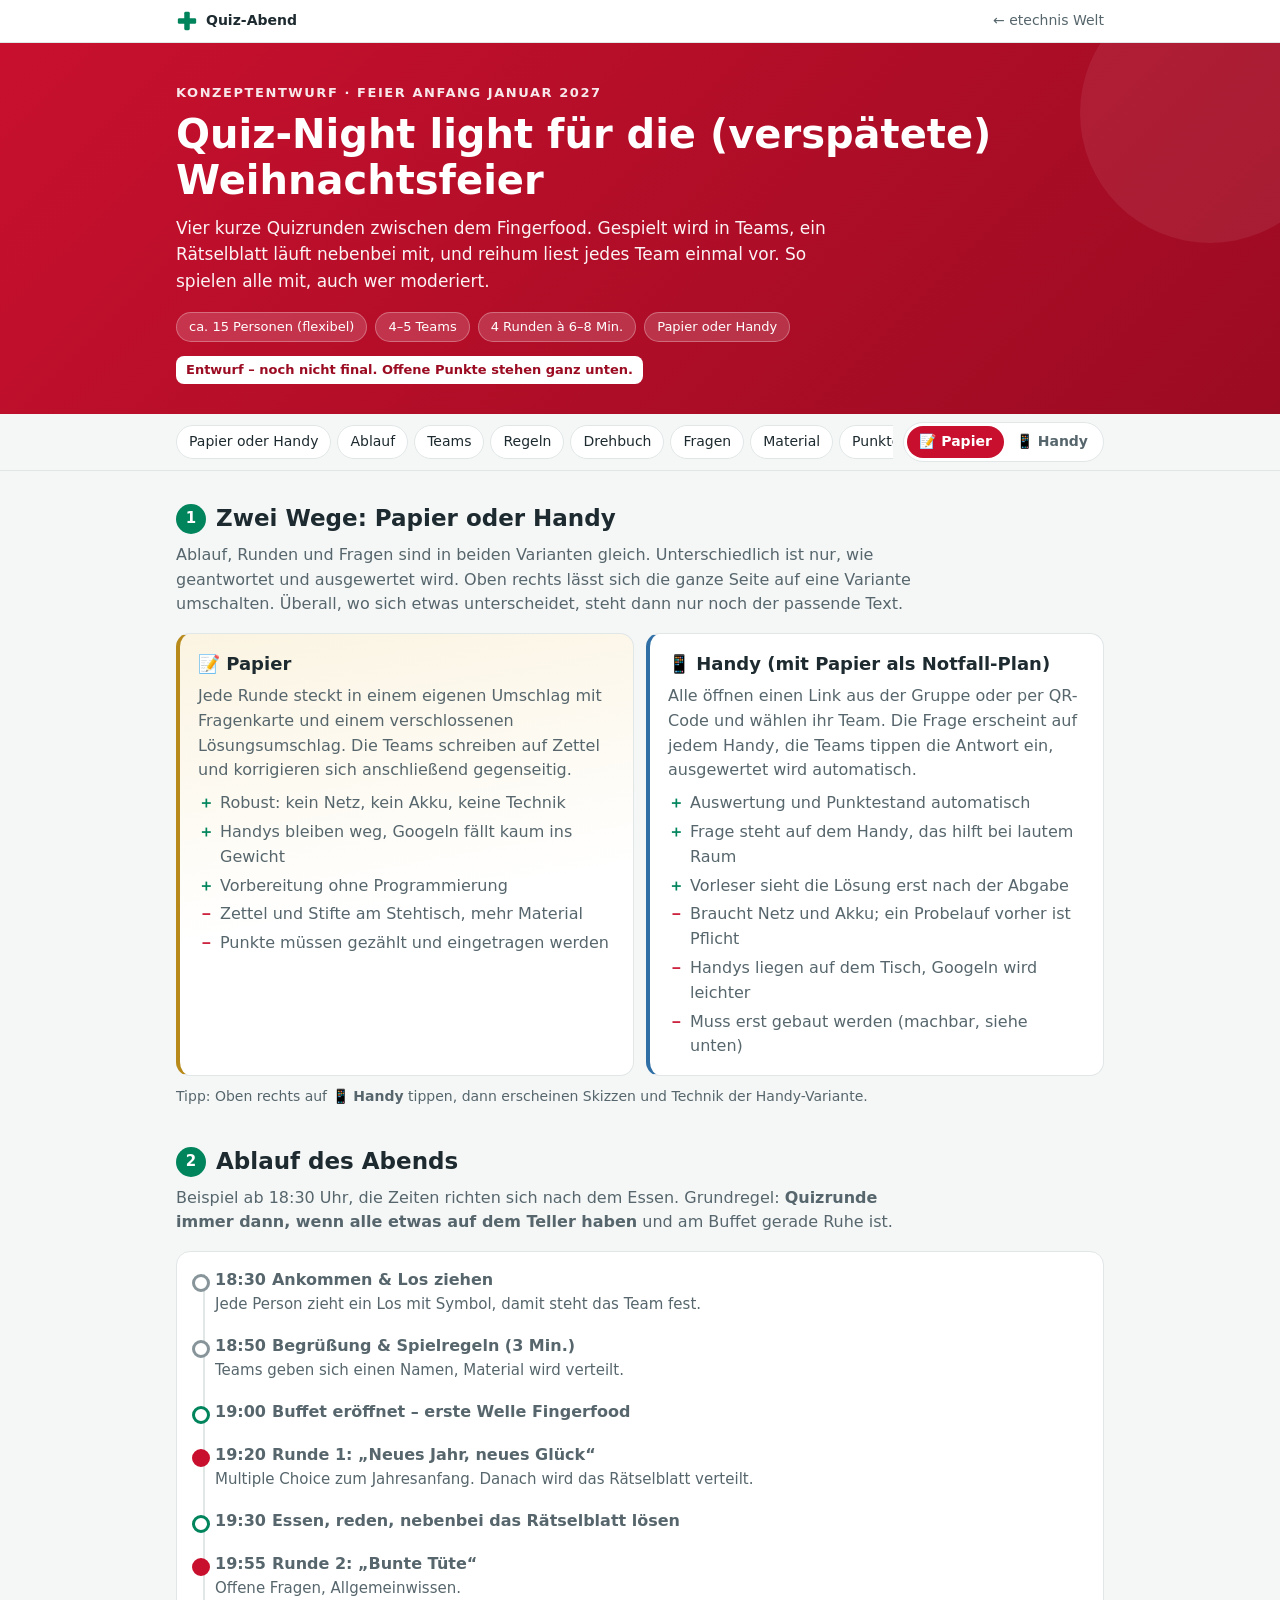
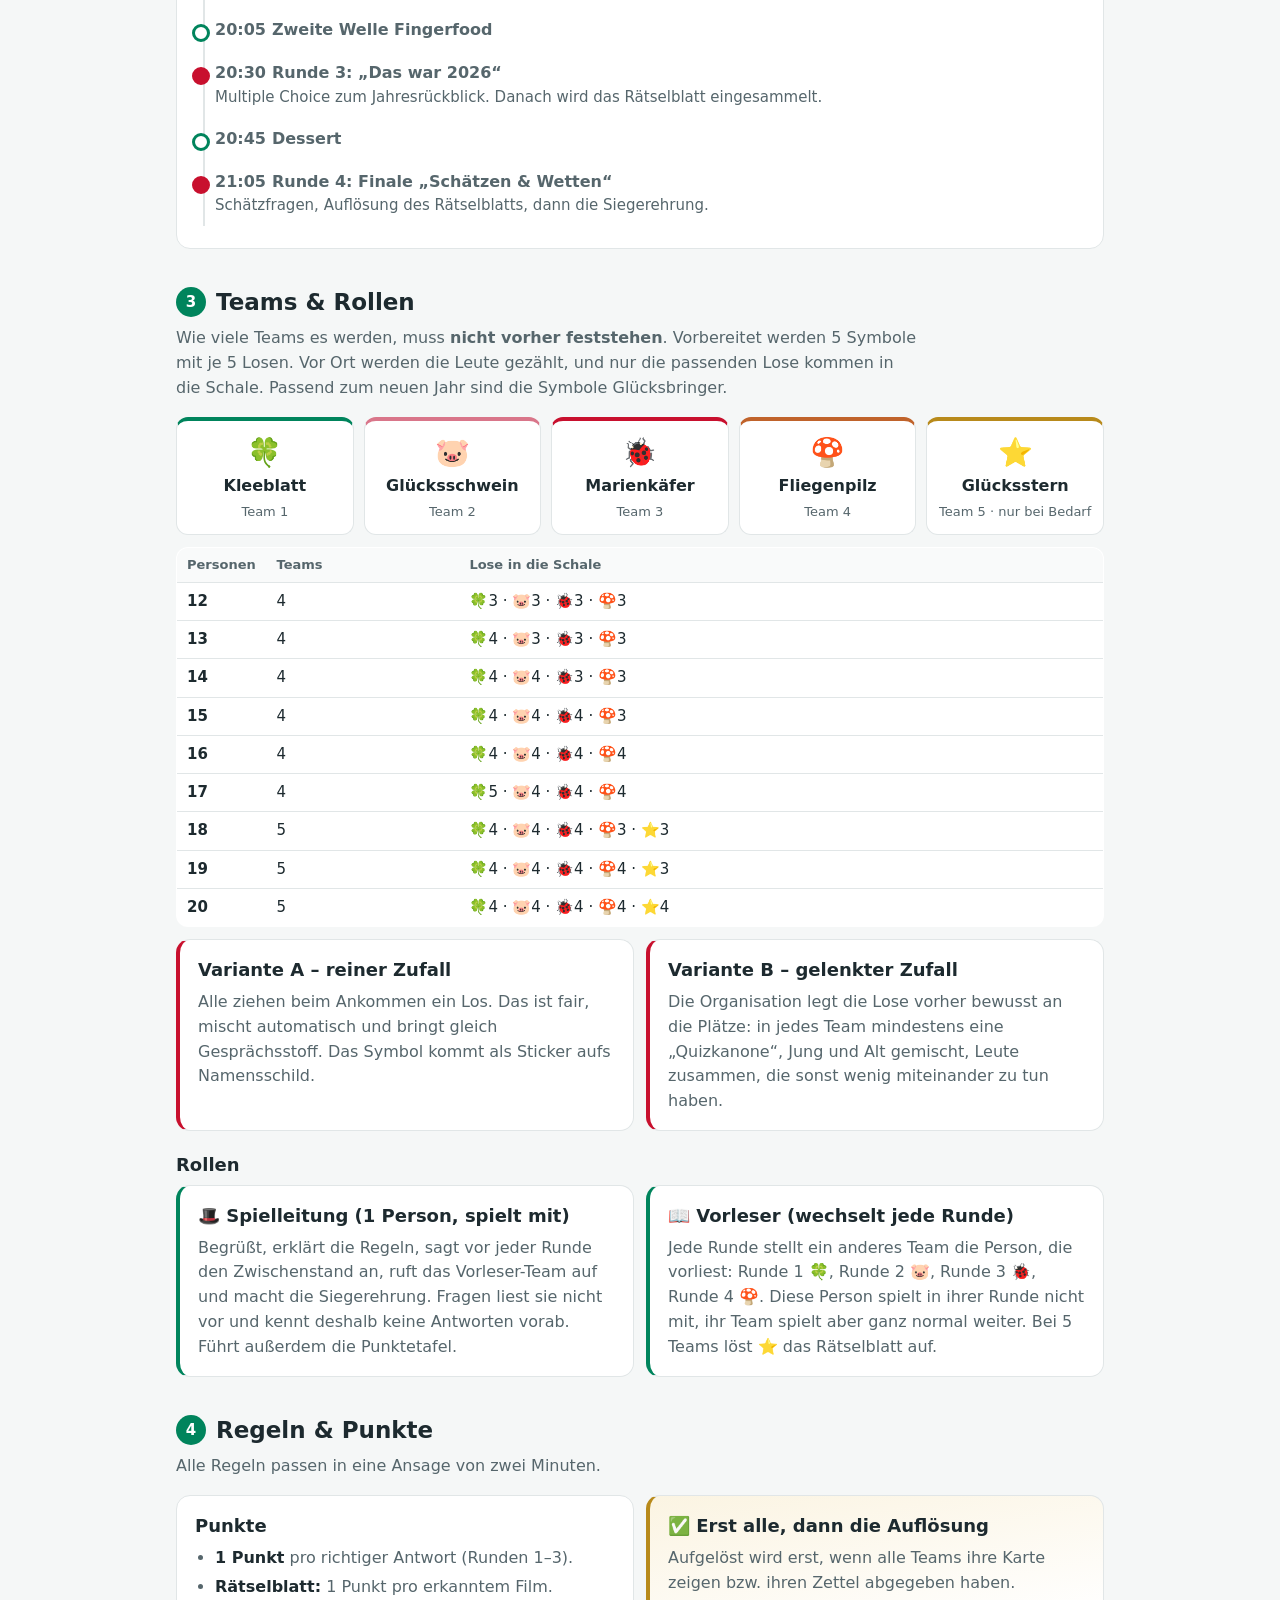
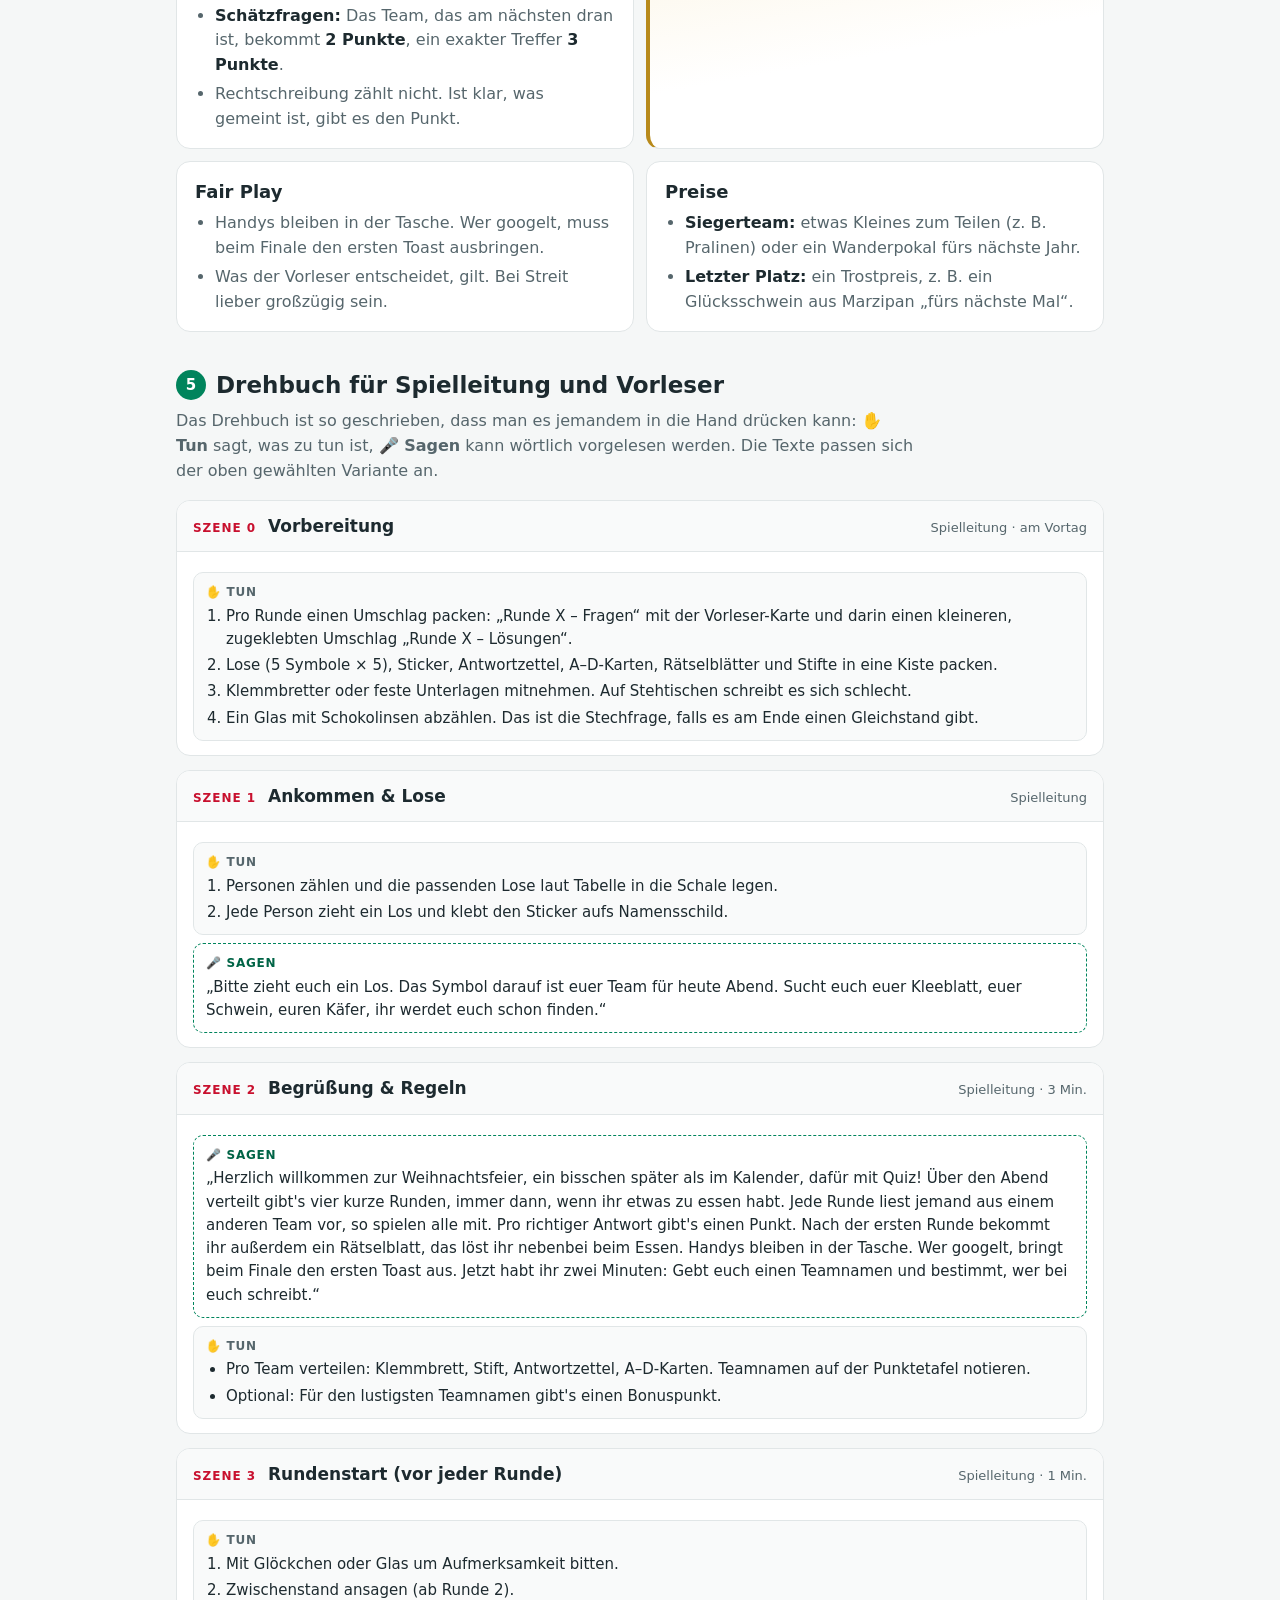
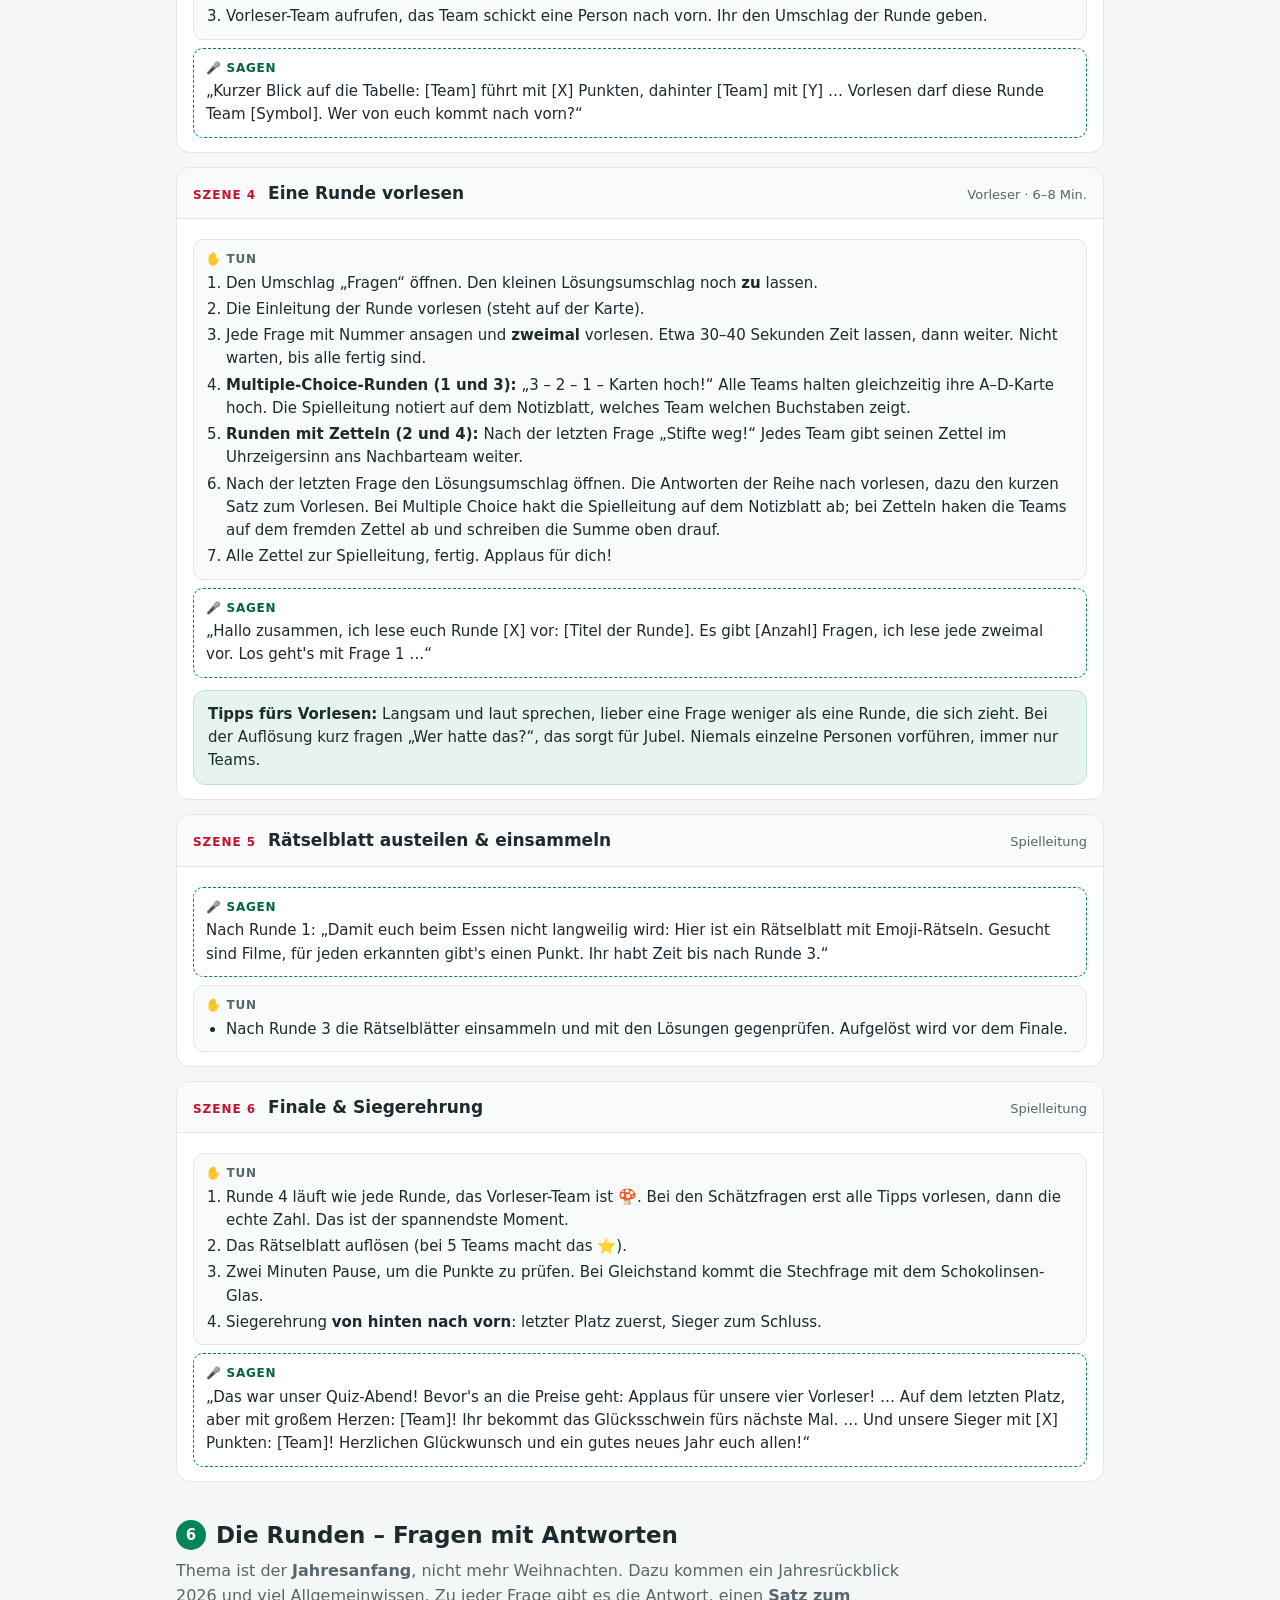
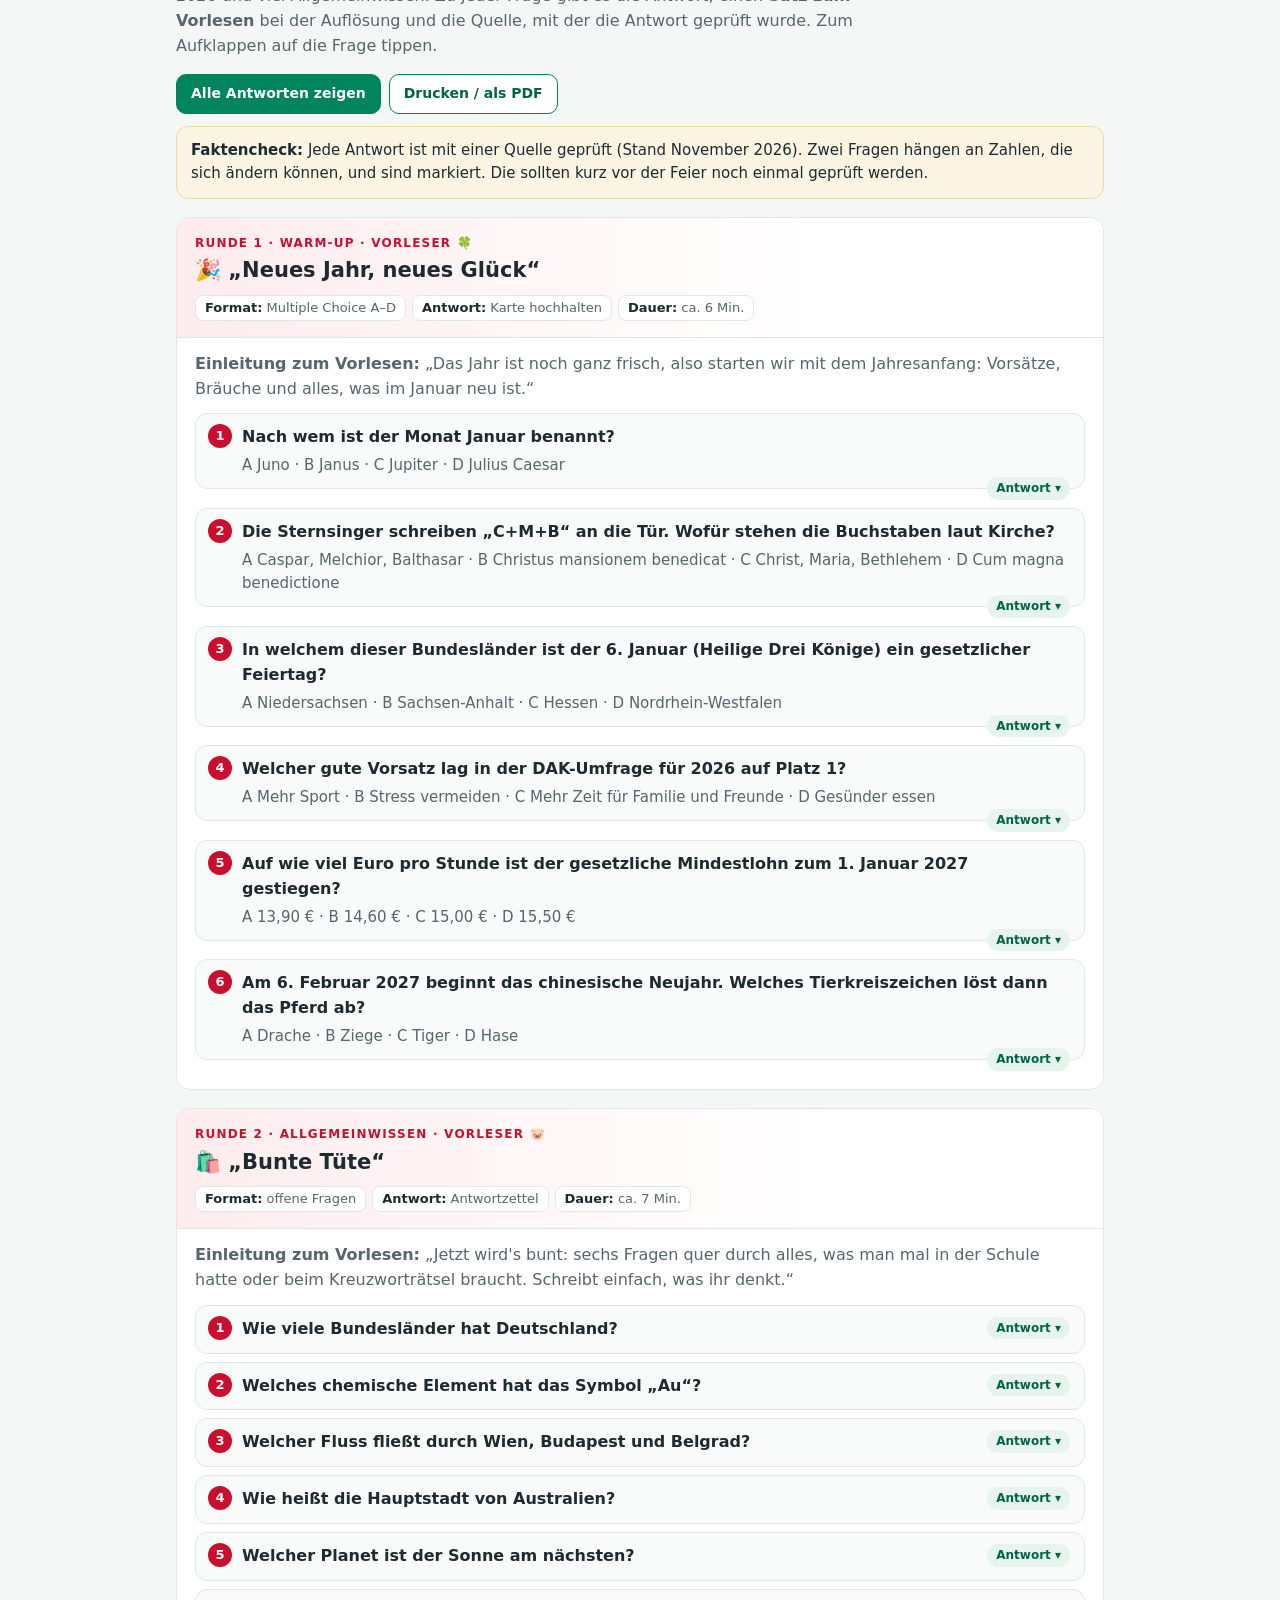
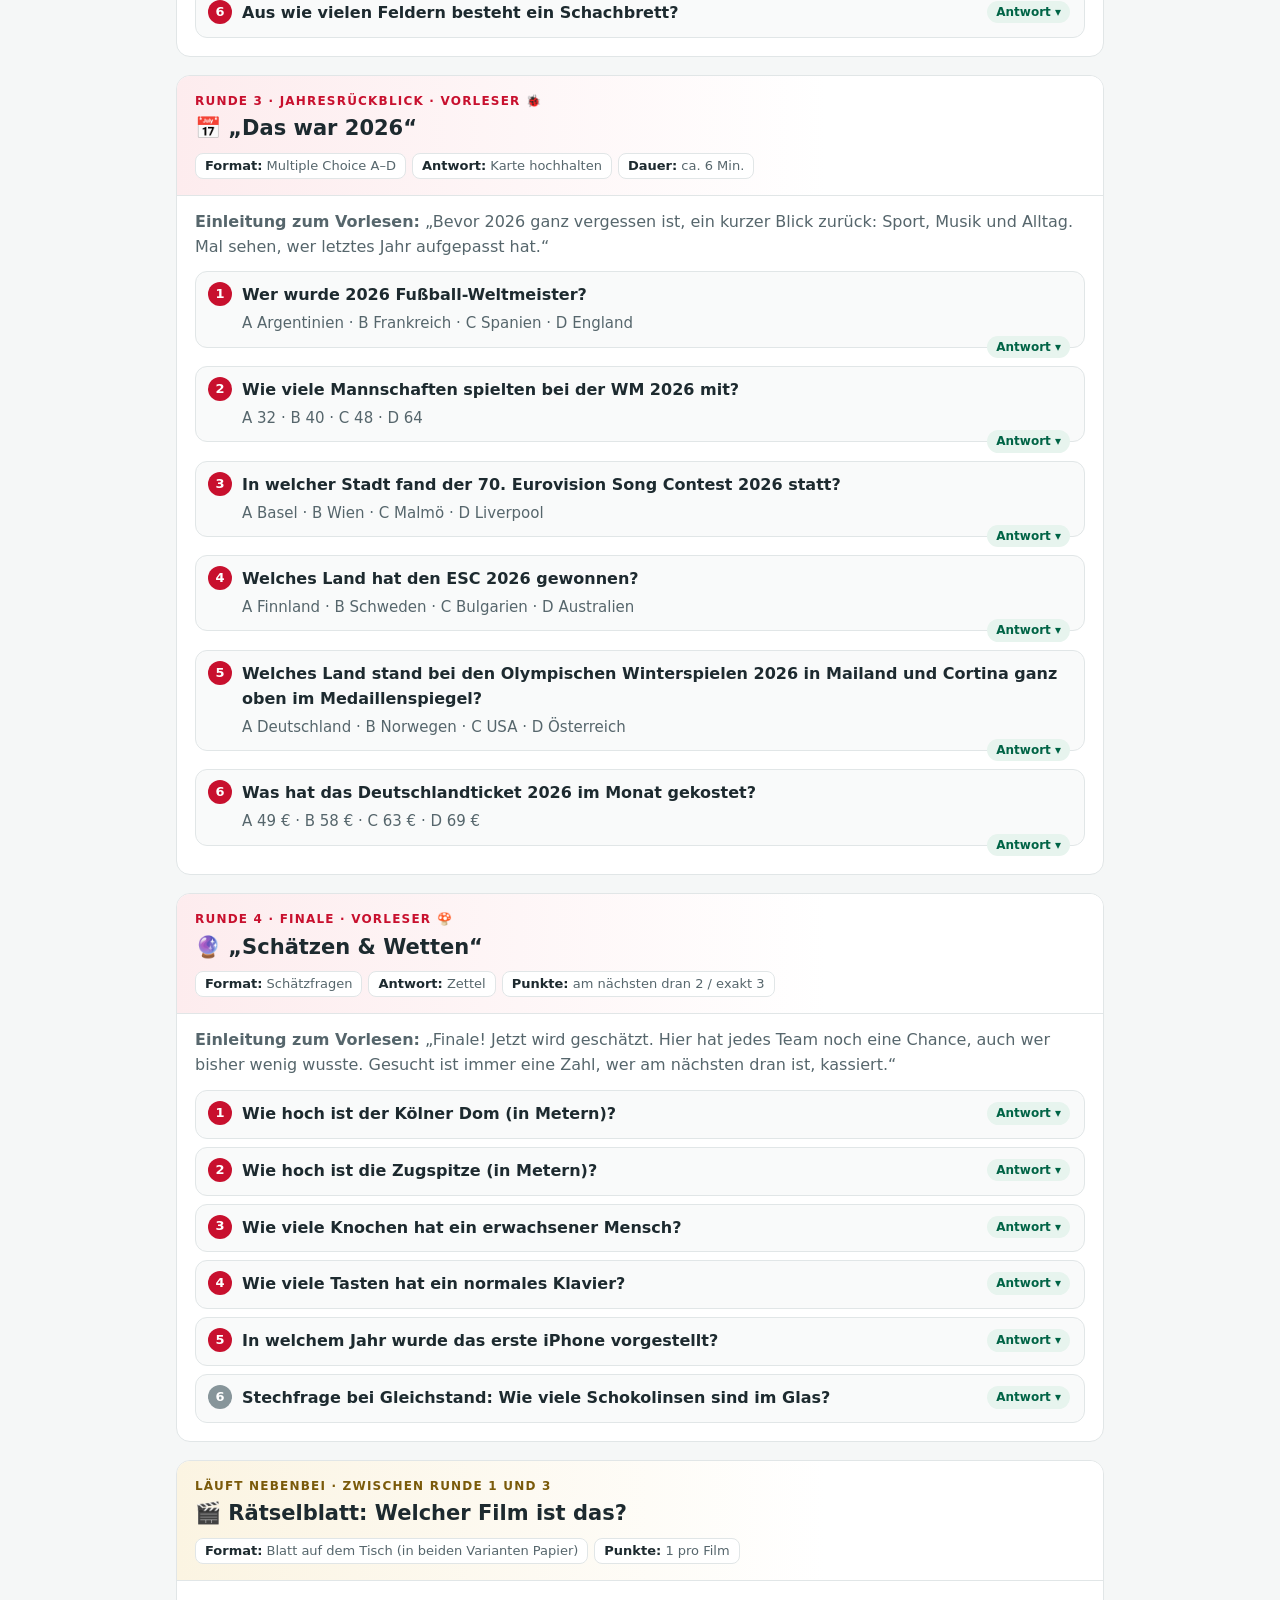
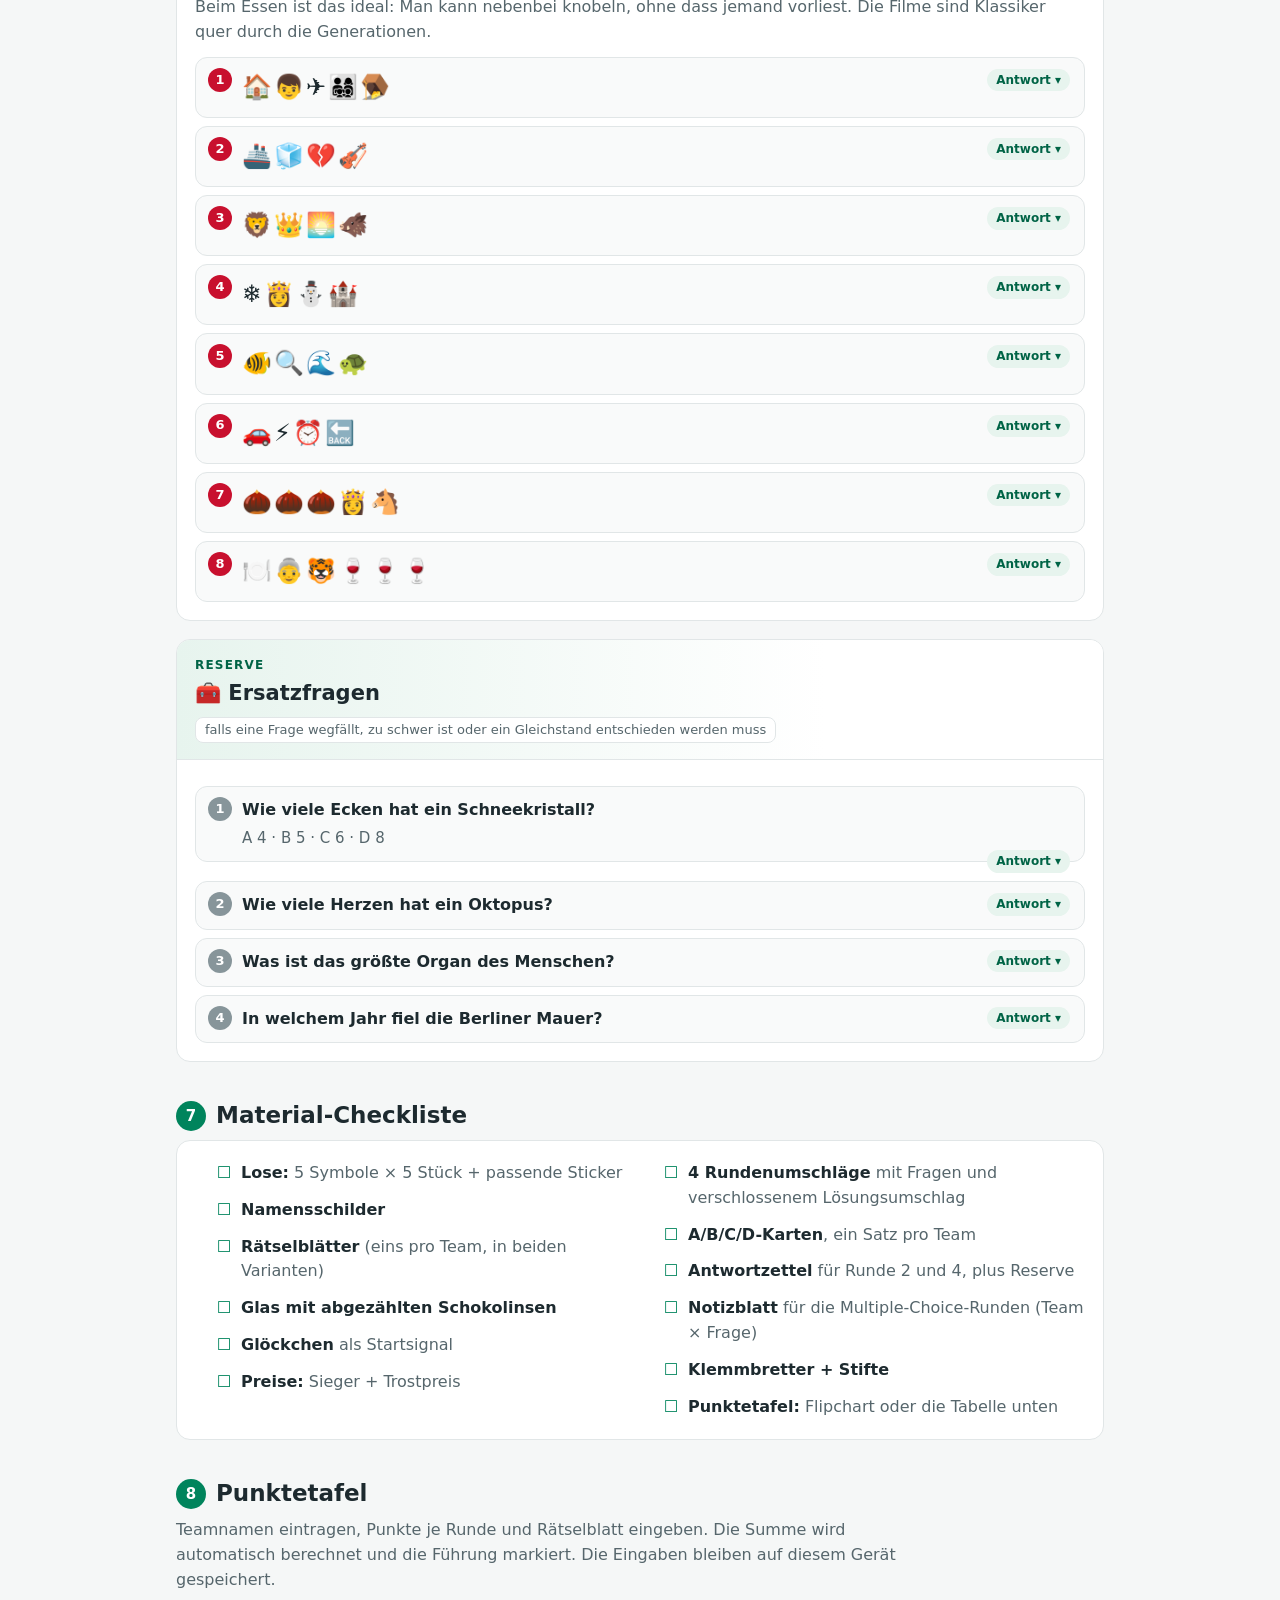
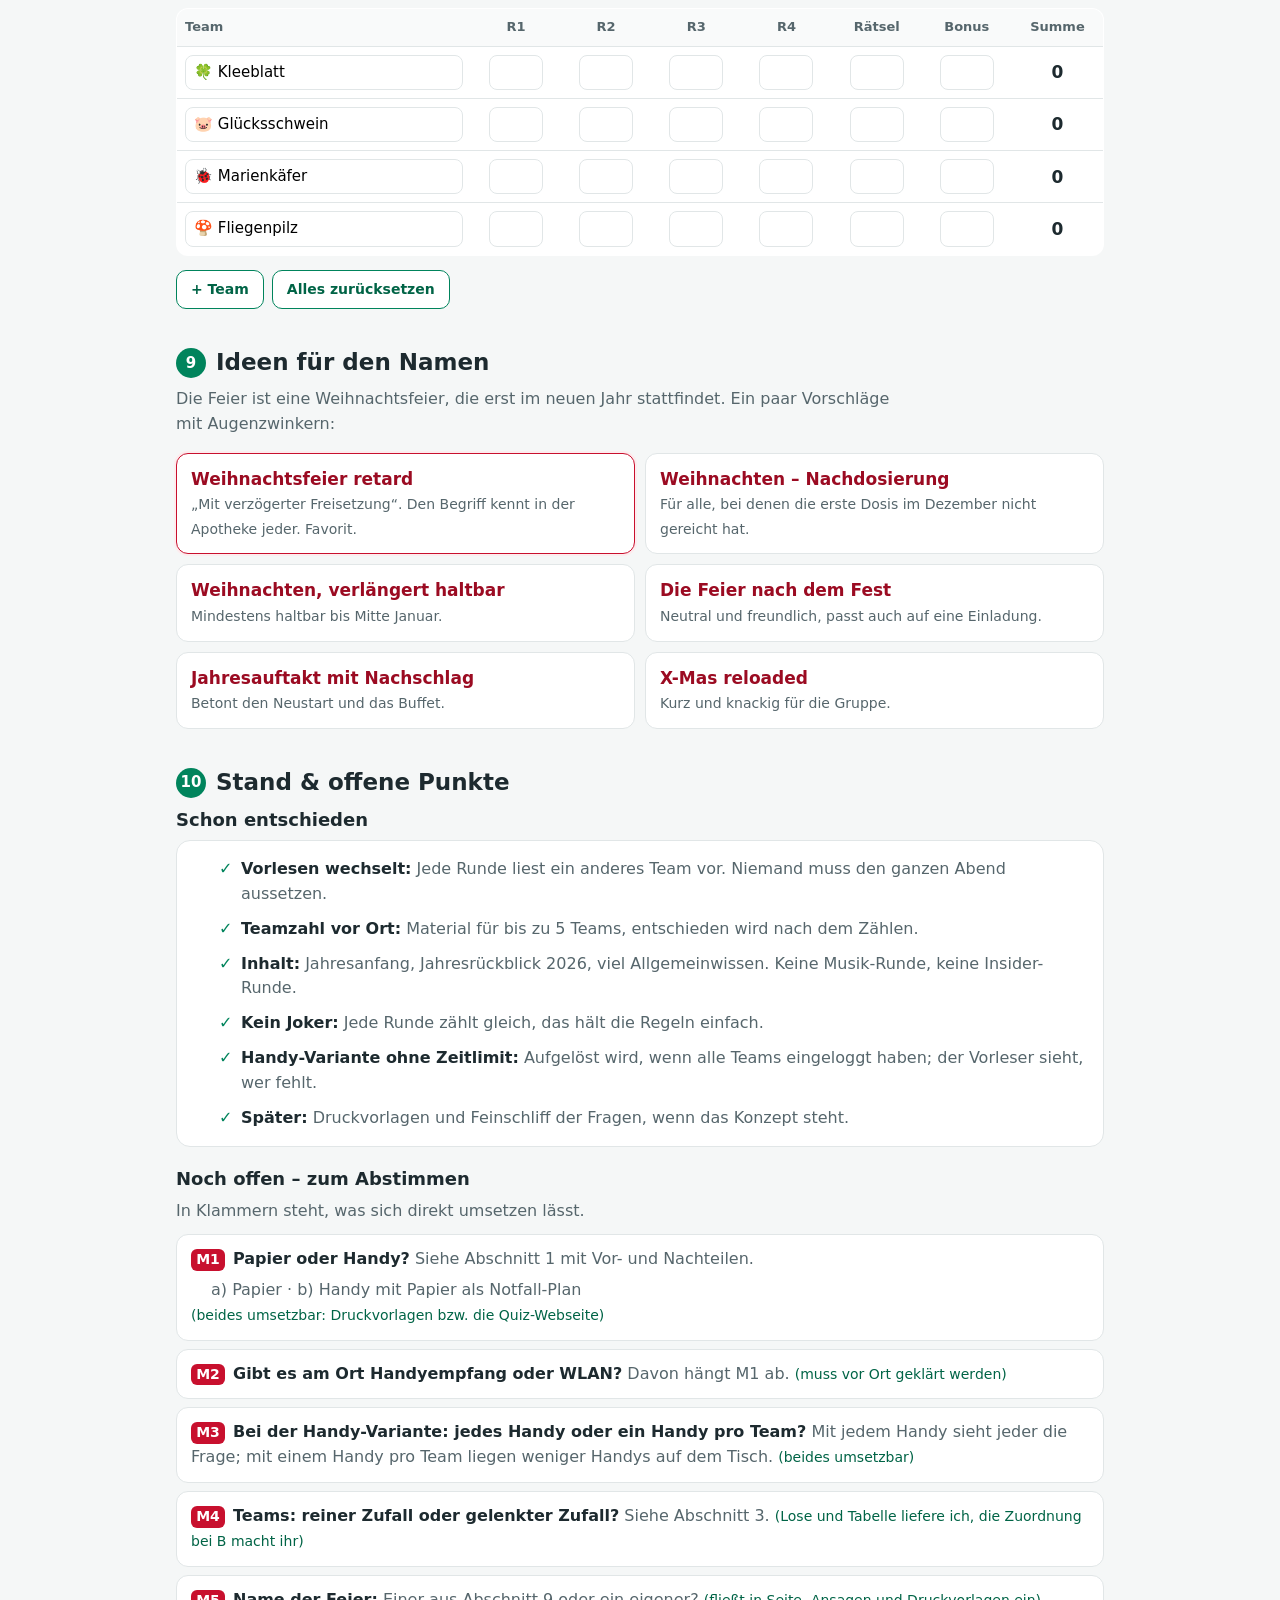
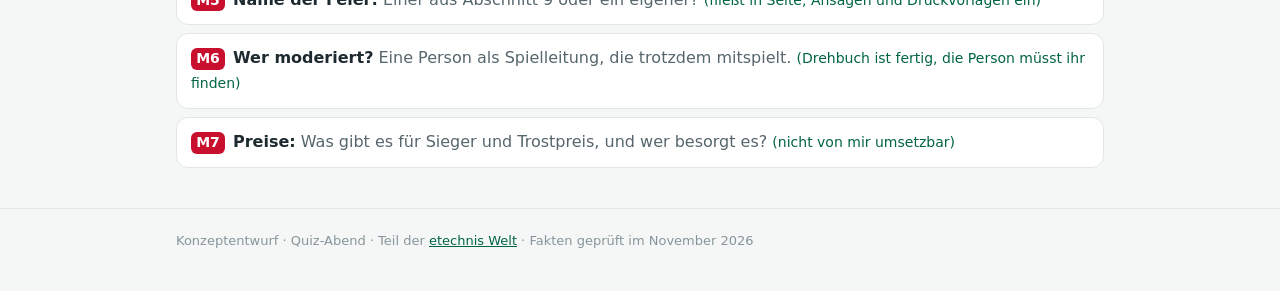
==== commit 53f5f403: "Quiz-Abend: Joker entfernt; Handy-Variante ohne Zeitlimit, Auflösung erst wenn alle Teams eingeloggt" ====
--- a/weihnachtsquiz.html
+++ b/weihnachtsquiz.html
@@ -307,22 +307,35 @@
           <div class="cta">Team beitreten</div>
         </div></div></div><div class="phone-cap">1 · Link öffnen, Team wählen</div></div>
       <div class="phonewrap"><div class="phone"><div class="scr">
-        <div class="bar"><span>Runde 1 · Frage 2</span><span>⏱ 0:32</span></div>
+        <div class="bar"><span>Runde 1 · Frage 2</span><span>🐷</span></div>
         <div class="body">
           <div class="q">Nach wem ist der Januar benannt?</div>
           <div class="opt">A · Juno</div><div class="opt sel">B · Janus</div><div class="opt">C · Jupiter</div><div class="opt">D · Julius Caesar</div>
-          <div class="small">Team-Antwort: B · änderbar bis Zeitende</div>
-          <div class="cta">Abgegeben ✓</div>
-        </div></div></div><div class="phone-cap">2 · Frage beantworten</div></div>
+          <div class="small">Team-Auswahl: B · bis zum Einloggen änderbar</div>
+          <div class="cta">Antwort einloggen</div>
+        </div></div></div><div class="phone-cap">2 · Antwort wählen &amp; einloggen</div></div>
       <div class="phonewrap"><div class="phone"><div class="scr">
-        <div class="bar" style="background:var(--green)"><span>Vorleser · Runde 1</span><span>3/4</span></div>
+        <div class="bar" style="background:var(--green)"><span>Vorleser · Frage 2</span><span>3/4</span></div>
         <div class="body">
-          <div class="small">Abgaben: 🍀 ✓ 🐷 ✓ 🐞 ✓ 🍄 …</div>
+          <div class="q">Eingeloggt:</div>
+          <div class="row"><span>🍀 Kleeblatt</span><b style="color:var(--green)">✓</b></div>
+          <div class="row"><span>🐷 Glücksschwein</span><b style="color:var(--green)">✓</b></div>
+          <div class="row"><span>🐞 Marienkäfer</span><b style="color:var(--green)">✓</b></div>
+          <div class="row"><span>🍄 Fliegenpilz</span><b style="color:var(--red)">fehlt</b></div>
+          <div class="small">Tipp: Team Fliegenpilz direkt ansprechen.</div>
+          <div class="cta" style="background:#c9d1d4">Auflösen (wenn alle drin)</div>
+        </div></div></div><div class="phone-cap">3 · Vorleser sieht, wer fehlt</div></div>
+      <div class="phonewrap"><div class="phone"><div class="scr">
+        <div class="bar" style="background:var(--green)"><span>Vorleser · Frage 2</span><span>4/4 ✓</span></div>
+        <div class="body">
           <div class="q">Lösung: B · Janus</div>
           <div class="small">Zum Vorlesen: Der römische Gott mit zwei Gesichtern – eins schaut zurück, eins nach vorn. Passt zum Jahresanfang.</div>
-          <div class="cta red">Auflösen</div>
+          <div class="row"><span>🍀 B</span><b style="color:var(--green)">+1</b></div>
+          <div class="row"><span>🐷 B</span><b style="color:var(--green)">+1</b></div>
+          <div class="row"><span>🐞 A</span><b>0</b></div>
+          <div class="row"><span>🍄 B</span><b style="color:var(--green)">+1</b></div>
           <div class="cta">Nächste Frage</div>
-        </div></div></div><div class="phone-cap">3 · Vorleser-Ansicht</div></div>
+        </div></div></div><div class="phone-cap">4 · Auflösung &amp; Punkte</div></div>
       <div class="phonewrap"><div class="phone"><div class="scr">
         <div class="bar"><span>Zwischenstand</span><span>nach R1</span></div>
         <div class="body">
@@ -332,7 +345,7 @@
           <div class="row"><span>🍄 Fliegenpilz</span><b>5</b></div>
           <div class="row"><span>🐞 Marienkäfer</span><b>3</b></div>
           <div class="small" style="margin-top:auto">Erscheint erst, wenn die Spielleitung ihn freigibt.</div>
-        </div></div></div><div class="phone-cap">4 · Punktestand</div></div>
+        </div></div></div><div class="phone-cap">5 · Zwischenstand</div></div>
     </div>
     <div class="grid two" style="margin-top:10px">
       <div class="card">
@@ -340,7 +353,8 @@
         <ul>
           <li>Eine Webseite in PHP, die Daten liegen in einer kleinen Datei auf dem Webspace (SQLite oder JSON). Eine Datenbank muss niemand einrichten.</li>
           <li>Die Handys fragen alle 1–2 Sekunden nach dem aktuellen Stand. Das läuft auf jedem normalen Webspace.</li>
-          <li>Jedes Teammitglied sieht die Frage. Antworten kann jede Person aus dem Team; es gilt die zuletzt abgeschickte Antwort, und alle im Team sehen sie sofort.</li>
+          <li>Jedes Teammitglied sieht die Frage. Das Team wählt gemeinsam eine Antwort und <strong>loggt sie ein</strong>; danach ist sie fest. Es gibt <strong>kein Zeitlimit</strong>.</li>
+          <li>Der Vorleser sieht live, welche Teams schon eingeloggt haben, und kann die fehlenden direkt ansprechen. „Auflösen“ geht erst, wenn alle drin sind. Nur für den Notfall (Akku leer) gibt es „Ohne dieses Team auflösen“ mit Rückfrage.</li>
           <li>Multiple Choice und Schätzfragen wertet die Seite allein aus. Bei offenen Antworten macht sie einen Vorschlag, der Vorleser bestätigt mit ✓ oder ✗. So ist „Gold“ und „gold“ egal.</li>
           <li>Gespeichert werden nur Teamnamen und Antworten, nach dem Abend wird alles gelöscht.</li>
         </ul>
@@ -442,8 +456,8 @@
       </ul>
     </div>
     <div class="card gold">
-      <h3>🍀 Der Joker</h3>
-      <p>Jedes Team hat <strong>einen Joker</strong>. Wer ihn <strong>vor Beginn einer Runde</strong> einsetzt, bekommt in dieser Runde <strong>doppelte Punkte</strong>. <span class="p-only">Dazu die Joker-Karte bei der Spielleitung abgeben.</span><span class="d-only">Dazu auf dem Handy „Joker setzen“ tippen, das geht nur vor der ersten Frage.</span></p>
+      <h3>✅ Erst alle, dann die Auflösung</h3>
+      <p><span class="p-only">Aufgelöst wird erst, wenn alle Teams ihre Karte zeigen bzw. ihren Zettel abgegeben haben.</span><span class="d-only">Aufgelöst wird erst, wenn <strong>alle Teams ihre Antwort eingeloggt</strong> haben. Es gibt kein Zeitlimit; der Vorleser sieht, wer noch fehlt, und feuert die Nachzügler an.</span></p>
     </div>
     <div class="card">
       <h3>Fair Play</h3>
@@ -472,7 +486,7 @@
     <div class="scene-body">
       <div class="do p-only"><ol>
         <li>Pro Runde einen Umschlag packen: „Runde X – Fragen“ mit der Vorleser-Karte und darin einen kleineren, zugeklebten Umschlag „Runde X – Lösungen“.</li>
-        <li>Lose (5 Symbole × 5), Sticker, Antwortzettel, A–D-Karten, Joker-Karten, Rätselblätter und Stifte in eine Kiste packen.</li>
+        <li>Lose (5 Symbole × 5), Sticker, Antwortzettel, A–D-Karten, Rätselblätter und Stifte in eine Kiste packen.</li>
         <li>Klemmbretter oder feste Unterlagen mitnehmen. Auf Stehtischen schreibt es sich schlecht.</li>
         <li>Ein Glas mit Schokolinsen abzählen. Das ist die Stechfrage, falls es am Ende einen Gleichstand gibt.</li>
       </ol></div>
@@ -500,10 +514,10 @@
   <div class="scene">
     <div class="scene-head"><span class="sn">Szene 2</span><h3>Begrüßung &amp; Regeln</h3><span class="who">Spielleitung · 3 Min.</span></div>
     <div class="scene-body">
-      <div class="say p-only">„Herzlich willkommen zur Weihnachtsfeier, ein bisschen später als im Kalender, dafür mit Quiz! Über den Abend verteilt gibt's vier kurze Runden, immer dann, wenn ihr etwas zu essen habt. Jede Runde liest jemand aus einem anderen Team vor, so spielen alle mit. Pro richtiger Antwort gibt's einen Punkt. Jedes Team hat einen Joker, den gebt ihr vor einer Runde bei mir ab, dann zählt die Runde doppelt. Nach der ersten Runde bekommt ihr außerdem ein Rätselblatt, das löst ihr nebenbei beim Essen. Handys bleiben in der Tasche. Wer googelt, bringt beim Finale den ersten Toast aus. Jetzt habt ihr zwei Minuten: Gebt euch einen Teamnamen und bestimmt, wer bei euch schreibt.“</div>
-      <div class="say d-only">„Herzlich willkommen zur Weihnachtsfeier, ein bisschen später als im Kalender, dafür mit Quiz! Über den Abend verteilt gibt's vier kurze Runden, immer dann, wenn ihr etwas zu essen habt. Die Fragen kommen auf eure Handys. Jede Runde liest jemand aus einem anderen Team vor, so spielen alle mit. Ihr antwortet als Team, es zählt die zuletzt abgeschickte Antwort. Jedes Team hat einen Joker, den setzt ihr vor einer Runde auf dem Handy, dann zählt die Runde doppelt. Nach der ersten Runde gibt's außerdem ein Rätselblatt auf Papier, das löst ihr nebenbei beim Essen. Das Handy ist nur zum Antworten da. Wer googelt, bringt beim Finale den ersten Toast aus. Jetzt habt ihr zwei Minuten: Gebt euch einen Teamnamen und tippt ihn ein.“</div>
+      <div class="say p-only">„Herzlich willkommen zur Weihnachtsfeier, ein bisschen später als im Kalender, dafür mit Quiz! Über den Abend verteilt gibt's vier kurze Runden, immer dann, wenn ihr etwas zu essen habt. Jede Runde liest jemand aus einem anderen Team vor, so spielen alle mit. Pro richtiger Antwort gibt's einen Punkt. Nach der ersten Runde bekommt ihr außerdem ein Rätselblatt, das löst ihr nebenbei beim Essen. Handys bleiben in der Tasche. Wer googelt, bringt beim Finale den ersten Toast aus. Jetzt habt ihr zwei Minuten: Gebt euch einen Teamnamen und bestimmt, wer bei euch schreibt.“</div>
+      <div class="say d-only">„Herzlich willkommen zur Weihnachtsfeier, ein bisschen später als im Kalender, dafür mit Quiz! Über den Abend verteilt gibt's vier kurze Runden, immer dann, wenn ihr etwas zu essen habt. Die Fragen kommen auf eure Handys. Jede Runde liest jemand aus einem anderen Team vor, so spielen alle mit. Ihr antwortet als Team: Wenn ihr euch einig seid, loggt ihr die Antwort ein. Es gibt keinen Zeitdruck, aufgelöst wird erst, wenn alle Teams eingeloggt haben. Nach der ersten Runde gibt's außerdem ein Rätselblatt auf Papier, das löst ihr nebenbei beim Essen. Das Handy ist nur zum Antworten da. Wer googelt, bringt beim Finale den ersten Toast aus. Jetzt habt ihr zwei Minuten: Gebt euch einen Teamnamen und tippt ihn ein.“</div>
       <div class="do"><ul>
-        <li><span class="p-only">Pro Team verteilen: Klemmbrett, Stift, Antwortzettel, A–D-Karten, Joker-Karte. Teamnamen auf der Punktetafel notieren.</span><span class="d-only">Auf der Spielleitungs-Seite prüfen, ob alle Teams verbunden sind (grüner Haken).</span></li>
+        <li><span class="p-only">Pro Team verteilen: Klemmbrett, Stift, Antwortzettel, A–D-Karten. Teamnamen auf der Punktetafel notieren.</span><span class="d-only">Auf der Spielleitungs-Seite prüfen, ob alle Teams verbunden sind (grüner Haken).</span></li>
         <li>Optional: Für den lustigsten Teamnamen gibt's einen Bonuspunkt.</li>
       </ul></div>
     </div>
@@ -515,10 +529,9 @@
       <div class="do"><ol>
         <li>Mit Glöckchen oder Glas um Aufmerksamkeit bitten.</li>
         <li>Zwischenstand ansagen (ab Runde 2).</li>
-        <li>Joker einsammeln<span class="d-only"> (die Seite zeigt, wer ihn gesetzt hat)</span>.</li>
         <li>Vorleser-Team aufrufen, das Team schickt eine Person nach vorn. <span class="p-only">Ihr den Umschlag der Runde geben.</span><span class="d-only">Auf der Spielleitungs-Seite das Vorleser-Team auswählen; auf dessen Handy erscheint die Vorleser-Ansicht.</span></li>
       </ol></div>
-      <div class="say">„Kurzer Blick auf die Tabelle: [Team] führt mit [X] Punkten, dahinter [Team] mit [Y] … Wer seinen Joker spielen will, macht das jetzt. Vorlesen darf diese Runde Team [Symbol]. Wer von euch kommt nach vorn?“</div>
+      <div class="say">„Kurzer Blick auf die Tabelle: [Team] führt mit [X] Punkten, dahinter [Team] mit [Y] … Vorlesen darf diese Runde Team [Symbol]. Wer von euch kommt nach vorn?“</div>
     </div>
   </div>
 
@@ -535,13 +548,14 @@
         <li>Alle Zettel zur Spielleitung, fertig. Applaus für dich!</li>
       </ol></div>
       <div class="do d-only"><ol>
-        <li>Auf deinem Handy steht „Du liest Runde X vor“. Die Antworten siehst du erst, wenn alle abgegeben haben.</li>
+        <li>Auf deinem Handy steht „Du liest Runde X vor“. Die Lösung siehst du erst, wenn alle Teams eingeloggt haben.</li>
         <li>Die Einleitung der Runde vorlesen (steht auf dem Handy), dann „Frage 1 freigeben“ tippen.</li>
         <li>Die Frage erscheint bei allen. Lies sie trotzdem laut und <strong>zweimal</strong> vor, das gibt Stimmung.</li>
-        <li>Unten siehst du, wie viele Teams abgegeben haben. Sind alle durch oder ist die Zeit um, tippst du „Auflösen“.</li>
+        <li>Du siehst, welche Teams schon eingeloggt haben. Fehlt noch jemand, sprich das Team direkt an (Ansage unten). Sobald alle drin sind, tippst du „Auflösen“.</li>
         <li>Jetzt erscheinen Lösung und der Satz zum Vorlesen. Beides vorlesen. Bei offenen Antworten zeigt dir die Seite die Team-Antworten mit Vorschlag; tippe ✓ oder ✗.</li>
         <li>„Nächste Frage“ tippen. Nach der letzten Frage gibst du das Wort zurück an die Spielleitung.</li>
       </ol></div>
+      <div class="say d-only">Wenn ein Team fehlt: „Team [Symbol], wir warten nur noch auf euch! Einigt euch und loggt ein, dann gibt's die Auflösung.“</div>
       <div class="say">„Hallo zusammen, ich lese euch Runde [X] vor: [Titel der Runde]. Es gibt [Anzahl] Fragen, ich lese jede zweimal vor. Los geht's mit Frage 1 …“</div>
       <div class="note mod"><b>Tipps fürs Vorlesen:</b> Langsam und laut sprechen, lieber eine Frage weniger als eine Runde, die sich zieht. Bei der Auflösung kurz fragen „Wer hatte das?“, das sorgt für Jubel. Niemals einzelne Personen vorführen, immer nur Teams.</div>
     </div>
@@ -713,7 +727,6 @@
       <li class="p-only"><strong>4 Rundenumschläge</strong> mit Fragen und verschlossenem Lösungsumschlag</li>
       <li class="p-only"><strong>A/B/C/D-Karten</strong>, ein Satz pro Team</li>
       <li class="p-only"><strong>Antwortzettel</strong> für Runde 2 und 4, plus Reserve</li>
-      <li class="p-only"><strong>Joker-Karten</strong>, eine pro Team</li>
       <li class="p-only"><strong>Notizblatt</strong> für die Multiple-Choice-Runden (Team × Frage)</li>
       <li class="p-only"><strong>Klemmbretter + Stifte</strong></li>
       <li class="p-only"><strong>Punktetafel:</strong> Flipchart oder die Tabelle unten</li>
@@ -728,10 +741,10 @@
 <!-- 8 PUNKTETAFEL -->
 <section id="punkte">
   <h2><span class="num">8</span>Punktetafel</h2>
-  <p class="sub"><span class="d-only">In der Handy-Variante zählt die Seite selbst. Diese Tafel ist dann der Notfall-Plan.</span> Teamnamen eintragen, Punkte je Runde und Rätselblatt eingeben und die Joker-Runde wählen. Die Summe wird automatisch berechnet und die Führung markiert. Die Eingaben bleiben auf diesem Gerät gespeichert.</p>
+  <p class="sub"><span class="d-only">In der Handy-Variante zählt die Seite selbst. Diese Tafel ist dann der Notfall-Plan.</span> Teamnamen eintragen, Punkte je Runde und Rätselblatt eingeben. Die Summe wird automatisch berechnet und die Führung markiert. Die Eingaben bleiben auf diesem Gerät gespeichert.</p>
   <div class="board-wrap">
     <table class="board" id="board">
-      <thead><tr><th>Team</th><th>R1</th><th>R2</th><th>R3</th><th>R4</th><th>Rätsel</th><th>Bonus</th><th>Joker</th><th>Summe</th></tr></thead>
+      <thead><tr><th>Team</th><th>R1</th><th>R2</th><th>R3</th><th>R4</th><th>Rätsel</th><th>Bonus</th><th>Summe</th></tr></thead>
       <tbody></tbody>
     </table>
   </div>
@@ -764,6 +777,8 @@
       <li><strong>Vorlesen wechselt:</strong> Jede Runde liest ein anderes Team vor. Niemand muss den ganzen Abend aussetzen.</li>
       <li><strong>Teamzahl vor Ort:</strong> Material für bis zu 5 Teams, entschieden wird nach dem Zählen.</li>
       <li><strong>Inhalt:</strong> Jahresanfang, Jahresrückblick 2026, viel Allgemeinwissen. Keine Musik-Runde, keine Insider-Runde.</li>
+      <li><strong>Kein Joker:</strong> Jede Runde zählt gleich, das hält die Regeln einfach.</li>
+      <li><strong>Handy-Variante ohne Zeitlimit:</strong> Aufgelöst wird, wenn alle Teams eingeloggt haben; der Vorleser sieht, wer fehlt.</li>
       <li><strong>Später:</strong> Druckvorlagen und Feinschliff der Fragen, wenn das Konzept steht.</li>
     </ul>
   </div>
@@ -815,15 +830,15 @@
   window.addEventListener("afterprint",function(){[].forEach.call(all(),function(d,i){d.open=before[i]})});
 
   /* Punktetafel */
-  var KEY="ew-quiz-board-v2", N=5; /* R1-R4, Rätsel */
+  var KEY="ew-quiz-board-v3", N=5; /* R1-R4, Rätsel */
   var DEF=[{n:"🍀 Kleeblatt"},{n:"🐷 Glücksschwein"},{n:"🐞 Marienkäfer"},{n:"🍄 Fliegenpilz"}];
-  function blank(t){var r=[];for(var i=0;i<N;i++)r.push(t.r&&t.r[i]!=null?t.r[i]:"");return {n:t.n||"",r:r,b:t.b||"",j:t.j||"0"}}
+  function blank(t){var r=[];for(var i=0;i<N;i++)r.push(t.r&&t.r[i]!=null?t.r[i]:"");return {n:t.n||"",r:r,b:t.b||""}}
   var state;
   try{state=JSON.parse(localStorage.getItem(KEY))}catch(e){state=null}
   if(!Array.isArray(state)||!state.length)state=DEF.map(blank);else state=state.map(blank);
   function save(){try{localStorage.setItem(KEY,JSON.stringify(state))}catch(e){}}
   function num(v){var x=parseFloat(String(v).replace(",","."));return isNaN(x)?0:x}
-  function total(t){var s=0;for(var i=0;i<N;i++){var p=num(t.r[i]);if(i<4&&String(i+1)===t.j)p*=2;s+=p}return s+num(t.b)}
+  function total(t){var s=0;for(var i=0;i<N;i++){var p=num(t.r[i]);s+=p}return s+num(t.b)}
   var tb=document.querySelector("#board tbody");
   function esc(s){return String(s).replace(/&/g,"&amp;").replace(/"/g,"&quot;").replace(/</g,"&lt;")}
   function render(){
@@ -834,7 +849,6 @@
       var lab=["Runde 1","Runde 2","Runde 3","Runde 4","Rätselblatt"];
       for(var i=0;i<N;i++)h+='<td><input type="number" inputmode="numeric" data-k="r'+i+'" value="'+esc(t.r[i])+'" aria-label="'+lab[i]+'"></td>';
       h+='<td><input type="number" inputmode="numeric" data-k="b" value="'+esc(t.b)+'" aria-label="Bonus"></td>';
-      h+='<td><select data-k="j" aria-label="Joker-Runde">'+["0","1","2","3","4"].map(function(v){return '<option value="'+v+'"'+(t.j===v?" selected":"")+'>'+(v==="0"?"–":"R"+v)+'</option>'}).join("")+'</select></td>';
       h+='<td class="sum"></td>';
       tr.innerHTML=h;tr.dataset.i=ti;tb.appendChild(tr);
     });
@@ -846,7 +860,7 @@
   }
   function upd(e){
     var el=e.target,tr=el.closest("tr");if(!tr)return;var t=state[tr.dataset.i],k=el.dataset.k;
-    if(k==="n")t.n=el.value;else if(k==="b")t.b=el.value;else if(k==="j")t.j=el.value;else if(k&&k[0]==="r")t.r[+k[1]]=el.value;
+    if(k==="n")t.n=el.value;else if(k==="b")t.b=el.value;else if(k&&k[0]==="r")t.r[+k[1]]=el.value;
     save();sums();
   }
   tb.addEventListener("input",upd);tb.addEventListener("change",upd);
@@ -854,6 +868,23 @@
   document.getElementById("resetBoard").addEventListener("click",function(){if(confirm("Alle Punkte und Teamnamen zurücksetzen?")){state=DEF.map(blank);save();render()}});
   render();
 })();
+
+/* Eigenständige Seite ohne Update-Banner: neuen Service Worker
+   sofort übernehmen und einmal neu laden, damit immer der aktuelle
+   Stand angezeigt wird. */
+(function(){
+  if(!("serviceWorker" in navigator)||location.protocol.indexOf("http")!==0)return;
+  var reloaded=false;
+  navigator.serviceWorker.addEventListener("controllerchange",function(){if(reloaded)return;reloaded=true;location.reload()});
+  navigator.serviceWorker.getRegistration().then(function(reg){
+    if(!reg)return;
+    function skip(w){if(w)w.postMessage({type:"SKIP_WAITING"})}
+    if(reg.waiting)skip(reg.waiting);
+    reg.addEventListener("updatefound",function(){var nw=reg.installing;if(!nw)return;
+      nw.addEventListener("statechange",function(){if(nw.state==="installed")skip(nw)})});
+    reg.update().catch(function(){});
+  });
+})();
 </script>
 </body>
 </html>
